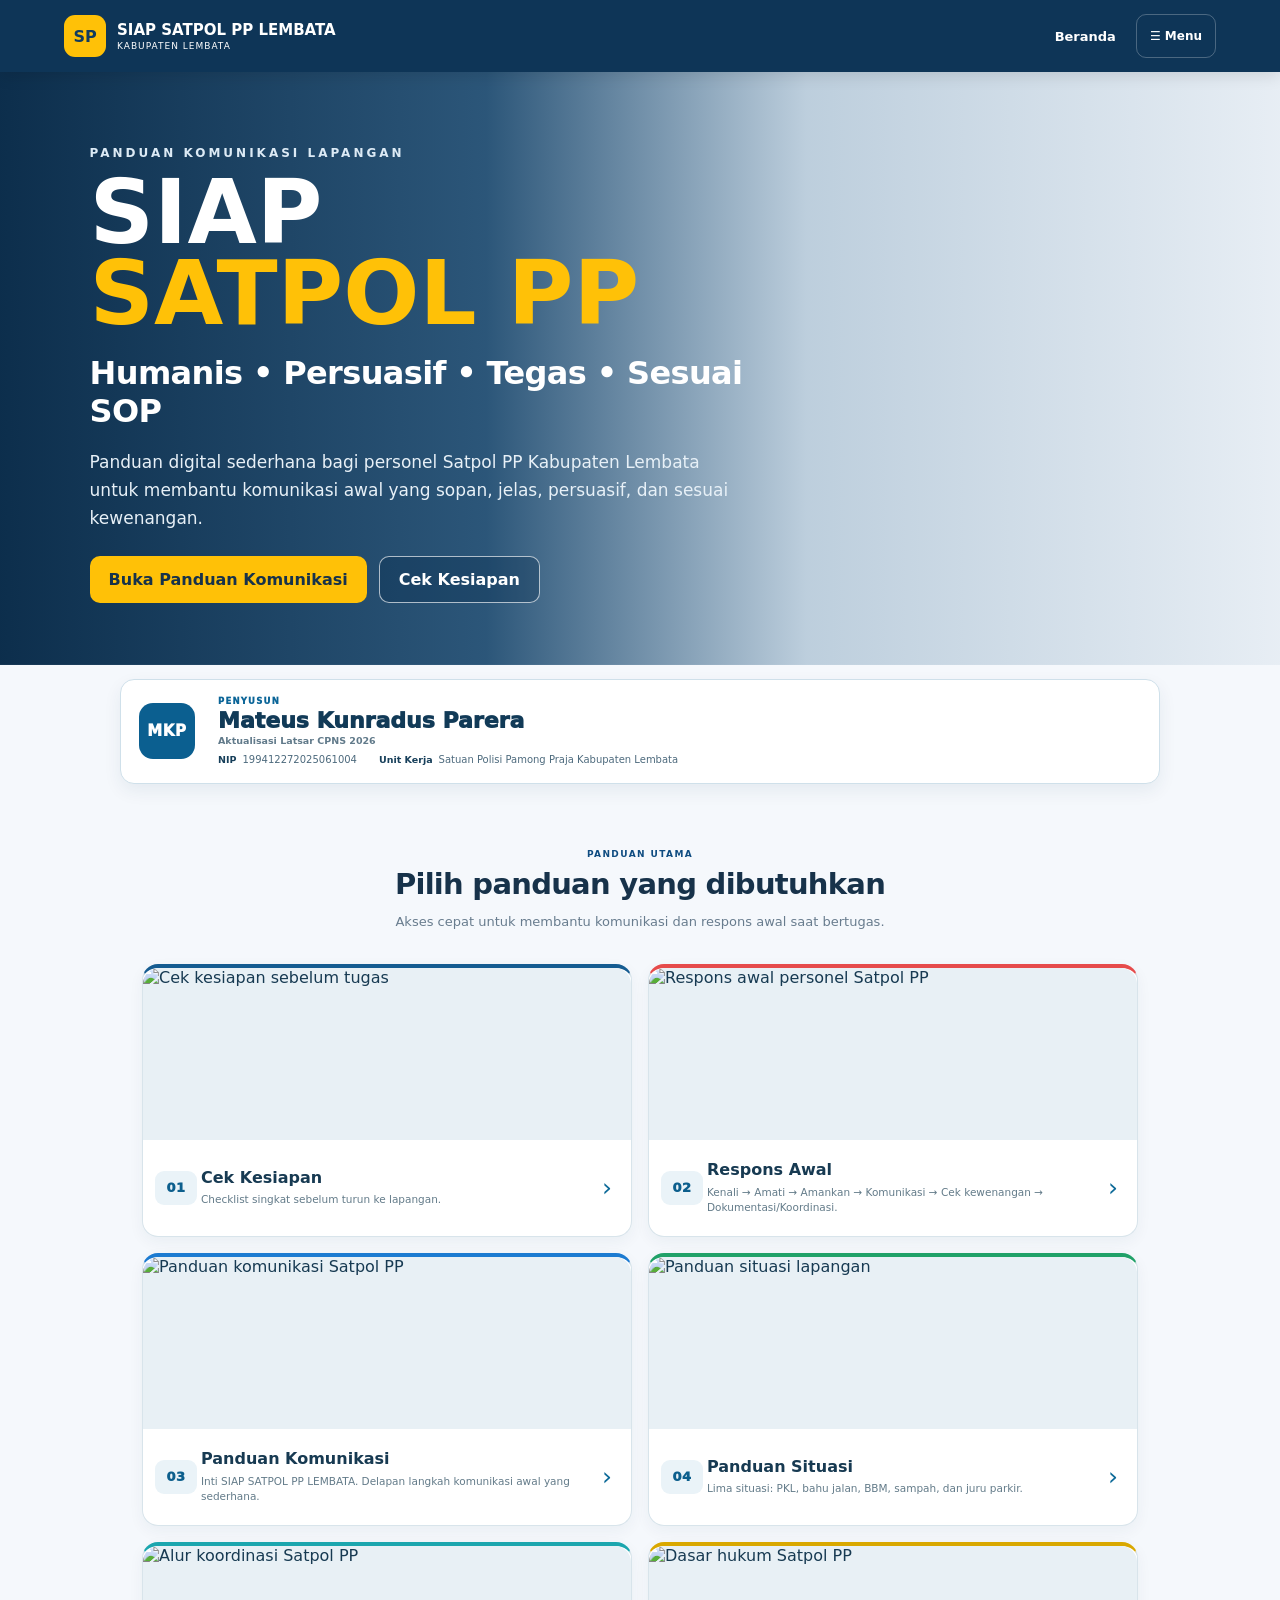
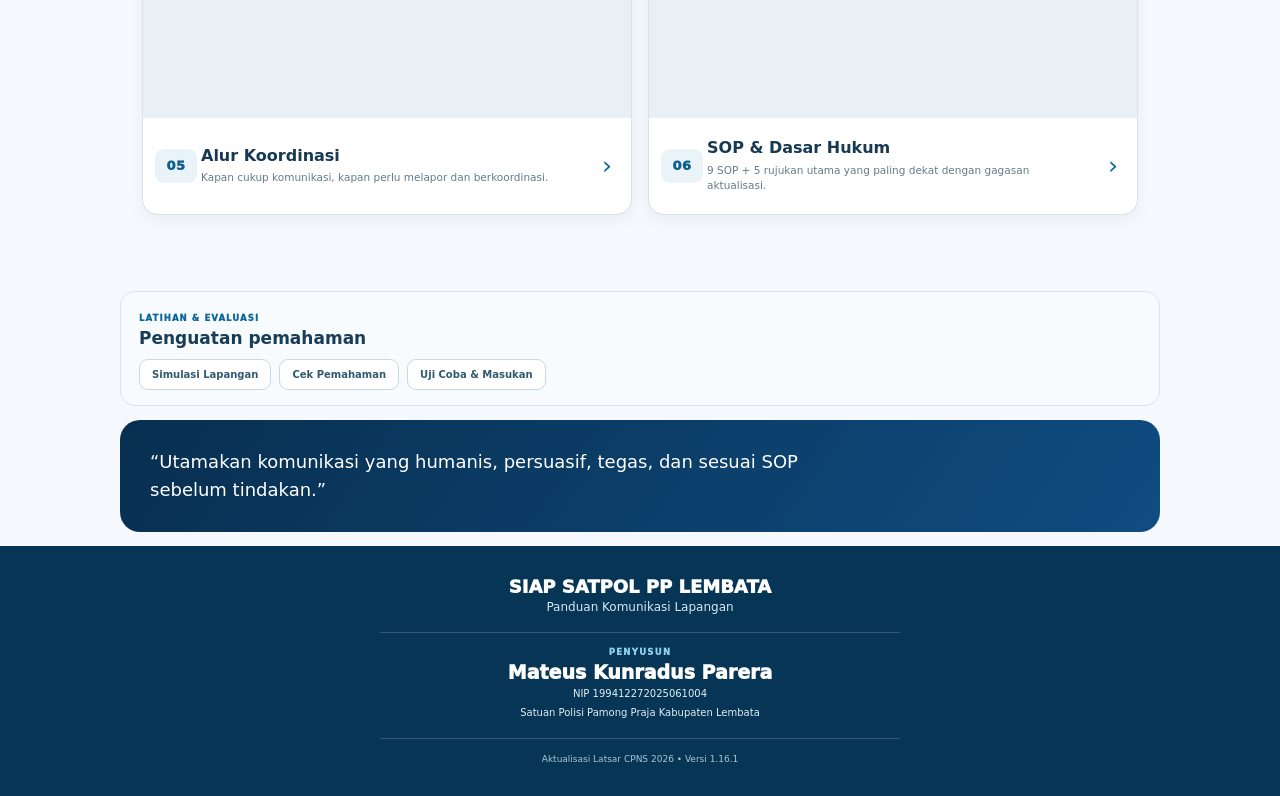
==== index.html @ e066ff48 "Perjelas SOP vs dasar hukum SIAP; tandai Perda daerah menunggu verifikasi" ====
<!DOCTYPE html>

<html lang="id">
<head>
<meta charset="utf-8"/>
<meta name="viewport" content="width=device-width, initial-scale=1, viewport-fit=cover">
<meta content="#0B3F6B" name="theme-color"/>
<meta name="description" content="Media pembelajaran digital untuk komunikasi persuasif, respons awal, simulasi, SOP, dan panduan lapangan Satpol PP Kabupaten Lembata.">
<title>SIAP SATPOL PP LEMBATA | Panduan Komunikasi dan Respons Lapangan</title>
<link href="css/style.css?v=1161" rel="stylesheet"/>
<meta property="og:title" content="SIAP SATPOL PP LEMBATA | Panduan Komunikasi dan Respons Lapangan">
<meta property="og:description" content="Media pembelajaran digital untuk komunikasi persuasif, respons awal, simulasi, SOP, dan panduan lapangan Satpol PP Kabupaten Lembata.">
<meta property="og:url" content="https://arywelan320-hub.github.io/siap-satpolpp-lembata/">
<meta name="twitter:title" content="SIAP SATPOL PP LEMBATA | Panduan Komunikasi dan Respons Lapangan">
<meta name="twitter:description" content="Media pembelajaran digital untuk komunikasi persuasif, respons awal, simulasi, SOP, dan panduan lapangan Satpol PP Kabupaten Lembata.">
<link rel="canonical" href="https://arywelan320-hub.github.io/siap-satpolpp-lembata/">
</head>
<body>
<input type="checkbox" id="nativeMenuToggle" class="native-menu-toggle-v1147" aria-hidden="true">

<!-- ===== MOBILE SHELL v1.15.1 ===== -->
<header class="mobile-shell-v1151" aria-label="Navigasi utama SIAP SATPOL PP LEMBATA">
  <div class="mobile-shell-brand-v1151">
    <span class="mobile-shell-badge-v1151">SP</span>
    <span class="mobile-shell-copy-v1151">
      <b>SIAP SATPOL PP LEMBATA</b>
      <small>KABUPATEN LEMBATA</small>
    </span>
  </div>
  <label for="nativeMenuToggle" class="mobile-shell-menu-v1151 native-menu-trigger-v1147" aria-label="Buka atau tutup menu">☰ <span>Menu</span></label>
</header>
<!-- ===== END MOBILE SHELL v1.15.1 ===== -->

<header class="topbar">
<button type="button" aria-label="Beranda" class="brand navbtn" data-page="beranda">
<span class="brand-badge">SP</span>
<span class="brand-copy">
<b>SIAP SATPOL PP LEMBATA</b>
<small>KABUPATEN LEMBATA</small>
</span>
</button>
<nav class="desktop-nav compact-nav">
<button type="button" class="navbtn" data-page="beranda">Beranda</button>
<label for="nativeMenuToggle" aria-label="Buka atau tutup menu" class="menu-trigger native-menu-trigger-v1147">☰ Menu</label>
</nav>
<label for="nativeMenuToggle" aria-label="Buka atau tutup menu" class="hamburger native-menu-trigger-v1147">☰ Menu</label>
</header>
<label class="menu-backdrop" id="menuBackdrop" for="nativeMenuToggle" aria-label="Tutup menu"></label>

<aside class="mobile-menu app-drawer drawer-v1134" id="mobileMenu" aria-label="Menu SIAP SATPOL PP LEMBATA" aria-hidden="true">
  <div class="drawer-head drawer-head-v1134">
    <div class="drawer-brand drawer-brand-v1134">
      <span class="drawer-brand-badge">SP</span>
      <span class="drawer-brand-text-v1134">
        <b>MENU SIAP SATPOL PP LEMBATA</b>
        <small>Panduan Komunikasi Lapangan</small>
      </span>
    </div>
    <label class="drawer-close drawer-close-v1134 native-menu-close-v1147" for="nativeMenuToggle" aria-label="Tutup menu">×</label>
  </div>

  <div class="drawer-scroll drawer-scroll-v1134">
    <section class="drawer-group drawer-group-v1134">
      <p class="drawer-label">MENU UTAMA</p>

      <label class="drawer-item drawer-item-v1134 navbtn" data-page="kesiapan" for="nativeMenuToggle" role="button" tabindex="0">
        <span class="drawer-num-v1134">01</span>
        <span class="drawer-copy drawer-copy-v1134">
          <b>Cek Kesiapan</b>
          <small>Checklist sebelum turun</small>
        </span>
        <span class="drawer-arrow">›</span>
      </label>

      <label class="drawer-item drawer-item-v1134 navbtn" data-page="respons" for="nativeMenuToggle" role="button" tabindex="0">
        <span class="drawer-num-v1134">02</span>
        <span class="drawer-copy drawer-copy-v1134">
          <b>Respons Awal</b>
          <small>Langkah respons awal</small>
        </span>
        <span class="drawer-arrow">›</span>
      </label>

      <label class="drawer-item drawer-item-v1134 navbtn" data-page="komunikasi" for="nativeMenuToggle" role="button" tabindex="0">
        <span class="drawer-num-v1134">03</span>
        <span class="drawer-copy drawer-copy-v1134">
          <b>Panduan Komunikasi</b>
          <small>Delapan langkah komunikasi</small>
        </span>
        <span class="drawer-arrow">›</span>
      </label>

      <label class="drawer-item drawer-item-v1134 navbtn" data-page="situasi" for="nativeMenuToggle" role="button" tabindex="0">
        <span class="drawer-num-v1134">04</span>
        <span class="drawer-copy drawer-copy-v1134">
          <b>Panduan Situasi</b>
          <small>Lima situasi prioritas</small>
        </span>
        <span class="drawer-arrow">›</span>
      </label>

      <label class="drawer-item drawer-item-v1134 navbtn" data-page="koordinasi" for="nativeMenuToggle" role="button" tabindex="0">
        <span class="drawer-num-v1134">05</span>
        <span class="drawer-copy drawer-copy-v1134">
          <b>Alur Koordinasi</b>
          <small>Koordinasi &amp; tindak lanjut</small>
        </span>
        <span class="drawer-arrow">›</span>
      </label>

      <label class="drawer-item drawer-item-v1134 navbtn" data-page="hukum" for="nativeMenuToggle" role="button" tabindex="0">
        <span class="drawer-num-v1134">06</span>
        <span class="drawer-copy drawer-copy-v1134">
          <b>SOP &amp; Dasar Hukum</b>
          <small>9 SOP + 5 rujukan utama</small>
        </span>
        <span class="drawer-arrow">›</span>
      </label>
    </section>

    <section class="drawer-group drawer-group-v1134 drawer-support-v1134">
      <p class="drawer-label">LATIHAN &amp; EVALUASI</p>

      <label class="drawer-item drawer-item-v1134 navbtn" data-page="simulasi" for="nativeMenuToggle" role="button" tabindex="0">
        <span class="drawer-num-v1134 drawer-num-soft-v1134">S</span>
        <span class="drawer-copy drawer-copy-v1134">
          <b>Simulasi Lapangan</b>
          <small>Lima latihan singkat</small>
        </span>
        <span class="drawer-arrow">›</span>
      </label>

      <label class="drawer-item drawer-item-v1134 navbtn" data-page="tes" for="nativeMenuToggle" role="button" tabindex="0">
        <span class="drawer-num-v1134 drawer-num-soft-v1134">T</span>
        <span class="drawer-copy drawer-copy-v1134">
          <b>Cek Pemahaman</b>
          <small>Pre-test &amp; post-test</small>
        </span>
        <span class="drawer-arrow">›</span>
      </label>

      <label class="drawer-item drawer-item-v1134 navbtn" data-page="feedback" for="nativeMenuToggle" role="button" tabindex="0">
        <span class="drawer-num-v1134 drawer-num-soft-v1134">M</span>
        <span class="drawer-copy drawer-copy-v1134">
          <b>Uji Coba &amp; Masukan</b>
          <small>Masukan pengguna</small>
        </span>
        <span class="drawer-arrow">›</span>
      </label>
    </section>
  </div>

  <div class="drawer-foot drawer-foot-v1134">
    <strong>Mateus Kunradus Parera</strong>
    <span>NIP 199412272025061004</span>
    <small>Satuan Polisi Pamong Praja Kabupaten Lembata</small>
  </div>
</aside>
<main>
<section class="page active" id="beranda">
  <section class="hero hero-v113">
    <div class="hero-inner">
      <p class="eyebrow">PANDUAN KOMUNIKASI LAPANGAN</p>
      <h1>SIAP <span>SATPOL PP</span></h1>
      <h2>Humanis • Persuasif • Tegas • Sesuai SOP</h2>
      <p class="hero-text">Panduan digital sederhana bagi personel Satpol PP Kabupaten Lembata untuk membantu komunikasi awal yang sopan, jelas, persuasif, dan sesuai kewenangan.</p>
      <div class="hero-actions">
        <button class="primary navbtn" data-page="komunikasi">Buka Panduan Komunikasi</button>
        <button class="ghost navbtn" data-page="kesiapan">Cek Kesiapan</button>
      </div>
    </div>
  </section>
<section class="author-profile-v1132 author-profile-v1133" aria-label="Identitas penyusun">
  <div class="author-mark-v1132 author-mark-v1133">MKP</div>
  <div class="author-info-v1132 author-info-v1133">
    <span class="author-label-v1132">PENYUSUN</span>
    <h2>Mateus Kunradus Parera</h2>
    <p class="author-latsar-v1133">Aktualisasi Latsar CPNS 2026</p>
    <div class="author-meta-v1132 author-meta-v1133">
      <p><b>NIP</b><span>199412272025061004</span></p>
      <p><b>Unit Kerja</b><span>Satuan Polisi Pamong Praja Kabupaten Lembata</span></p>
    </div>
  </div>
</section>


  <section class="intro intro-v113 intro-v1133">
  <span>PANDUAN UTAMA</span>
  <h2>Pilih panduan yang dibutuhkan</h2>
  <p>Akses cepat untuk membantu komunikasi dan respons awal saat bertugas.</p>
</section>

  <section class="dashboard dashboard-v113">
    <button class="card card-navy navbtn" data-page="kesiapan">
      <img alt="Cek kesiapan sebelum tugas" class="card-photo" loading="lazy" decoding="async" src="assets/visual/m1-01-kesiapan.webp">
      <span class="card-icon">01</span>
      <span class="card-copy"><b>Cek Kesiapan</b><small>Checklist singkat sebelum turun ke lapangan.</small></span>
      <span class="card-arrow">›</span>
    </button>
    <button class="card card-red navbtn" data-page="respons">
      <img alt="Respons awal personel Satpol PP" class="card-photo" loading="lazy" decoding="async" src="assets/visual/m1-02-respons-awal.webp">
      <span class="card-icon">02</span>
      <span class="card-copy"><b>Respons Awal</b><small>Kenali → Amati → Amankan → Komunikasi → Cek kewenangan → Dokumentasi/Koordinasi.</small></span>
      <span class="card-arrow">›</span>
    </button>
    <button class="card card-blue navbtn featured-v113" data-page="komunikasi">
      <img alt="Panduan komunikasi Satpol PP" class="card-photo" loading="lazy" decoding="async" src="assets/visual/m1-03-panduan-komunikasi.webp">
      <span class="card-icon">03</span>
      <span class="card-copy"><b>Panduan Komunikasi</b><small>Inti SIAP SATPOL PP LEMBATA. Delapan langkah komunikasi awal yang sederhana.</small></span>
      <span class="card-arrow">›</span>
    </button>
    <button class="card card-green navbtn" data-page="situasi">
      <img alt="Panduan situasi lapangan" class="card-photo" loading="lazy" decoding="async" src="assets/visual/m1-04-panduan-situasi.webp">
      <span class="card-icon">04</span>
      <span class="card-copy"><b>Panduan Situasi</b><small>Lima situasi: PKL, bahu jalan, BBM, sampah, dan juru parkir.</small></span>
      <span class="card-arrow">›</span>
    </button>
    <button class="card card-cyan navbtn" data-page="koordinasi">
      <img alt="Alur koordinasi Satpol PP" class="card-photo" loading="lazy" decoding="async" src="assets/visual/m6-04-koordinasi.webp">
      <span class="card-icon">05</span>
      <span class="card-copy"><b>Alur Koordinasi</b><small>Kapan cukup komunikasi, kapan perlu melapor dan berkoordinasi.</small></span>
      <span class="card-arrow">›</span>
    </button>
    <button class="card card-gold navbtn" data-page="hukum">
      <img alt="Dasar hukum Satpol PP" class="card-photo" loading="lazy" decoding="async" src="assets/visual/m6-02-hukum.webp">
      <span class="card-icon">06</span>
      <span class="card-copy"><b>SOP &amp; Dasar Hukum</b><small>9 SOP + 5 rujukan utama yang paling dekat dengan gagasan aktualisasi.</small></span>
      <span class="card-arrow">›</span>
    </button>
  </section>

  <section class="support-v113 support-v1133">
  <div>
    <span>LATIHAN &amp; EVALUASI</span>
    <h2>Penguatan pemahaman</h2>
  </div>
  <div class="support-buttons-v113">
    <button class="navbtn" data-page="simulasi">Simulasi Lapangan</button>
    <button class="navbtn" data-page="tes">Cek Pemahaman</button>
    <button class="navbtn" data-page="feedback">Uji Coba &amp; Masukan</button>
  </div>
</section>

  <section class="quote-strip quote-v113">
    <div class="quote-copy">“Utamakan komunikasi yang humanis, persuasif, tegas, dan sesuai SOP sebelum tindakan.”</div>
  </section>

  
</section>
<section class="page" id="kesiapan">
  <header class="subhead theme-navy">
    <button type="button" class="back navbtn" data-page="beranda">←</button>
    <div><span>SEBELUM TURUN KE LAPANGAN</span><h1>Cek Kesiapan</h1><p>Checklist singkat sebelum bertugas.</p></div>
  </header>
  <div class="content narrow readiness-v113">
    <div class="readiness-intro-v113">
      <img src="assets/visual/m1-01-kesiapan.webp" alt="Persiapan personel sebelum tugas" loading="lazy" decoding="async">
      <div><span>CHECKLIST 7 HAL</span><h2>Siap bukan hanya soal perlengkapan.</h2><p>Pastikan surat tugas, seragam/atribut, tujuan, kewenangan, pola komunikasi, keamanan, dan jalur koordinasi sudah siap.</p></div>
    </div>
    <div class="readiness-list-v113">
  <article>
    <i>1</i>
    <div>
      <b>Cek surat tugas</b>
      <p>Pastikan surat tugas atau dasar penugasan tersedia dan sesuai dengan kegiatan yang akan dilaksanakan.</p>
    </div>
  </article>
  <article>
    <i>2</i>
    <div>
      <b>Cek seragam &amp; atribut</b>
      <p>Pastikan seragam dinas, tanda pengenal, dan atribut yang diperlukan sudah lengkap dan digunakan dengan rapi.</p>
    </div>
  </article>
  <article>
    <i>3</i>
    <div>
      <b>Tujuan penugasan jelas</b>
      <p>Pahami lokasi, masalah yang akan ditangani, dan tujuan kegiatan.</p>
    </div>
  </article>
  <article>
    <i>4</i>
    <div>
      <b>Dasar tugas &amp; kewenangan dipahami</b>
      <p>Ketahui batas kewenangan Satpol PP dan bagian yang membutuhkan koordinasi.</p>
    </div>
  </article>
  <article>
    <i>5</i>
    <div>
      <b>Pola komunikasi disepakati</b>
      <p>Tentukan komunikator utama dan gunakan pendekatan humanis, persuasif, sopan, serta jelas.</p>
    </div>
  </article>
  <article>
    <i>6</i>
    <div>
      <b>Keamanan situasi diperhatikan</b>
      <p>Perhatikan potensi risiko bagi personel, masyarakat, dan lingkungan sekitar.</p>
    </div>
  </article>
  <article>
    <i>7</i>
    <div>
      <b>Dokumentasi &amp; koordinasi siap</b>
      <p>Pastikan cara pelaporan, dokumentasi, dan jalur koordinasi sudah diketahui.</p>
    </div>
  </article>
</div>
<div class="info-box"><b>Prinsip singkat</b><p>Jika tujuan, kewenangan, atau kondisi keamanan belum jelas, klarifikasi dan koordinasikan terlebih dahulu.</p></div>
  </div>
</section>
<section class="page" id="komunikasi">
  <header class="subhead theme-blue">
    <button type="button" class="back navbtn" data-page="beranda">←</button>
    <div>
      <span>INTI SIAP SATPOL PP LEMBATA</span>
      <h1>Panduan Komunikasi</h1>
      <p>Delapan langkah komunikasi awal yang sederhana, humanis, persuasif, dan mudah digunakan di lapangan.</p>
    </div>
  </header>

  <div class="content narrow komunikasi-v1137">

    <div class="comm-hero-v1137">
      <span>POLA KOMUNIKASI AWAL</span>
      <h2>Mulai dari komunikasi, bukan perdebatan.</h2>
      <p>Gunakan urutan ini sebagai panduan praktis. Sesuaikan bahasa dengan orang, situasi, surat tugas, SOP, dan kewenangan yang berlaku.</p>
      <div class="comm-flow-v1137">
        <b>01 Sapa</b><i>›</i>
        <b>02 Perkenalkan diri</b><i>›</i>
        <b>03 Jelaskan maksud</b><i>›</i>
        <b>04 Dengarkan</b><i>›</i>
        <b>05 Beri arahan</b><i>›</i>
        <b>06 Hadapi keberatan</b><i>›</i>
        <b>07 Redakan</b><i>›</i>
        <b>08 Tutup</b>
      </div>
    </div>

    <div class="comm-principles-v1137">
      <article>
        <b>Dengarkan sebelum menyimpulkan</b>
        <p>Bedakan fakta yang terlihat dari informasi yang masih perlu dikonfirmasi.</p>
      </article>
      <article>
        <b>Tegas pada masalah, tetap hormat kepada orangnya</b>
        <p>Sampaikan kondisi dan arahan dengan jelas tanpa merendahkan atau mempermalukan.</p>
      </article>
      <article>
        <b>Jika belum pasti, koordinasikan</b>
        <p>Jangan menyebut sanksi, pasal, atau tindakan yang dasar dan kewenangannya belum jelas.</p>
      </article>
    </div>

    <div class="comm-steps-v1137">

      <article>
        <span>01</span>
        <div>
          <h2>Sapa</h2>
          <p>Mulai dengan salam dan sapaan yang menghargai. Gunakan nada yang tenang dan wajar.</p>
          <div class="comm-example-v1137">
            <small>CONTOH</small>
            <p>“Selamat pagi/siang, Bapak/Ibu. Mohon izin sebentar.”</p>
          </div>
          <em>Hindari membentak, merendahkan, atau membuka percakapan dengan tuduhan.</em>
        </div>
      </article>

      <article>
        <span>02</span>
        <div>
          <h2>Perkenalkan Diri</h2>
          <p>Sebutkan identitas petugas dan asal satuan secara singkat agar masyarakat mengetahui siapa yang berbicara.</p>
          <div class="comm-example-v1137">
            <small>CONTOH</small>
            <p>“Kami dari Satuan Polisi Pamong Praja Kabupaten Lembata.”</p>
          </div>
          <em>Perkenalan tidak perlu panjang. Yang penting jelas dan sopan.</em>
        </div>
      </article>

      <article>
        <span>03</span>
        <div>
          <h2>Jelaskan Maksud</h2>
          <p>Sampaikan tujuan sesuai penugasan dan jelaskan kondisi yang benar-benar diamati, bukan dugaan.</p>
          <div class="comm-example-v1137">
            <small>CONTOH</small>
            <p>“Kami datang untuk membicarakan kondisi di lokasi ini. Sebelum kami menjelaskan lebih lanjut, boleh Bapak/Ibu menceritakan keadaannya?”</p>
          </div>
          <em>Jangan langsung menyimpulkan seseorang melakukan pelanggaran sebelum informasi cukup.</em>
        </div>
      </article>

      <article class="comm-step-core-v1137">
        <span>04</span>
        <div>
          <h2>Dengarkan</h2>
          <p>Beri kesempatan masyarakat menjelaskan. Dengarkan sampai selesai dan pastikan inti penjelasannya dipahami.</p>
          <div class="comm-example-v1137">
            <small>CONTOH</small>
            <p>“Baik, kami dengar dulu penjelasan Bapak/Ibu supaya tidak ada yang salah kami pahami.”</p>
          </div>
          <em>Jangan memotong hanya karena penjelasannya berbeda dengan dugaan awal petugas.</em>
        </div>
      </article>

      <article class="comm-step-core-v1137">
        <span>05</span>
        <div>
          <h2>Beri Arahan</h2>
          <p>Sampaikan hal yang perlu dilakukan secara spesifik dan singkat. Kaitkan arahan dengan kondisi yang terlihat dan tujuan penugasan.</p>
          <div class="comm-example-v1137">
            <small>CONTOH</small>
            <p>“Kami mohon bantuannya agar jalur ini tetap bisa dilewati. Bisa barangnya dirapikan supaya orang dapat melintas dengan aman?”</p>
          </div>
          <em>Jangan menyebut ancaman, sanksi, atau batas waktu yang belum memiliki dasar yang jelas.</em>
        </div>
      </article>

      <article>
        <span>06</span>
        <div>
          <h2>Hadapi Keberatan</h2>
          <p>Dengarkan keberatan tanpa menjadikannya perdebatan pribadi. Ulangi inti masalah dan jelaskan bagian yang dapat dipastikan.</p>
          <div class="comm-example-v1137">
            <small>CONTOH</small>
            <p>“Baik, kami memahami keberatan Bapak/Ibu. Kami catat dulu alasannya. Untuk hal yang belum bisa kami pastikan, kami koordinasikan dengan atasan.”</p>
          </div>
          <em>Menghargai keberatan tidak berarti menjanjikan hasil tertentu.</em>
        </div>
      </article>

      <article>
        <span>07</span>
        <div>
          <h2>Redakan Situasi</h2>
          <p>Jika percakapan mulai tegang tetapi masih aman, turunkan tempo bicara, gunakan kalimat singkat, dan dengarkan satu orang terlebih dahulu.</p>
          <div class="comm-example-v1137">
            <small>CONTOH</small>
            <p>“Kami ingin mendengar penjelasannya dengan baik. Mari bicara satu per satu supaya tidak ada yang salah dipahami.”</p>
          </div>
          <em>Jika situasi membahayakan, jangan memaksakan percakapan. Utamakan keselamatan dan koordinasi.</em>
        </div>
      </article>

      <article>
        <span>08</span>
        <div>
          <h2>Tutup Percakapan</h2>
          <p>Ringkas hal yang sudah dipahami dan jelaskan langkah berikutnya yang memang dapat dilakukan.</p>
          <div class="comm-example-v1137">
            <small>CONTOH</small>
            <p>“Terima kasih, Bapak/Ibu. Jadi, yang sudah kita pahami adalah [ringkasan]. Selanjutnya kami akan [langkah yang memang dapat dilakukan].”</p>
          </div>
          <em>Jangan menjanjikan keputusan atau waktu penyelesaian di luar kewenangan.</em>
        </div>
      </article>
    </div>

    <div class="comm-reminder-v1137">
      <b>Pengingat singkat</b>
      <p>Sapa dengan sopan • jelaskan dengan singkat • dengarkan sampai selesai • hindari mempermalukan • koordinasikan hal yang belum pasti.</p>
    </div>

    <div class="comm-situations-v1137">
      <div class="comm-situations-head-v1137">
        <span>CONTOH BERDASARKAN SITUASI</span>
        <h2>Lima situasi prioritas</h2>
        <p>Pilih situasi untuk melihat contoh komunikasi yang lebih spesifik.</p>
      </div>

      <div class="comm-grid comm-grid-v1137">
        <button class="comm-case" data-case="pkl">
          <img alt="PKL" class="comm-photo" loading="lazy" decoding="async" src="assets/visual/m2-01-pkl.webp">
          <span>01</span><b>PKL</b><small>Pedagang kaki lima</small>
        </button>
        <button class="comm-case" data-case="bahujalan">
          <img alt="Pedagang di bahu jalan" class="comm-photo" loading="lazy" decoding="async" src="assets/visual/m2-02-bahu-jalan.webp">
          <span>02</span><b>Bahu Jalan</b><small>Akses dan keselamatan</small>
        </button>
        <button class="comm-case" data-case="bbm">
          <img alt="Penjual BBM eceran" class="comm-photo" loading="lazy" decoding="async" src="assets/visual/m2-03-bbm-eceran.webp">
          <span>03</span><b>BBM Eceran</b><small>Keselamatan &amp; kewenangan</small>
        </button>
        <button class="comm-case" data-case="sampah">
          <img alt="Sampah sembarangan" class="comm-photo" loading="lazy" decoding="async" src="assets/visual/m2-04-sampah.webp">
          <span>04</span><b>Sampah</b><small>Imbauan &amp; perbaikan</small>
        </button>
        <button class="comm-case" data-case="parkir">
          <img alt="Juru parkir" class="comm-photo" loading="lazy" decoding="async" src="assets/visual/m2-05-juru-parkir.webp">
          <span>05</span><b>Juru Parkir</b><small>Ketertiban ruang jalan</small>
        </button>
      </div>

      <div class="comm-detail hidden" id="commDetail">
        <button type="button" aria-label="Tutup" id="closeCommDetail">×</button>
        <h2 id="commTitle"></h2>
        <p id="commText"></p>
      </div>
    </div>

    <div class="comm-next-v1137">
      <button type="button" class="navbtn" data-page="situasi">Buka Panduan Situasi →</button>
    </div>
  </div>
</section>
<section class="page" id="respons">
  <header class="subhead theme-red">
    <button type="button" class="back navbtn" data-page="beranda">←</button>
    <div>
      <span>SETELAH KESIAPAN DIPASTIKAN</span>
      <h1>Respons Awal</h1>
      <p>Enam langkah sederhana saat personel pertama kali menghadapi situasi di lapangan.</p>
    </div>
  </header>

  <div class="content narrow respons-v1136">
    <div class="respons-intro-v1136">
      <span>ALUR SINGKAT</span>
      <h2>Kenali → Amati → Pastikan Aman → Komunikasi → Cek Kewenangan → Dokumentasi/Koordinasi</h2>
      <p>Urutan ini membantu personel tidak terburu-buru mengambil kesimpulan atau tindakan sebelum situasi, keamanan, dan kewenangan dipahami.</p>
    </div>

    <div class="respons-check-v1136">
      <article>
        <b>AMAN?</b>
        <p>Jika ada ancaman langsung terhadap keselamatan, utamakan langkah pengamanan dan bantuan sesuai prosedur.</p>
      </article>
      <article>
        <b>JELAS KEWENANGANNYA?</b>
        <p>Jika belum jelas, jangan mengarang dasar tindakan. Catat fakta dan koordinasikan dengan atasan atau pihak terkait.</p>
      </article>
    </div>

    <div class="steps steps-v1136">
      <article>
        <span>01</span>
        <div>
          <h2>Kenali Kejadian</h2>
          <p>Pahami apa yang sedang terjadi dan apa yang menjadi perhatian petugas. Bedakan fakta yang terlihat langsung dari informasi yang masih perlu dikonfirmasi.</p>
          <small>Fokus: fakta terlebih dahulu.</small>
        </div>
      </article>

      <article>
        <span>02</span>
        <div>
          <h2>Amati Situasi</h2>
          <p>Perhatikan lokasi, orang yang terlibat, kondisi sekitar, serta tanda adanya potensi ketegangan atau bahaya. Hindari menarik kesimpulan dari satu informasi saja.</p>
          <small>Fokus: pahami situasi sebelum berbicara.</small>
        </div>
      </article>

      <article>
        <span>03</span>
        <div>
          <h2>Pastikan Keamanan</h2>
          <p>Utamakan keselamatan masyarakat dan petugas. Jika situasi tidak aman, jangan memaksakan komunikasi rutin. Ambil jarak aman dan minta dukungan sesuai prosedur bila diperlukan.</p>
          <small>Fokus: keselamatan lebih dulu.</small>
        </div>
      </article>

      <article class="step-highlight-v1136">
        <span>04</span>
        <div>
          <h2>Mulai Komunikasi</h2>
          <p>Sampaikan salam, perkenalkan diri dan satuan, lalu jelaskan maksud secara singkat dan tenang. Dengarkan tanggapan sebelum memberikan arahan berikutnya.</p>
          <small>Fokus: humanis, persuasif, jelas, dan tidak memancing konflik.</small>
        </div>
      </article>

      <article>
        <span>05</span>
        <div>
          <h2>Cek Kewenangan &amp; Koordinasi</h2>
          <p>Pastikan langkah berikutnya sesuai surat tugas, SOP, dan kewenangan Satpol PP. Jika ragu atau persoalan menyangkut kewenangan instansi lain, koordinasikan terlebih dahulu.</p>
          <small>Fokus: jangan melampaui kewenangan.</small>
        </div>
      </article>

      <article>
        <span>06</span>
        <div>
          <h2>Dokumentasikan &amp; Laporkan</h2>
          <p>Catat waktu, lokasi, fakta yang diamati, komunikasi yang dilakukan, dan tindak lanjut. Gunakan jalur laporan internal dan hindari menuliskan asumsi sebagai fakta.</p>
          <small>Fokus: singkat, faktual, dan dapat dipertanggungjawabkan.</small>
        </div>
      </article>
    </div>

    <div class="respons-close-v1136">
      <b>Ingat</b>
      <p>Respons awal bukan untuk memenangkan perdebatan. Tujuannya memahami situasi, menjaga keamanan, membuka komunikasi, dan memastikan langkah selanjutnya sesuai kewenangan.</p>
      <button type="button" class="navbtn" data-page="komunikasi">Lanjut ke Panduan Komunikasi →</button>
    </div>
  </div>
</section>
<section class="page" id="situasi">
  <header class="subhead theme-green">
    <button type="button" class="back navbtn" data-page="beranda">←</button>
    <div>
      <span>5 SITUASI PRIORITAS</span>
      <h1>Panduan Situasi</h1>
      <p>Contoh komunikasi awal berdasarkan situasi yang paling dekat dengan kebutuhan aktualisasi.</p>
    </div>
  </header>

  <div class="content narrow situasi-v1138">
    <div class="situasi-intro-v1138">
      <span>CARA MENGGUNAKAN</span>
      <h2>Pilih situasi, baca contoh pembuka, lalu lihat respons jika muncul keberatan.</h2>
      <p>Gunakan sebagai panduan belajar, bukan sebagai kalimat wajib. Tetap sesuaikan dengan kondisi lapangan, surat tugas, SOP, dan kewenangan.</p>
    </div>

    <div class="situasi-list-v1138">

      <details class="situasi-card-v1138" open>
        <summary>
          <img src="assets/visual/m2-01-pkl.webp" alt="Pedagang kaki lima" loading="lazy" decoding="async">
          <span class="situasi-num-v1138">01</span>
          <span class="situasi-title-v1138">
            <b>Pedagang Kaki Lima (PKL)</b>
            <small>Membuka pembicaraan, mendengar alasan, lalu menyampaikan arahan penataan.</small>
          </span>
          <span class="situasi-open-v1138">›</span>
        </summary>
        <div class="situasi-body-v1138">
          <div class="situasi-focus-v1138">
            <b>Fokus komunikasi</b>
            <p>Jelaskan maksud kedatangan, dengarkan kondisi pedagang, lalu sampaikan bagian yang perlu ditata secara spesifik.</p>
          </div>

          <div class="situasi-grid-v1138">
            <article>
              <small>PEMBUKA</small>
              <p>“Selamat pagi, Bapak/Ibu. Kami dari Satpol PP Kabupaten Lembata. Mohon izin, kami ingin membicarakan penataan di lokasi ini.”</p>
            </article>
            <article>
              <small>JIKA BERKEBERATAN</small>
              <p>“Baik, kami dengar dulu alasannya. Setelah itu kami jelaskan bagian yang menjadi perhatian kami.”</p>
            </article>
            <article>
              <small>ARAHAN</small>
              <p>“Bisa bagian ini dirapikan agar akses tetap terbuka dan aktivitas di sekitar tetap tertib?”</p>
            </article>
            <article>
              <small>HINDARI</small>
              <p>Jangan membuka percakapan dengan ancaman, mempermalukan pedagang, atau langsung menyimpulkan pelanggaran sebelum dasar tindakan jelas.</p>
            </article>
          </div>

          <div class="situasi-coordinate-v1138">
            <b>Koordinasikan bila:</b>
            <span>penolakan berlanjut, kewenangan belum jelas, atau langkah berikutnya memerlukan arahan atasan.</span>
          </div>
        </div>
      </details>

      <details class="situasi-card-v1138">
        <summary>
          <img src="assets/visual/m2-02-bahu-jalan.webp" alt="Pedagang di bahu jalan" loading="lazy" decoding="async">
          <span class="situasi-num-v1138">02</span>
          <span class="situasi-title-v1138">
            <b>Pedagang di Bahu/Sisi Jalan</b>
            <small>Fokus pada akses, keselamatan, dan kondisi yang benar-benar terlihat.</small>
          </span>
          <span class="situasi-open-v1138">›</span>
        </summary>
        <div class="situasi-body-v1138">
          <div class="situasi-focus-v1138">
            <b>Fokus komunikasi</b>
            <p>Tunjukkan bagian ruang jalan yang menjadi perhatian dan hindari membandingkan orang satu dengan yang lain.</p>
          </div>

          <div class="situasi-grid-v1138">
            <article>
              <small>PEMBUKA</small>
              <p>“Mohon izin, Bapak/Ibu. Kami ingin menyampaikan kondisi di bagian bahu jalan ini karena akses mulai menyempit.”</p>
            </article>
            <article>
              <small>JIKA BERKATA ‘YANG LAIN JUGA’</small>
              <p>“Lokasi lain kami catat. Untuk titik ini, kami fokus dulu pada bagian yang sedang kami lihat bersama.”</p>
            </article>
            <article>
              <small>ARAHAN</small>
              <p>“Bisa barang atau tempat jualannya dirapikan sedikit agar jalur ini tetap aman dan bisa dilewati?”</p>
            </article>
            <article>
              <small>HINDARI</small>
              <p>Jangan menjadikan perbandingan dengan pedagang lain sebagai perdebatan pribadi. Kembali ke kondisi yang sedang ditangani.</p>
            </article>
          </div>

          <div class="situasi-coordinate-v1138">
            <b>Koordinasikan bila:</b>
            <span>penataan menyangkut kewenangan teknis instansi lain atau diperlukan keputusan lanjutan dari atasan.</span>
          </div>
        </div>
      </details>

      <details class="situasi-card-v1138">
        <summary>
          <img src="assets/visual/m2-03-bbm-eceran.webp" alt="Penjual BBM eceran" loading="lazy" decoding="async">
          <span class="situasi-num-v1138">03</span>
          <span class="situasi-title-v1138">
            <b>Penjualan BBM Eceran</b>
            <small>Catat fakta, jaga keselamatan, dan jangan melampaui kewenangan.</small>
          </span>
          <span class="situasi-open-v1138">›</span>
        </summary>
        <div class="situasi-body-v1138">
          <div class="situasi-focus-v1138">
            <b>Fokus komunikasi</b>
            <p>Jelaskan maksud kedatangan dan catat informasi yang perlu dikonfirmasi. Jangan langsung memberi label seperti penimbunan atau penyelewengan.</p>
          </div>

          <div class="situasi-grid-v1138">
            <article>
              <small>PEMBUKA</small>
              <p>“Selamat siang. Kami ingin melihat dan mencatat kondisi penjualan BBM di lokasi ini. Mohon bantuannya untuk menjelaskan kegiatannya.”</p>
            </article>
            <article>
              <small>JIKA MENOLAK</small>
              <p>“Kami belum menyimpulkan pelanggaran. Kami sedang mencatat kondisi yang terlihat dan mendengar penjelasan Bapak/Ibu.”</p>
            </article>
            <article>
              <small>ARAHAN AWAL</small>
              <p>“Untuk hal yang menyangkut izin atau ketentuan teknis, kami akan koordinasikan lebih lanjut dengan pihak yang berwenang.”</p>
            </article>
            <article>
              <small>HINDARI</small>
              <p>Jangan menjanjikan penyitaan, menyatakan tindak pidana, atau menyebut sanksi sebelum dasar dan kewenangan dipastikan.</p>
            </article>
          </div>

          <div class="situasi-coordinate-v1138">
            <b>Koordinasikan bila:</b>
            <span>ada risiko keselamatan, persoalan izin/distribusi, atau dugaan perkara yang berada pada kewenangan instansi lain.</span>
          </div>
        </div>
      </details>

      <details class="situasi-card-v1138">
        <summary>
          <img src="assets/visual/m2-04-sampah.webp" alt="Sampah sembarangan" loading="lazy" decoding="async">
          <span class="situasi-num-v1138">04</span>
          <span class="situasi-title-v1138">
            <b>Pembuang Sampah Sembarangan</b>
            <small>Imbau perilakunya, jelaskan dampaknya, dan ajak memperbaiki.</small>
          </span>
          <span class="situasi-open-v1138">›</span>
        </summary>
        <div class="situasi-body-v1138">
          <div class="situasi-focus-v1138">
            <b>Fokus komunikasi</b>
            <p>Sampaikan imbauan dengan singkat dan arahkan pada tindakan perbaikan tanpa mempermalukan orangnya.</p>
          </div>

          <div class="situasi-grid-v1138">
            <article>
              <small>PEMBUKA</small>
              <p>“Mohon izin, Bapak/Ibu. Kami melihat ada sampah yang dibuang di bagian ini.”</p>
            </article>
            <article>
              <small>JIKA BERKATA ‘CUMA SEDIKIT’</small>
              <p>“Kami paham jumlahnya sedikit. Kami tetap mohon bantuannya supaya area ini tetap bersih dan tidak menjadi kebiasaan.”</p>
            </article>
            <article>
              <small>ARAHAN</small>
              <p>“Mohon sampahnya dipindahkan ke tempat yang semestinya. Terima kasih atas bantuannya.”</p>
            </article>
            <article>
              <small>HINDARI</small>
              <p>Jangan menggunakan dokumentasi sebagai ancaman atau mempermalukan warga di depan orang lain.</p>
            </article>
          </div>

          <div class="situasi-coordinate-v1138">
            <b>Koordinasikan bila:</b>
            <span>masalah berulang, membutuhkan penanganan lingkungan lebih lanjut, atau terdapat kondisi lain di luar kewenangan langsung petugas.</span>
          </div>
        </div>
      </details>

      <details class="situasi-card-v1138">
        <summary>
          <img src="assets/visual/m2-05-juru-parkir.webp" alt="Juru parkir" loading="lazy" decoding="async">
          <span class="situasi-num-v1138">05</span>
          <span class="situasi-title-v1138">
            <b>Juru Parkir</b>
            <small>Tunjukkan kondisi parkir yang menjadi perhatian dan berikan arahan konkret.</small>
          </span>
          <span class="situasi-open-v1138">›</span>
        </summary>
        <div class="situasi-body-v1138">
          <div class="situasi-focus-v1138">
            <b>Fokus komunikasi</b>
            <p>Fokus pada posisi kendaraan, akses, dan ketertiban ruang jalan. Pisahkan komunikasi ketertiban umum dari kewenangan teknis lalu lintas atau perparkiran.</p>
          </div>

          <div class="situasi-grid-v1138">
            <article>
              <small>PEMBUKA</small>
              <p>“Mohon izin, kami ingin menyampaikan kondisi parkir di bagian ini karena jalurnya mulai menyempit.”</p>
            </article>
            <article>
              <small>JIKA BERKEBERATAN</small>
              <p>“Baik, kami dengar penjelasannya. Yang menjadi perhatian kami sekarang adalah posisi kendaraan di bagian ini.”</p>
            </article>
            <article>
              <small>ARAHAN</small>
              <p>“Bisa kendaraan diarahkan sedikit ke bagian yang lebih aman agar akses tetap terbuka?”</p>
            </article>
            <article>
              <small>HINDARI</small>
              <p>Jangan langsung menyatakan pelanggaran teknis yang berada pada kewenangan instansi lain jika dasar atau kewenangannya belum jelas.</p>
            </article>
          </div>

          <div class="situasi-coordinate-v1138">
            <b>Koordinasikan bila:</b>
            <span>persoalan membutuhkan penanganan Dishub/Polri atau tindakan teknis lain di luar kewenangan Satpol PP.</span>
          </div>
        </div>
      </details>

    </div>

    <div class="situasi-note-v1138">
      <b>Catatan penting</b>
      <p>Panduan ini membantu komunikasi awal. Tindakan selanjutnya tetap mengikuti surat tugas, SOP, kewenangan, arahan atasan, dan kondisi keamanan.</p>
    </div>

    <div class="situasi-next-v1138">
      <button type="button" class="navbtn" data-page="koordinasi">Lanjut ke Alur Koordinasi →</button>
    </div>
  </div>
</section>
<section class="page" id="simulasi">
  <header class="subhead theme-cyan"><button type="button" class="back navbtn" data-page="beranda">←</button><div><span>MENU PENDUKUNG</span><h1>Simulasi Lapangan</h1><p>Lima latihan singkat sesuai lima situasi prioritas.</p></div></header>
  <div class="content narrow sim-simple-v113">
    <div class="sim-simple-intro-v113"><b>Tujuan latihan</b><p>Pilih respons awal yang paling tepat. Tidak ada ranking atau progres individu.</p></div>
    <div class="sim-simple-tabs-v113" id="simList">
      <button type="button" class="sim-select active" data-sim="pkl">01 PKL</button>
      <button type="button" class="sim-select" data-sim="bahujalan">02 Bahu Jalan</button>
      <button type="button" class="sim-select" data-sim="bbm">03 BBM</button>
      <button type="button" class="sim-select" data-sim="sampah">04 Sampah</button>
      <button type="button" class="sim-select" data-sim="parkir">05 Parkir</button>
    </div>
    <div class="sim-simple-card-v113">
      <img id="simHero" class="sim-hero-image" alt="Visual skenario" loading="lazy" decoding="async">
      <span id="simNumber">SKENARIO 01 / 05</span><h2 id="simTitle"></h2><p id="simStory"></p><h3>Apa respons awal yang paling tepat?</h3>
      <div id="simOptions" class="sim-options"></div>
      <div class="sim-feedback hidden" id="simFeedback"><b id="simFeedbackTitle"></b><p id="simFeedbackText"></p><div class="sim-better-v113"><small>CONTOH YANG LEBIH TEPAT</small><p id="simBetter"></p></div><button type="button" id="simNext">Skenario berikutnya →</button></div>
    </div>
  </div>
</section>
<section class="page" id="tes">
  <header class="subhead theme-gold"><button type="button" class="back navbtn" data-page="beranda">←</button><div><span>MENU PENDUKUNG</span><h1>Cek Pemahaman</h1><p>Pre-test dan post-test sederhana untuk melihat perubahan pemahaman.</p></div></header>
  <div class="content narrow test-simple-v113">
    <div class="test-note-v113"><b>Cukup 5 pertanyaan</b><p>Gunakan pertanyaan yang sama pada pre-test dan post-test agar perubahan mudah dibandingkan.</p></div>
    <div class="test-tabs test-tabs-v113"><button type="button" class="test-tab active" data-test="pre">Pre-Test</button><button type="button" class="test-tab" data-test="post">Post-Test</button></div>
    <div class="participant-fields-v113"><label><span>Nama / Inisial</span><input id="participantName" maxlength="60" placeholder="Nama atau inisial" type="text"></label></div>
    <form id="quizForm" class="quiz-form quiz-v113"></form>
    <button type="button" class="quiz-submit" id="submitQuiz">Simpan Hasil Pre-Test</button>
    <div class="quiz-result hidden result-v113" id="quizResult"><b id="quizScore"></b><p id="quizMessage"></p><div id="quizReview"></div></div>
    <div class="info-box"><b>Untuk laporan aktualisasi</b><p>Yang dibutuhkan cukup nilai rata-rata sebelum dan sesudah penggunaan SIAP SATPOL PP LEMBATA. Tidak perlu ranking, akun, atau statistik penggunaan.</p></div>
  </div>
</section>
<section class="page" id="koordinasi">
  <header class="subhead theme-cyan">
    <button type="button" class="back navbtn" data-page="beranda">←</button>
    <div>
      <span>JIKA PERLU ARAHAN ATAU DUKUNGAN</span>
      <h1>Alur Koordinasi</h1>
      <p>Panduan singkat tentang kapan personel dapat melanjutkan komunikasi dan kapan perlu melapor atau berkoordinasi.</p>
    </div>
  </header>

  <div class="content narrow koordinasi-v1140">

    <div class="coord-intro-v1140">
      <span>PRINSIP UTAMA</span>
      <h2>Jangan memaksakan keputusan ketika kewenangan, keamanan, atau langkah berikutnya belum jelas.</h2>
      <p>Koordinasi bukan tanda ragu. Koordinasi adalah cara memastikan tindakan tetap sesuai penugasan, SOP, kewenangan, dan kondisi lapangan.</p>
    </div>

    <div class="coord-decision-v1140">
      <article>
        <span>✓</span>
        <div>
          <b>Dapat dilanjutkan di tempat</b>
          <p>Situasi aman, tujuan penugasan jelas, kewenangan jelas, dan arahan yang disampaikan masih berada dalam lingkup tugas personel.</p>
        </div>
      </article>
      <article>
        <span>!</span>
        <div>
          <b>Perlu koordinasi</b>
          <p>Kewenangan belum jelas, situasi mulai berisiko, terdapat penolakan yang membutuhkan keputusan lanjutan, atau masalah menyangkut instansi lain.</p>
        </div>
      </article>
    </div>

    <div class="coord-flow-v1140">
      <h2>Alur sederhana</h2>

      <article>
        <i>01</i>
        <div>
          <b>Personel di Lapangan</b>
          <p>Kenali kejadian, catat fakta, lakukan komunikasi awal, dan tentukan apa yang membutuhkan arahan.</p>
        </div>
      </article>

      <span class="coord-arrow-v1140">↓</span>

      <article>
        <i>02</i>
        <div>
          <b>Atasan Langsung / Pimpinan Regu</b>
          <p>Sampaikan kondisi secara singkat dan faktual. Minta arahan jika langkah berikutnya belum dapat dipastikan.</p>
        </div>
      </article>

      <span class="coord-arrow-v1140">↓</span>

      <article>
        <i>03</i>
        <div>
          <b>Pejabat / Atasan Sesuai Struktur</b>
          <p>Eskalasi dilakukan sesuai struktur dan ketentuan internal Satpol PP Kabupaten Lembata apabila diperlukan keputusan lebih lanjut.</p>
        </div>
      </article>

      <span class="coord-arrow-v1140">↓</span>

      <article>
        <i>04</i>
        <div>
          <b>Koordinasi dengan Instansi Terkait</b>
          <p>Dilakukan bila persoalan menyangkut kewenangan teknis, keselamatan, lalu lintas, perizinan, dugaan tindak pidana, atau urusan lain di luar kewenangan Satpol PP.</p>
        </div>
      </article>
    </div>

    <div class="coord-report-v1140">
      <div class="coord-report-head-v1140">
        <span>SAAT MELAPOR</span>
        <h2>Sampaikan 5 hal ini</h2>
      </div>

      <div class="coord-report-grid-v1140">
        <article><b>1</b><span>Identitas petugas &amp; penugasan</span></article>
        <article><b>2</b><span>Waktu &amp; lokasi</span></article>
        <article><b>3</b><span>Fakta yang diamati</span></article>
        <article><b>4</b><span>Langkah awal yang sudah dilakukan</span></article>
        <article><b>5</b><span>Arahan atau bantuan yang dibutuhkan</span></article>
      </div>

      <div class="coord-example-v1140">
        <small>CONTOH LAPORAN SINGKAT</small>
        <p>“Izin melaporkan. Kami berada di [lokasi]. Kondisi yang kami lihat adalah [fakta singkat]. Komunikasi awal sudah dilakukan. Kondisi saat ini [kondisi]. Mohon arahan terkait [hal yang perlu diputuskan].”</p>
      </div>
    </div>

    <div class="coord-emergency-v1140">
      <b>Keadaan darurat</b>
      <p>Alur koordinasi tidak boleh menjadi alasan menunda bantuan pada keadaan darurat. Utamakan keselamatan dan ikuti prosedur darurat yang berlaku.</p>
    </div>

    <div class="coord-note-v1140">
      <b>Catatan</b>
      <p>Nama jabatan dan jalur pelaporan resmi tetap mengikuti struktur serta ketentuan internal Satpol PP Kabupaten Lembata. SIAP SATPOL PP LEMBATA tidak menggantikan alur kedinasan resmi.</p>
    </div>

    <div class="coord-next-v1140">
      <button type="button" class="navbtn" data-page="hukum">Lanjut ke SOP &amp; Dasar Hukum →</button>
    </div>
  </div>
</section>
<section class="page" id="hukum">
  <header class="subhead theme-orange">
    <button type="button" class="back navbtn" data-page="beranda">←</button>
    <div>
      <span>9 SOP + 5 RUJUKAN</span>
      <h1>SOP &amp; Dasar Hukum</h1>
      <p>Rujukan yang dibedakan menurut fungsinya: SOP resmi, dasar tugas dan kewenangan, penyelenggaraan Trantibumlinmas, aturan daerah, serta kompetensi ASN.</p>
    </div>
  </header>

  <div class="content narrow hukum-v1140">

    <div class="law-main-v1140">
      <span>RUJUKAN SOP UTAMA</span>
      <h2>Permendagri No. 16 Tahun 2023</h2>
      <b>Standar Operasional Prosedur Satuan Polisi Pamong Praja dan Kode Etik Polisi Pamong Praja</b>
      <p>Menjadi rujukan utama SIAP SATPOL PP LEMBATA untuk menempatkan komunikasi lapangan dalam pelaksanaan tugas yang humanis, persuasif, tegas, serta tetap mengacu pada SOP dan etika Polisi Pamong Praja.</p>
      <div class="law-relation-v1140">
        <small>HUBUNGANNYA DENGAN SIAP</small>
        <p>Delapan langkah komunikasi di SIAP bukan SOP baru. Delapan langkah tersebut adalah panduan praktis untuk membantu personel menerapkan komunikasi awal secara lebih sederhana dan konsisten.</p>
      </div>
    </div>


    <!-- ===== SOP INTERNAL v1.16.0 ===== -->
    <section class="sop-hub-v1160" aria-label="SOP Satpol PP">
      <div class="sop-lead-v1160">
        <span>SOP SATPOL PP DI DALAM APLIKASI</span>
        <h2>9 kelompok SOP utama</h2>
        <p>Permendagri Nomor 16 Tahun 2023 menempatkan pelaksanaan tugas Satpol PP secara <b>humanis, persuasif, tegas</b>, dan tetap mengacu pada SOP. Ringkasan di bawah dibuat agar personel dapat memahami posisi setiap SOP tanpa harus keluar dari aplikasi.</p>
      </div>

      <div class="sop-alert-v1160">
        <b>Rujukan yang berlaku sekarang</b>
        <p>Permendagri Nomor 16 Tahun 2023 mencabut Permendagri Nomor 54 Tahun 2011. Menurut Pasal 4, petunjuk teknis SOP daerah diatur dengan Perkada yang berpedoman pada aturan ini. Perbup Lembata tahun 2022 ditemukan di JDIH, tetapi penyesuaiannya setelah 2023 perlu dikonfirmasi. SIAP adalah ringkasan pembelajaran, bukan pengganti naskah SOP resmi, Perkada, surat tugas, atau arahan pimpinan.</p>
        <p><a href="https://peraturan.go.id/id/permendagri-no-16-tahun-2023" target="_blank" rel="noopener noreferrer">Periksa Permendagri 16/2023 ↗</a> · <a href="https://jdih.lembatakab.go.id/dokumen/view?id=41" target="_blank" rel="noopener noreferrer">Perbup Lembata 2022 ↗</a></p>
      </div>

      <div class="sop-grid-v1160">
        <article class="sop-card-v1160">
          <i>01</i><div><h3>Penegakan Perda</h3><p>Digunakan saat penanganan pelanggaran Peraturan Daerah. Pastikan objek, fakta, dasar aturan, kewenangan, komunikasi, dokumentasi, dan tindak lanjut jelas sebelum tindakan.</p></div>
        </article>
        <article class="sop-card-v1160">
          <i>02</i><div><h3>Penegakan Perkada</h3><p>Digunakan pada pelanggaran Peraturan Kepala Daerah. Bedakan fakta yang terlihat dari kesimpulan hukum dan koordinasikan bila dasar atau kewenangan belum pasti.</p></div>
        </article>
        <article class="sop-card-v1160">
          <i>03</i><div><h3>Deteksi &amp; Cegah Dini</h3><p>Mengenali potensi gangguan sebelum berkembang menjadi gangguan nyata. Catat informasi, tingkat risiko, lokasi, pihak terkait, dan kebutuhan koordinasi.</p></div>
        </article>
        <article class="sop-card-v1160">
          <i>04</i><div><h3>Pembinaan &amp; Penyuluhan</h3><p>Mengedepankan penjelasan, imbauan, edukasi, dan komunikasi persuasif agar masyarakat memahami ketentuan serta dapat memperbaiki kondisi secara sukarela.</p></div>
        </article>
        <article class="sop-card-v1160">
          <i>05</i><div><h3>Patroli</h3><p>Kegiatan preventif dengan mendatangi, mengamati, mengawasi, dan memperhatikan lokasi yang berpotensi menimbulkan gangguan ketertiban umum dan ketenteraman.</p></div>
        </article>
        <article class="sop-card-v1160">
          <i>06</i><div><h3>Pengamanan</h3><p>Menjaga personel, aset, lokasi, kegiatan, acara penting, atau dokumen agar tetap aman dan kondusif sesuai penugasan serta kebutuhan pengamanan.</p></div>
        </article>
        <article class="sop-card-v1160">
          <i>07</i><div><h3>Pengawalan</h3><p>Pengawalan pejabat atau orang penting dilaksanakan sesuai penugasan, rute, metode, keselamatan, koordinasi, dan perlengkapan yang berlaku.</p></div>
        </article>
        <article class="sop-card-v1160">
          <i>08</i><div><h3>Penertiban</h3><p>Penertiban bukan langkah pertama setiap masalah. Gunakan setelah tahapan pembinaan, peringatan, dasar hukum, kewenangan, dan prosedur resmi yang dipersyaratkan telah terpenuhi.</p></div>
        </article>
        <article class="sop-card-v1160">
          <i>09</i><div><h3>Unjuk Rasa &amp; Kerusuhan Massa</h3><p>Utamakan keselamatan, komunikasi, de-eskalasi, pembagian peran, dan koordinasi. Unjuk rasa damai tidak otomatis diperlakukan sebagai pelanggaran.</p></div>
        </article>
      </div>

      <div class="sop-use-v1160">
        <span>CARA MEMAKAI DI SIAP</span>
        <div>
          <button type="button" class="navbtn" data-page="kesiapan"><b>Sebelum tugas</b><small>Cek Kesiapan</small></button>
          <button type="button" class="navbtn" data-page="komunikasi"><b>Saat berbicara</b><small>Panduan Komunikasi</small></button>
          <button type="button" class="navbtn" data-page="situasi"><b>Saat menemukan kasus</b><small>Panduan Situasi</small></button>
          <button type="button" class="navbtn" data-page="koordinasi"><b>Saat perlu arahan</b><small>Alur Koordinasi</small></button>
        </div>
      </div>
    </section>
    <!-- ===== END SOP INTERNAL v1.16.0 ===== -->

    <div class="law-list-v1140">

      <details open>
        <summary>
          <span>01</span>
          <div><b>Permendagri No. 16 Tahun 2023</b><small>SOP Satpol PP &amp; Kode Etik Polisi Pamong Praja</small></div>
          <i>›</i>
        </summary>
        <div class="law-body-v1140">
          <p><b>Fungsi dalam SIAP:</b> rujukan SOP utama dan kode etik pelaksanaan tugas Satpol PP.</p>
          <p><b>Yang diterapkan:</b> komunikasi dilakukan secara humanis, persuasif, tegas, dan tidak dilepaskan dari SOP serta kewenangan.</p>
          <p><b>Status:</b> berlaku.</p>
        </div>
      </details>

      <details>
        <summary>
          <span>02</span>
          <div><b>PP No. 16 Tahun 2018</b><small>Tugas, fungsi, dan kewenangan Satpol PP · bukan SOP</small></div>
          <i>›</i>
        </summary>
        <div class="law-body-v1140">
          <p><b>Fungsi dalam SIAP:</b> dasar tugas, fungsi, dan kewenangan Satpol PP; peraturan ini bukan dokumen SOP.</p>
          <p><b>Yang diterapkan:</b> personel memahami bahwa komunikasi dan tindakan lapangan harus tetap berada dalam tugas dan kewenangan Satpol PP.</p>
          <p><b>Status:</b> berlaku.</p>
        </div>
      </details>

      <details>
        <summary>
          <span>03</span>
          <div><b>Permendagri No. 26 Tahun 2020</b><small>Penyelenggaraan Trantibumlinmas · bukan SOP khusus</small></div>
          <i>›</i>
        </summary>
        <div class="law-body-v1140">
          <p><b>Fungsi dalam SIAP:</b> dasar penyelenggaraan ketertiban umum, ketenteraman masyarakat, dan pelindungan masyarakat; bukan SOP khusus Satpol PP.</p>
          <p><b>Yang diterapkan:</b> membantu menempatkan respons awal personel dalam konteks penyelenggaraan Trantibumlinmas.</p>
          <p><b>Status:</b> berlaku.</p>
        </div>
      </details>

      <details>
        <summary>
          <span>04</span>
          <div><b>Perda Kabupaten Lembata No. 12 Tahun 2012</b><small>Rujukan daerah yang diajukan · nomor, judul, dan status perlu verifikasi</small></div>
          <i>›</i>
        </summary>
        <div class="law-body-v1140">
          <p><b>Fungsi yang diusulkan:</b> aturan daerah terkait objek penegakan ketertiban umum di Kabupaten Lembata; Perda bukan SOP Satpol PP.</p>
          <p><b>Catatan verifikasi:</b> nomor 12 Tahun 2012, judul resmi, isi, dan status berlakunya belum dapat dipastikan dari naskah resmi yang ditemukan. Rujukan ini belum boleh dipakai untuk menetapkan pelanggaran, pasal, atau sanksi sebelum diperiksa di Bagian Hukum/JDIH Kabupaten Lembata.</p>
          <p><a href="https://jdih.lembatakab.go.id/dokumen/peraturan" target="_blank" rel="noopener noreferrer">Periksa dokumen resmi JDIH Lembata ↗</a></p>
        </div>
      </details>

      <details>
        <summary>
          <span>05</span>
          <div><b>PermenPANRB No. 38 Tahun 2017</b><small>Kompetensi ASN · referensi pendukung, bukan SOP</small></div>
          <i>›</i>
        </summary>
        <div class="law-body-v1140">
          <p><b>Fungsi dalam SIAP:</b> referensi pendukung standar kompetensi jabatan ASN, termasuk keterampilan komunikasi profesional; bukan SOP atau dasar penindakan Satpol PP.</p>
          <p><b>Posisi:</b> referensi pendukung, bukan SOP utama Satpol PP.</p>
          <p><b>Status:</b> berlaku.</p>
        </div>
      </details>

    </div>

    <div class="law-boundary-v1140">
      <b>Posisi SIAP SATPOL PP LEMBATA</b>
      <p>SIAP SATPOL PP LEMBATA adalah media pembelajaran dan panduan praktis komunikasi lapangan, bukan peraturan baru, naskah SOP resmi, atau alat menetapkan sanksi. Tindakan lapangan wajib merujuk regulasi yang masih berlaku, SOP/Perkada daerah yang telah dikonfirmasi, surat tugas, dan kewenangan petugas.</p>
    </div>

    <div class="law-summary-v1140">
      <span>URUTAN PENGGUNAAN</span>
      <p><b>SOP &amp; Etik</b> → <b>Tugas/Kewenangan</b> → <b>Trantibumlinmas</b> → <b>Aturan Daerah</b> → <b>Kompetensi ASN</b></p>
    </div>

  </div>
</section>
<section class="page" id="feedback">
  <header class="subhead theme-slate"><button type="button" class="back navbtn" data-page="beranda">←</button><div><span>MENU PENDUKUNG</span><h1>Uji Coba &amp; Masukan</h1><p>Masukan singkat setelah personel menggunakan SIAP SATPOL PP LEMBATA.</p></div></header>
  <div class="content narrow feedback-simple-v113">
    <form id="feedbackForm" class="feedback-form">
      <label><span>Nama / Inisial</span><input id="fbName" maxlength="60" placeholder="Nama atau inisial" type="text"></label>
      <label><span>SIAP SATPOL PP LEMBATA mudah digunakan?</span><select id="fbEase" required><option value="">Pilih</option><option value="5">Sangat mudah</option><option value="4">Mudah</option><option value="3">Cukup</option><option value="2">Kurang mudah</option><option value="1">Sulit</option></select></label>
      <label><span>Panduan komunikasi membantu?</span><select id="fbHelp" required><option value="">Pilih</option><option value="5">Sangat membantu</option><option value="4">Membantu</option><option value="3">Cukup</option><option value="2">Kurang membantu</option><option value="1">Tidak membantu</option></select></label>
      <label><span>Saran singkat</span><textarea id="fbNote" rows="4" placeholder="Apa yang perlu diperbaiki?"></textarea></label>
      <button class="feedback-submit" type="submit">Simpan Masukan</button>
    </form>
    <div id="feedbackSaved" class="feedback-saved hidden"><b>Masukan tersimpan ✓</b><p>Data tersimpan pada perangkat ini.</p></div>
  </div>
</section>
</main>
<nav class="bottom-nav">
<button type="button" class="navbtn" data-page="beranda"><span>⌂</span><small>Beranda</small></button>
<button type="button" class="navbtn" data-page="komunikasi"><span>💬</span><small>Panduan</small></button>
<button type="button" class="navbtn" data-page="simulasi"><span>🎭</span><small>Simulasi</small></button>
<button type="button" class="navbtn" data-page="tes"><span>✅</span><small>Tes</small></button>

</nav>
<footer class="main-footer-v1133">
  <b class="footer-brand-v1133">SIAP SATPOL PP LEMBATA</b>
  <span class="footer-subtitle-v1133">Panduan Komunikasi Lapangan</span>

  <div class="footer-author-v1133">
    <small>PENYUSUN</small>
    <strong>Mateus Kunradus Parera</strong>
    <span>NIP 199412272025061004</span>
    <span>Satuan Polisi Pamong Praja Kabupaten Lembata</span>
  </div>

  <small class="footer-version-v1133">Aktualisasi Latsar CPNS 2026 • Versi 1.16.1</small>
</footer>
<script src="js/config.js"></script>
<script src="js/app.js?v=1161"></script>
<script src="js/runtime-final-v1144.js?v=1147"></script>
</body>
</html>
---- css/style.css ----
:root{
  --navy:#0B3F6B;--blue:#0F4C81;--bright:#1976D2;--yellow:#FFC107;--red:#E53935;
  --green:#169C63;--purple:#6A1B9A;--orange:#FB8C00;--light:#F5F8FC;--text:#17324A;
  --muted:#687C8E;--line:#DCE6EE;--shadow:0 12px 28px rgba(18,54,83,.10)
}
*{box-sizing:border-box}html{scroll-behavior:smooth}body{margin:0;background:var(--light);color:var(--text);font-family:Arial,Helvetica,sans-serif}button,input{font:inherit}button{cursor:pointer}.page{display:none;min-height:calc(100vh - 72px)}.page.active{display:block}
.topbar{position:sticky;top:0;z-index:100;height:72px;padding:0 5%;display:flex;align-items:center;gap:24px;background:rgba(7,47,82,.97);backdrop-filter:blur(10px);box-shadow:0 3px 16px rgba(0,0,0,.12)}
.brand{border:0;background:none;color:#fff;display:flex;align-items:center;gap:11px;padding:0;text-align:left}.brand-badge{width:42px;height:42px;border-radius:11px;display:grid;place-items:center;background:var(--yellow);color:#103B5F;font-weight:900}.brand-copy b{display:block;font-size:15px}.brand-copy small{display:block;font-size:9px;letter-spacing:1px;margin-top:2px}.desktop-nav{margin-left:auto;display:flex}.desktop-nav button{border:0;background:none;color:#fff;font-size:12px;padding:9px 10px;border-radius:7px}.desktop-nav button:hover{background:rgba(255,255,255,.09);color:var(--yellow)}.hamburger{display:none;margin-left:auto;border:0;background:none;color:#fff;font-size:27px}.mobile-menu{display:none}
.hero{min-height:500px;position:relative;display:flex;align-items:center;padding:62px 7%;background-image:linear-gradient(90deg,rgba(3,38,69,.96) 0%,rgba(5,55,96,.84) 38%,rgba(10,74,122,.24) 63%,rgba(10,74,122,.06) 100%),url("../assets/hero-beranda.webp");background-size:cover;background-position:center center;background-repeat:no-repeat;color:#fff;overflow:hidden}.hero-inner{max-width:690px;position:relative;z-index:2}.eyebrow{font-size:12px;font-weight:800;letter-spacing:3px;color:#DCEAF5}.hero h1{margin:10px 0 8px;font-size:clamp(54px,7vw,90px);line-height:.9}.hero h1 span{display:block;color:var(--yellow)}.hero h2{font-size:clamp(22px,3vw,32px);line-height:1.18;margin:22px 0 10px}.hero-text{max-width:620px;color:#E7F0F7;line-height:1.65;font-size:16px}.hero-actions{display:flex;gap:12px;flex-wrap:wrap;margin-top:24px}.primary,.ghost{padding:13px 19px;border-radius:10px;font-weight:800}.primary{border:0;background:var(--yellow);color:#17324A}.ghost{background:rgba(4,42,75,.30);border:1px solid rgba(255,255,255,.65);color:#fff}
.intro{max-width:720px;margin:auto;text-align:center;padding:50px 20px 28px}.intro span{font-size:11px;font-weight:900;letter-spacing:2.3px;color:var(--blue)}.intro h2{margin:8px 0;font-size:35px}.intro p{color:var(--muted);line-height:1.6}
.dashboard{max-width:1120px;margin:auto;padding:4px 22px 58px;display:grid;grid-template-columns:repeat(3,1fr);gap:18px}.card{min-height:175px;border:0;border-radius:19px;padding:21px;text-align:left;display:grid;grid-template-columns:44px 1fr 20px;gap:14px;align-items:start;box-shadow:var(--shadow);transition:.2s;background:#fff;color:var(--text)}.card:hover{transform:translateY(-4px);box-shadow:0 16px 34px rgba(18,54,83,.16)}.card-icon{font-size:29px;line-height:1}.card-copy b{display:block;font-size:20px;margin-bottom:8px}.card-copy small{display:block;line-height:1.55;font-size:13px}.card-arrow{font-size:30px;align-self:center}.card-blue{background:linear-gradient(135deg,#1262B2,#1976D2);color:#fff;border-bottom:6px solid var(--yellow)}.card-red{border-top:5px solid var(--red)}.card-green{border-top:5px solid var(--green)}.card-purple{border-top:5px solid var(--purple)}.card-orange{border-top:5px solid var(--orange)}.card-navy{background:linear-gradient(135deg,#0B3F6B,#0F4C81);color:#fff;border-bottom:6px solid #52AEEB}
.quote-strip{max-width:1120px;margin:0 auto 62px;padding:28px 30px;border-radius:20px;background:linear-gradient(125deg,#082F50,#0F4C81);color:#fff;display:flex;align-items:center;justify-content:space-between;gap:20px}.quote-copy{max-width:650px;font-size:18px;line-height:1.55}.value-list{display:flex;gap:14px;flex-wrap:wrap}.value-list span{padding:8px 11px;background:rgba(255,255,255,.08);border-radius:999px;font-size:12px}
.subhead{min-height:190px;padding:36px max(24px,7%);display:flex;gap:18px;color:#fff}.subhead>div>span{font-size:10px;letter-spacing:2px;font-weight:800}.subhead h1{margin:7px 0 6px;font-size:clamp(32px,5vw,50px)}.subhead p{margin:0;color:rgba(255,255,255,.88)}.theme-blue{background:linear-gradient(135deg,#0F4C81,#1976D2)}.theme-red{background:linear-gradient(135deg,#922A25,#E53935)}.theme-green{background:linear-gradient(135deg,#08734B,#169C63)}.theme-purple{background:linear-gradient(135deg,#411071,#6A1B9A)}.theme-orange{background:linear-gradient(135deg,#B45B00,#FB8C00)}.theme-navy{background:linear-gradient(135deg,#082F50,#0F4C81)}.back{width:42px;height:42px;min-width:42px;border-radius:50%;border:0;background:rgba(255,255,255,.18);color:#fff;font-size:24px}
.content{max-width:1120px;margin:auto;padding:36px 22px 82px}.narrow{max-width:850px}.info-box,.tip,.detail,.comm-detail{border-radius:15px;padding:19px;margin-bottom:20px}.info-box{background:#fff;border:1px solid var(--line);box-shadow:0 7px 20px rgba(18,54,83,.05)}.info-box p{line-height:1.7}.tip{background:#EAF4FC;border-left:5px solid var(--bright);color:#2D526F;line-height:1.55}.section-title{margin:28px 0 8px;font-size:25px}.situational-title{margin-top:38px}.section-desc{color:var(--muted);margin:0 0 18px}
.accordion{display:grid;gap:12px;margin-bottom:18px}.acc{background:#fff;border:1px solid var(--line);border-radius:15px;overflow:hidden;box-shadow:0 6px 16px rgba(18,54,83,.05)}.acc-title{width:100%;border:0;background:#fff;padding:16px;display:grid;grid-template-columns:36px 1fr 24px;gap:11px;align-items:center;text-align:left;color:var(--text)}.acc-title span{width:32px;height:32px;border-radius:50%;display:grid;place-items:center;background:var(--bright);color:#fff;font-weight:900}.acc-title b{font-size:16px}.acc-title i{font-style:normal;color:var(--blue)}.acc-body{display:none;padding:0 18px 18px 64px;line-height:1.65;color:#50697D}.acc.open .acc-body{display:block}.acc aside{background:#EAF4FC;border-radius:12px;padding:14px;color:#173E5B}
.comm-grid{display:grid;grid-template-columns:repeat(4,1fr);gap:12px;margin-bottom:20px}.comm-case{min-height:125px;background:#fff;border:1px solid var(--line);border-radius:15px;text-align:left;padding:16px;box-shadow:0 6px 16px rgba(18,54,83,.05);transition:.2s;color:var(--text)}.comm-case:hover{transform:translateY(-3px);border-color:var(--bright)}.comm-case span{font-size:27px}.comm-case b{display:block;font-size:16px;margin:10px 0 5px}.comm-case small{display:block;color:var(--muted);line-height:1.4}
.comm-detail{position:relative;background:#fff;border:2px solid var(--bright);box-shadow:0 15px 32px rgba(18,54,83,.14);padding:24px}.detail-close{position:absolute;right:12px;top:9px;border:0;background:none;font-size:28px;color:var(--muted)}.comm-kicker{margin:0 0 4px;color:var(--bright);font-size:11px;letter-spacing:1.8px;font-weight:900}.comm-detail h2{margin:0 0 18px;font-size:28px}.comm-section{padding:15px 0;border-top:1px solid #EDF2F6}.comm-section h3{margin:0 0 8px;font-size:16px}.comm-section p{margin:0;line-height:1.65;color:#4E6578}.sample-box{background:#EEF7FF;margin:10px -8px;padding:15px 8px;border-radius:12px;border-top:0}.avoid-box{background:#FFF5F3;margin:10px -8px;padding:15px 8px;border-radius:12px;border-top:0}.coord-box{background:#F0FAF5;margin:10px -8px;padding:15px 8px;border-radius:12px;border-top:0}.comm-disclaimer{font-size:12px;color:var(--muted);line-height:1.5;margin:18px 0 0}
.steps{display:grid;gap:13px}.steps article{background:#fff;border:1px solid var(--line);border-radius:15px;padding:18px;display:grid;grid-template-columns:48px 1fr;gap:14px;box-shadow:0 6px 16px rgba(18,54,83,.05)}.steps article>span{width:42px;height:42px;border-radius:50%;display:grid;place-items:center;background:var(--green);color:#fff;font-weight:900}.steps b{font-size:18px}.steps p{margin:6px 0 0;color:var(--muted);line-height:1.5}
.search{display:block;width:min(680px,100%);margin:0 auto 27px;padding:15px 17px;border:1px solid #CBD9E5;border-radius:14px;outline:none;background:#fff}.search:focus{border-color:var(--bright);box-shadow:0 0 0 3px rgba(25,118,210,.12)}
.situations{display:grid;grid-template-columns:repeat(4,1fr);gap:15px}.situations button{min-height:165px;border:1px solid var(--line);border-radius:16px;background:#fff;text-align:left;padding:19px;color:var(--text);box-shadow:0 6px 16px rgba(18,54,83,.05);transition:.2s}.situations button:hover{transform:translateY(-3px);border-color:var(--green)}.situations span{font-size:30px}.situations b{display:block;font-size:17px;margin:12px 0 6px}.situations small{display:block;color:var(--muted);line-height:1.5}.detail{position:relative;max-width:720px;margin:26px auto 0;background:#fff;border:2px solid var(--green);box-shadow:var(--shadow)}.detail button{position:absolute;right:12px;top:9px;border:0;background:none;font-size:28px}.detail h2{color:#08734B}.detail p{line-height:1.65}.detail small{display:block;background:#EFF8F4;padding:11px;border-radius:10px}
.hidden{display:none}.flow{display:flex;flex-direction:column;align-items:center;gap:9px;margin-bottom:24px}.flow div{width:min(100%,480px);padding:16px;text-align:center;border-radius:12px;font-weight:800;background:#E0EFFF}.flow div:nth-of-type(2){background:#D9F7E9}.flow div:nth-of-type(3){background:#FFF1D4}.flow div:nth-of-type(4){background:#EFE2FB}.flow div:nth-of-type(5){background:#DCEDFF}.flow div:nth-of-type(6){background:#FFE0DF}.flow i{font-style:normal;font-size:24px;color:#8798A8}
.legal-list{display:grid;gap:12px}.legal-list article{background:#fff;border:1px solid var(--line);border-radius:14px;padding:17px;display:grid;grid-template-columns:40px 1fr;gap:10px;align-items:center;box-shadow:0 6px 16px rgba(18,54,83,.05)}.legal-list span{font-size:24px}.legal-list b{font-size:16px}.legal-list small{display:block;color:var(--muted);margin-top:5px;line-height:1.4}
.learning-grid{display:grid;grid-template-columns:repeat(3,1fr);gap:16px}.learning-grid article{min-height:165px;background:#fff;border:1px solid var(--line);border-radius:16px;padding:23px;box-shadow:0 6px 16px rgba(18,54,83,.05)}.learning-grid span{font-size:31px}.learning-grid b{display:block;font-size:18px;margin:13px 0 6px}.learning-grid small{display:block;color:var(--muted);line-height:1.5}
.bottom-nav{display:none}footer{padding:28px 20px 95px;background:#062C4C;color:#fff;text-align:center}footer b,footer span,footer small{display:block}footer span{margin:5px 0}footer small{color:#BCD0E0}
@media(max-width:1000px){.desktop-nav{display:none}.hamburger{display:block}.mobile-menu.open{display:grid;position:fixed;z-index:99;top:72px;left:0;right:0;background:#fff;padding:10px 18px 18px;box-shadow:0 10px 20px rgba(0,0,0,.15)}.mobile-menu button{border:0;background:#fff;text-align:left;padding:13px;color:var(--text);border-bottom:1px solid #EDF1F4}.dashboard{grid-template-columns:repeat(2,1fr)}.situations,.comm-grid{grid-template-columns:repeat(2,1fr)}}
@media(max-width:650px){body{padding-bottom:68px}.topbar{height:62px;padding:0 15px}.brand-badge{width:38px;height:38px}.hero{min-height:430px;padding:46px 23px;background-position:64% center}.hero h1{font-size:52px}.hero h2{font-size:21px}.hero-actions{flex-direction:column}.hero-actions button{width:100%}.intro{padding:36px 20px 22px}.intro h2{font-size:28px}.dashboard{grid-template-columns:1fr;padding:0 15px 40px}.card{min-height:128px;grid-template-columns:42px 1fr 18px;padding:18px}.card-icon{font-size:27px}.card-copy b{font-size:18px}.quote-strip{margin:0 15px 35px;flex-direction:column;align-items:flex-start}.subhead{min-height:165px;padding:28px 18px}.content{padding:25px 15px 82px}.acc-body{padding:0 15px 16px}.situations,.learning-grid,.comm-grid{grid-template-columns:1fr 1fr}.bottom-nav{position:fixed;z-index:110;display:grid;grid-template-columns:repeat(4,1fr);left:0;right:0;bottom:0;height:67px;background:#fff;border-top:1px solid #D8E1E9;box-shadow:0 -5px 15px rgba(0,0,0,.07)}.bottom-nav button{border:0;background:#fff;display:flex;flex-direction:column;align-items:center;justify-content:center;color:#526A7C}.bottom-nav span{font-size:20px}.bottom-nav small{font-size:10px}.learning-grid article{min-height:140px}footer{padding-bottom:25px}}
@media(max-width:400px){.situations,.learning-grid,.comm-grid{grid-template-columns:1fr}}

/* ===== COPY & TYPOGRAPHY POLISH v0.8 ===== */
body{font-family:Inter,ui-sans-serif,system-ui,-apple-system,BlinkMacSystemFont,"Segoe UI",Arial,sans-serif}
.hero h2{max-width:680px;letter-spacing:-.02em}
.hero-text{font-size:17px;max-width:650px}
.intro h2,.section-title,.subhead h1{letter-spacing:-.025em}
.principles-strip{max-width:1120px;margin:0 auto 26px;padding:0 22px;display:grid;grid-template-columns:repeat(4,1fr);gap:10px}
.principles-strip>div{background:#fff;border:1px solid var(--line);border-radius:14px;padding:15px 16px;box-shadow:0 6px 15px rgba(18,54,83,.05)}
.principles-strip b{display:block;color:var(--blue);font-size:15px;margin-bottom:4px}
.principles-strip small{display:block;color:var(--muted);line-height:1.45}
.mini-principles{display:flex;flex-wrap:wrap;gap:8px;margin-top:14px}
.mini-principles span{background:#EAF4FC;color:#0F4C81;border-radius:999px;padding:7px 11px;font-size:12px;font-weight:800}
.section-title{position:relative;padding-left:14px}
.section-title:before{content:"";position:absolute;left:0;top:3px;bottom:3px;width:5px;border-radius:5px;background:var(--yellow)}
.comm-detail h2{letter-spacing:-.02em}
.comm-section h3{color:#17324A}
@media(max-width:800px){.principles-strip{grid-template-columns:repeat(2,1fr)}}
@media(max-width:450px){.principles-strip{grid-template-columns:1fr}.hero-text{font-size:15px}.section-title{font-size:22px}}


/* ===== SIMULASI & TEST v0.9 ===== */
.card-cyan{border-top:5px solid #00A7B5}
.card-gold{border-top:5px solid #D9A400}
.theme-cyan{background:linear-gradient(135deg,#006F7A,#00A7B5)}
.theme-gold{background:linear-gradient(135deg,#8C6500,#D9A400)}

.sim-info{max-width:900px;margin:0 auto 22px}
.sim-layout{display:grid;grid-template-columns:280px 1fr;gap:20px;align-items:start}
.sim-list{display:grid;gap:9px;position:sticky;top:92px}
.sim-select{border:1px solid var(--line);border-radius:13px;background:#fff;text-align:left;padding:14px;color:var(--text);font-weight:700;box-shadow:0 5px 14px rgba(18,54,83,.04)}
.sim-select.active{background:#E9F9FB;border-color:#00A7B5;color:#006F7A}
.sim-panel{background:#fff;border:1px solid var(--line);border-radius:18px;padding:24px;box-shadow:var(--shadow)}
.sim-kicker{font-size:11px;letter-spacing:2px;font-weight:900;color:#008D99;margin:0 0 5px}
.sim-panel h2{font-size:29px;margin:0 0 10px;letter-spacing:-.02em}
.sim-story{font-size:16px;line-height:1.7;color:#526A7C;background:#F6F9FC;border-radius:13px;padding:16px}
.sim-panel h3{margin:23px 0 12px}
.sim-options{display:grid;gap:10px}
.sim-option{display:grid;grid-template-columns:34px 1fr;gap:11px;align-items:start;border:1px solid var(--line);background:#fff;border-radius:13px;padding:14px;text-align:left;color:var(--text)}
.sim-option:hover{border-color:#00A7B5;background:#F5FCFD}
.sim-option>span{width:30px;height:30px;border-radius:50%;display:grid;place-items:center;background:#EDF3F7;font-weight:900}
.sim-option p{margin:4px 0 0;line-height:1.5}
.sim-option.selected-good{border-color:#169C63;background:#EFFAF5}
.sim-option.selected-mid{border-color:#D9A400;background:#FFF9E8}
.sim-option.selected-bad{border-color:#E53935;background:#FFF2F1}
.sim-feedback{margin-top:18px;border-radius:13px;padding:16px;background:#EEF7FF;border-left:5px solid var(--bright)}
.sim-feedback b{display:block;font-size:17px;margin-bottom:5px}
.sim-feedback p{line-height:1.6;margin:0 0 8px}
.sim-feedback small{color:var(--muted);line-height:1.4}

.test-summary{display:grid;grid-template-columns:repeat(3,1fr);gap:12px;margin-bottom:20px}
.test-summary>div{background:#fff;border:1px solid var(--line);border-radius:14px;padding:16px;text-align:center;box-shadow:0 5px 14px rgba(18,54,83,.05)}
.test-summary span{display:block;color:var(--muted);font-size:12px;margin-bottom:6px}
.test-summary b{font-size:22px;color:var(--blue)}
.delta-positive{color:var(--green)!important}.delta-negative{color:var(--red)!important}
.test-tabs{display:flex;gap:8px;margin-bottom:15px}
.test-tab{flex:1;border:1px solid var(--line);background:#fff;color:var(--text);padding:12px;border-radius:11px;font-weight:800}
.test-tab.active{background:#FFF4C6;border-color:#D9A400;color:#6E5200}
.quiz-form{display:grid;gap:14px}
.quiz-question{background:#fff;border:1px solid var(--line);border-radius:15px;padding:18px;box-shadow:0 5px 14px rgba(18,54,83,.05)}
.quiz-question h3{display:grid;grid-template-columns:34px 1fr;gap:10px;align-items:start;font-size:16px;margin:0 0 13px;line-height:1.5}
.quiz-question h3>span{width:30px;height:30px;border-radius:50%;display:grid;place-items:center;background:#0F4C81;color:#fff;font-size:13px}
.quiz-options{display:grid;gap:8px;padding-left:44px}
.quiz-options label{display:flex;gap:9px;align-items:flex-start;border:1px solid #E5ECF2;border-radius:10px;padding:10px 12px;cursor:pointer}
.quiz-options label:hover{background:#F7FAFC}
.quiz-options input{margin-top:3px}
.quiz-options span{line-height:1.45}
.quiz-submit{width:100%;border:0;background:#D9A400;color:#2E2500;font-weight:900;padding:14px;border-radius:11px;margin:18px 0}
.quiz-result{background:#fff;border:2px solid #D9A400;border-radius:17px;padding:22px;text-align:center;margin-bottom:18px;box-shadow:var(--shadow)}
.result-kicker{font-size:11px;letter-spacing:2px;color:#8C6500;font-weight:900;margin:0}
.quiz-result h2{font-size:42px;margin:7px 0;color:#0F4C81}
.quiz-result p{line-height:1.6;color:var(--muted)}
.result-learn{border:0;background:#0F4C81;color:#fff;padding:11px 16px;border-radius:10px;font-weight:800}
.test-note{margin-top:18px}

.bottom-nav{grid-template-columns:repeat(5,1fr)!important}

@media(max-width:850px){
  .sim-layout{grid-template-columns:1fr}
  .sim-list{position:static;grid-template-columns:repeat(2,1fr)}
}
@media(max-width:650px){
  .test-summary{grid-template-columns:1fr 1fr}
  .test-summary>div:last-child{grid-column:1/-1}
  .quiz-options{padding-left:0}
  .sim-list{grid-template-columns:1fr}
  .sim-panel{padding:18px}
}


/* ===== FINAL FEATURE POLISH v1.0 ===== */
.card-teal{border-top:5px solid #00897B}
.card-slate{border-top:5px solid #607D8B}
.theme-teal{background:linear-gradient(135deg,#00695C,#00897B)}
.theme-slate{background:linear-gradient(135deg,#455A64,#607D8B)}

.learn-card{min-height:165px;background:#fff;border:1px solid var(--line);border-radius:16px;padding:23px;box-shadow:0 6px 16px rgba(18,54,83,.05);text-align:left;color:var(--text)}
.learn-card:hover{transform:translateY(-3px);border-color:var(--bright)}
.learn-card span{font-size:31px}.learn-card b{display:block;font-size:18px;margin:13px 0 6px}.learn-card small{display:block;color:var(--muted);line-height:1.5}
.learn-detail{position:relative;margin:25px auto 0;background:#fff;border:2px solid var(--bright);border-radius:16px;padding:24px;box-shadow:var(--shadow);max-width:850px}
.learn-kicker{margin:0;color:var(--bright);font-size:11px;letter-spacing:2px;font-weight:900}
.learn-detail h2{margin:5px 0 18px;font-size:28px}
.material-points h3{margin:0 0 10px}.material-points li{margin:8px 0;line-height:1.55}.material-points p{line-height:1.65;color:#536B7D}.material-points aside{background:#EEF7FF;border-radius:12px;padding:14px;margin-top:14px;color:#244B69;line-height:1.55}

.progress-grid{display:grid;grid-template-columns:repeat(4,1fr);gap:12px;margin-bottom:20px}
.progress-grid article{background:#fff;border:1px solid var(--line);border-radius:15px;padding:17px;text-align:center;box-shadow:0 6px 16px rgba(18,54,83,.05)}
.progress-grid span{display:block;color:var(--muted);font-size:12px;margin-bottom:5px}.progress-grid b{font-size:22px;color:var(--blue)}.progress-grid small{display:block;color:var(--muted);margin-top:5px;font-size:11px}
.progress-panel{background:#fff;border:1px solid var(--line);border-radius:16px;padding:20px;box-shadow:0 6px 16px rgba(18,54,83,.05)}
.progress-panel h2{margin-top:0}.progress-bar-wrap{display:grid;grid-template-columns:1fr 55px;gap:12px;align-items:center}.progress-bar{height:16px;background:#E9EFF4;border-radius:999px;overflow:hidden}.progress-bar span{display:block;height:100%;width:0;background:linear-gradient(90deg,#0F4C81,#169C63);transition:.4s}.progress-panel p{color:var(--muted);line-height:1.5}
.progress-actions{display:flex;gap:10px;margin-top:15px}.progress-actions button{flex:1;border:0;background:#0F4C81;color:#fff;padding:12px;border-radius:10px;font-weight:800}

.feedback-form{display:grid;gap:14px}.feedback-form label{display:grid;gap:7px}.feedback-form label>span{font-weight:800}.feedback-form select,.feedback-form textarea{width:100%;border:1px solid #CBD9E5;border-radius:11px;padding:12px;background:#fff}.feedback-submit{border:0;background:#607D8B;color:#fff;font-weight:900;padding:13px;border-radius:10px}.feedback-saved{background:#EFF8F4;border-left:5px solid var(--green);padding:16px;border-radius:12px;margin-top:16px}.feedback-saved p{margin-bottom:0}

.about-grid{display:grid;grid-template-columns:repeat(2,1fr);gap:12px}.about-grid article{background:#fff;border:1px solid var(--line);border-radius:14px;padding:17px}.about-grid span{display:block;color:var(--blue);font-weight:900;font-size:12px;letter-spacing:1px;text-transform:uppercase}.about-grid p{line-height:1.55;color:var(--muted)}

@media(max-width:900px){.progress-grid{grid-template-columns:repeat(2,1fr)}}
@media(max-width:650px){
  .progress-grid,.about-grid{grid-template-columns:1fr}
  .progress-actions{flex-direction:column}
}


/* ===== LEGAL, COORDINATION & DATA v1.1 ===== */
.legal-intro{background:linear-gradient(135deg,#FFF7E5,#FFF);border:1px solid #F1D59A;border-radius:15px;padding:18px;margin-bottom:18px}.legal-intro b{font-size:18px}.legal-intro p{color:#6C6252;line-height:1.6;margin-bottom:0}.legal-rich article{grid-template-columns:42px 1fr}.legal-rich article>span{width:36px;height:36px;display:grid;place-items:center;border-radius:10px;background:#FFF2D5;color:#8B5B00;font-size:12px;font-weight:900}.legal-rich a{display:inline-block;margin-top:8px;color:#0F4C81;font-weight:800;text-decoration:none}.legal-pending{background:#FAFAFA!important;border-style:dashed!important}.legal-pending em{display:block;margin-top:8px;color:#8A6D3B;font-size:12px}
.coord-check{background:#fff;border:1px solid var(--line);border-radius:16px;padding:20px;margin-bottom:25px}.coord-check h2{margin-top:0}.coord-grid{display:grid;grid-template-columns:repeat(2,1fr);gap:10px}.coord-grid article{background:#F6F9FC;border-radius:12px;padding:14px}.coord-grid b{display:block;margin-bottom:5px}.coord-grid small{color:var(--muted);line-height:1.45}.flow-safe div small{display:block;font-weight:400;color:#61788A;margin-top:5px}.theme-data{background:linear-gradient(135deg,#173B57,#397A9D)}.card-data{border-top:5px solid #397A9D}.data-status{display:flex;align-items:center;gap:12px;background:#fff;border:1px solid var(--line);border-radius:15px;padding:17px;margin-bottom:15px}.status-dot{width:13px;height:13px;border-radius:50%;background:#E53935;box-shadow:0 0 0 5px rgba(229,57,53,.10)}.status-dot.connected{background:#169C63;box-shadow:0 0 0 5px rgba(22,156,99,.12)}.data-status b,.data-status small{display:block}.data-status small{color:var(--muted);margin-top:3px}.data-actions{display:grid;grid-template-columns:repeat(2,1fr);gap:10px;margin-bottom:18px}.data-actions button{border:0;border-radius:11px;padding:13px;font-weight:900;background:#0F4C81;color:#fff}.data-actions button:last-child{background:#397A9D}.data-actions button:disabled{opacity:.65}.data-guide{margin-top:24px}.data-guide-grid{display:grid;grid-template-columns:repeat(3,1fr);gap:10px}.data-guide-grid article{background:#fff;border:1px solid var(--line);border-radius:13px;padding:15px}.data-guide-grid b,.data-guide-grid small{display:block}.data-guide-grid small{color:var(--muted);line-height:1.45;margin-top:5px}
@media(max-width:650px){.coord-grid,.data-actions,.data-guide-grid{grid-template-columns:1fr}}


/* ===== HEADER RINGKAS v1.2 ===== */
.compact-nav{display:flex!important;align-items:center;gap:8px;margin-left:auto}
.compact-nav .navbtn,.menu-trigger{border:0;background:transparent;color:#fff;padding:10px 12px;border-radius:9px;font-weight:700;font-size:13px}
.compact-nav .navbtn:hover,.menu-trigger:hover{background:rgba(255,255,255,.10);color:var(--yellow)}
.menu-trigger{border:1px solid rgba(255,255,255,.22)}
.mobile-menu{grid-template-columns:repeat(3,minmax(0,1fr));gap:8px}
.mobile-menu.open{max-height:calc(100vh - 72px);overflow:auto;padding:14px 5% 18px}
.mobile-menu button{border:1px solid var(--line)!important;border-radius:10px!important;padding:12px!important;background:#fff!important}
@media(max-width:1000px){.compact-nav{display:none!important}.hamburger{display:block;font-size:14px;font-weight:800;border:1px solid rgba(255,255,255,.25);padding:9px 11px;border-radius:9px}.mobile-menu.open{grid-template-columns:repeat(2,minmax(0,1fr))}}
@media(max-width:520px){.mobile-menu.open{grid-template-columns:1fr 1fr}}


/* ===== SELARAS DOKUMEN AKTUALISASI v1.3 ===== */
.actual-focus{background:linear-gradient(135deg,#0B3F6B,#0F4C81);color:#fff;border-radius:18px;padding:24px;margin-bottom:22px;box-shadow:var(--shadow)}
.actual-focus>span{font-size:11px;letter-spacing:2px;color:#FFD451;font-weight:900}.actual-focus h2{font-size:24px;line-height:1.4;margin:8px 0 10px}.actual-focus p{color:#DDEAF4;line-height:1.65;margin-bottom:0}
.actual-about-grid article b{color:var(--text)}
.actualization-steps{display:grid;gap:12px}.actualization-steps article{position:relative;background:#fff;border:1px solid var(--line);border-radius:15px;padding:18px 18px 18px 22px;box-shadow:0 6px 16px rgba(18,54,83,.05)}.actualization-steps article:before{content:"";position:absolute;left:0;top:0;bottom:0;width:5px;background:var(--bright);border-radius:15px 0 0 15px}.actualization-steps b{display:block;font-size:17px;margin-bottom:6px}.actualization-steps p{color:#526A7C;line-height:1.55;margin:0 0 7px}.actualization-steps small{color:#0F4C81;font-weight:800}
.stakeholder-grid{display:grid;grid-template-columns:repeat(2,1fr);gap:10px}.stakeholder-grid article{background:#fff;border:1px solid var(--line);border-radius:13px;padding:15px}.stakeholder-grid b{display:block;margin-bottom:5px}.stakeholder-grid small{color:var(--muted);line-height:1.5}
.impact-list{display:grid;gap:9px}.impact-list p{position:relative;margin:0;background:#FFF8EB;border:1px solid #F4DFC0;border-radius:12px;padding:13px 14px 13px 38px;line-height:1.5;color:#635849}.impact-list p:before{content:"!";position:absolute;left:13px;top:12px;width:18px;height:18px;display:grid;place-items:center;background:#FFC107;color:#17324A;border-radius:50%;font-size:12px;font-weight:900}
@media(max-width:650px){.stakeholder-grid{grid-template-columns:1fr}.actual-focus h2{font-size:20px}}


/* ===== VISUAL CARDS v1.4 ===== */
.card{
  position:relative;
  overflow:hidden;
  padding-top:155px!important;
}
.card-photo{
  position:absolute;
  inset:0 0 auto 0;
  width:100%;
  height:138px;
  object-fit:cover;
  object-position:center 32%;
  display:block;
  border-radius:18px 18px 0 0;
  filter:saturate(.96) contrast(1.02);
}
.card:after{
  content:"";
  position:absolute;
  left:0;right:0;top:94px;height:45px;
  background:linear-gradient(to bottom,rgba(255,255,255,0),rgba(255,255,255,.94));
  pointer-events:none;
}
.card-blue:after,.card-navy:after{
  background:linear-gradient(to bottom,rgba(9,65,116,0),rgba(13,86,154,.94));
}
.card-icon,.card-copy,.card-arrow{position:relative;z-index:2}

.comm-case{
  overflow:hidden;
  padding:0 0 14px!important;
}
.comm-photo{
  width:100%;
  aspect-ratio:4/3;
  object-fit:cover;
  display:block;
  margin:0 0 12px;
}
.comm-case>span,.comm-case>b,.comm-case>small{
  margin-left:15px;
  margin-right:15px;
}
.comm-case>span{display:inline-block}

.situations button{
  overflow:hidden;
  padding:0 0 16px!important;
}
.situation-photo{
  width:100%;
  aspect-ratio:4/3;
  object-fit:cover;
  display:block;
  margin:0 0 13px;
}
.situations button>span,.situations button>b,.situations button>small{
  margin-left:16px;
  margin-right:16px;
}
.situations button>span{display:inline-block}

.sim-select{
  display:grid!important;
  grid-template-columns:54px 1fr;
  align-items:center;
  gap:10px;
  padding:7px!important;
}
.sim-thumb{
  width:54px;
  height:48px;
  object-fit:cover;
  border-radius:9px;
  display:block;
}
.sim-select.active .sim-thumb{outline:2px solid #00A7B5;outline-offset:1px}

/* subtle interaction */
.card-photo,.situation-photo,.comm-photo,.sim-thumb{
  transition:transform .22s ease,filter .22s ease;
}
.card:hover .card-photo,
.situations button:hover .situation-photo,
.comm-case:hover .comm-photo{
  transform:scale(1.025);
  filter:saturate(1.03) contrast(1.03);
}

@media(max-width:650px){
  .card{padding-top:132px!important;min-height:235px}
  .card-photo{height:118px}
  .card:after{top:80px;height:39px}
  .situations button,.comm-case{min-height:0}
}


/* ===== VISUAL LENGKAP & RINGAN v1.5 ===== */
img{max-width:100%}
.acc-photo{
  display:block;width:100%;height:178px;object-fit:cover;object-position:center;
  border-radius:12px;margin:0 0 14px;box-shadow:0 6px 16px rgba(18,54,83,.08)
}
.steps article{
  grid-template-columns:112px 48px 1fr!important;
  align-items:center!important
}
.step-photo{
  width:112px;height:84px;object-fit:cover;border-radius:11px;display:block
}
.sim-hero-image{
  width:100%;height:230px;object-fit:cover;border-radius:14px;margin:8px 0 14px;
  box-shadow:0 8px 20px rgba(18,54,83,.08)
}
.learn-card{
  padding:0 0 18px!important;
  overflow:hidden
}
.learn-photo{
  width:100%;height:132px;object-fit:cover;display:block;margin-bottom:13px
}
.learn-card>span,.learn-card>b,.learn-card>small{
  margin-left:20px;margin-right:20px
}
.learn-card>span{display:inline-block}
.section-banner{
  width:100%;height:190px;object-fit:cover;display:block;border-radius:16px;
  margin-bottom:20px;box-shadow:0 8px 22px rgba(18,54,83,.09)
}
.actual-visual-journey{margin:28px 0}
.actual-visual-grid{
  display:grid;grid-template-columns:repeat(3,1fr);gap:12px
}
.actual-visual-grid article{
  background:#fff;border:1px solid var(--line);border-radius:14px;overflow:hidden;
  box-shadow:0 6px 16px rgba(18,54,83,.05)
}
.actual-photo{width:100%;height:130px;object-fit:cover;display:block}
.actual-visual-grid b,.actual-visual-grid small{
  display:block;margin-left:13px;margin-right:13px
}
.actual-visual-grid b{margin-top:11px;margin-bottom:4px}
.actual-visual-grid small{color:var(--muted);line-height:1.4;margin-bottom:14px}
.card-photo,.comm-photo,.situation-photo,.sim-thumb,.acc-photo,.step-photo,.learn-photo,.section-banner,.actual-photo{
  background:#E9F0F5
}
@media(max-width:800px){
  .actual-visual-grid{grid-template-columns:repeat(2,1fr)}
}
@media(max-width:650px){
  .acc-body{padding-left:15px!important}
  .acc-photo{height:155px}
  .steps article{
    grid-template-columns:86px 38px 1fr!important;
    gap:10px!important;padding:13px!important
  }
  .step-photo{width:86px;height:72px}
  .steps article>span{width:36px!important;height:36px!important}
  .sim-hero-image{height:180px}
  .learn-photo{height:118px}
  .section-banner{height:155px}
  .actual-visual-grid{grid-template-columns:1fr 1fr}
  .actual-photo{height:115px}
}
@media(max-width:420px){
  .actual-visual-grid{grid-template-columns:1fr}
  .steps article{grid-template-columns:72px 34px 1fr!important}
  .step-photo{width:72px;height:64px}
}


/* ===== VISUAL PRESISI v1.6 ===== */

.comm-grid,
.situations{
  align-items:stretch;
  gap:16px;
}

.comm-case,
.situations button{
  position:relative;
  overflow:hidden;
  border:1px solid #D6E1EA!important;
  border-radius:18px!important;
  background:linear-gradient(180deg,#FFFFFF 0%,#FFFFFF 72%,#F8FBFD 100%)!important;
  box-shadow:0 8px 22px rgba(18,54,83,.07)!important;
  transition:transform .18s ease,box-shadow .18s ease,border-color .18s ease!important;
}

.comm-case:hover,
.situations button:hover{
  transform:translateY(-4px)!important;
  box-shadow:0 14px 28px rgba(18,54,83,.12)!important;
}

.comm-photo,
.situation-photo{
  display:block!important;
  width:calc(100% - 16px)!important;
  height:auto!important;
  aspect-ratio:auto!important;
  object-fit:contain!important;
  object-position:center center!important;
  margin:8px 8px 13px!important;
  border-radius:13px!important;
  background:#EDF3F7!important;
  border:1px solid #E0E8EF!important;
  box-shadow:0 3px 10px rgba(18,54,83,.06)!important;
}

.comm-case>span,
.situations button>span{
  width:38px!important;
  height:38px!important;
  display:grid!important;
  place-items:center!important;
  border-radius:11px!important;
  background:#EEF6FD!important;
  margin:0 15px 8px!important;
  font-size:22px!important;
}

.comm-case>b,
.situations button>b{
  margin:0 15px 5px!important;
  font-size:17px!important;
  line-height:1.25!important;
}

.comm-case>small,
.situations button>small{
  margin:0 15px 16px!important;
  line-height:1.5!important;
  min-height:42px;
}

@media(min-width:1001px){
  .comm-grid,
  .situations{
    grid-template-columns:repeat(4,minmax(0,1fr))!important;
  }
}

@media(min-width:651px) and (max-width:1000px){
  .comm-grid,
  .situations{
    grid-template-columns:repeat(2,minmax(0,1fr))!important;
  }
}

@media(max-width:650px){
  .comm-grid,
  .situations{
    grid-template-columns:1fr!important;
  }
  .comm-case,
  .situations button{
    max-width:520px;
    width:100%;
    margin-inline:auto;
  }
}

.acc.open .acc-body{
  display:grid!important;
  grid-template-columns:minmax(210px,260px) minmax(0,1fr)!important;
  grid-template-areas:
    "photo copy"
    "photo quote"!important;
  gap:12px 20px!important;
  align-items:start!important;
  padding:4px 18px 20px 18px!important;
}

.acc-photo{
  grid-area:photo!important;
  display:block!important;
  width:100%!important;
  height:auto!important;
  aspect-ratio:auto!important;
  object-fit:contain!important;
  object-position:center center!important;
  margin:0!important;
  border-radius:14px!important;
  background:#EDF3F7!important;
  border:1px solid #DFE8EF!important;
  box-shadow:0 7px 18px rgba(18,54,83,.08)!important;
}

.acc-body>p{
  grid-area:copy!important;
  margin:0!important;
  align-self:start!important;
  font-size:16px;
}

.acc-body>aside{
  grid-area:quote!important;
  margin:0!important;
  align-self:start!important;
  border-left:4px solid #1976D2;
}

@media(max-width:700px){
  .acc.open .acc-body{
    grid-template-columns:1fr!important;
    grid-template-areas:
      "photo"
      "copy"
      "quote"!important;
    gap:13px!important;
    padding:4px 14px 17px!important;
  }
  .acc-photo{
    width:100%!important;
    max-height:none!important;
  }
}

.steps article{
  align-items:center!important;
}
.step-photo{
  object-fit:contain!important;
  object-position:center!important;
  background:#EDF3F7!important;
  border:1px solid #DFE8EF;
  padding:3px;
  box-sizing:border-box;
}
@media(min-width:801px){
  .steps article{
    grid-template-columns:138px 48px minmax(0,1fr)!important;
  }
  .step-photo{
    width:138px!important;
    height:108px!important;
  }
}

.sim-hero-image{
  object-fit:contain!important;
  object-position:center!important;
  background:linear-gradient(135deg,#EAF2F8,#F8FBFD)!important;
  border:1px solid #DCE7EF;
  padding:7px;
  box-sizing:border-box;
  height:310px!important;
}
.sim-thumb{
  object-fit:contain!important;
  background:#EDF3F7!important;
  padding:2px;
  box-sizing:border-box;
}

.learn-photo{
  object-fit:contain!important;
  object-position:center!important;
  height:auto!important;
  aspect-ratio:auto!important;
  width:calc(100% - 16px)!important;
  margin:8px 8px 12px!important;
  border-radius:12px!important;
  background:#EDF3F7!important;
  border:1px solid #DFE8EF;
}

.section-banner{
  object-position:center center!important;
}

.actual-photo{
  object-fit:contain!important;
  object-position:center!important;
  height:auto!important;
  aspect-ratio:auto!important;
  background:#EDF3F7!important;
}

.comm-photo,
.situation-photo,
.acc-photo,
.learn-photo,
.actual-photo{
  content-visibility:auto;
}

/* ===== END VISUAL PRESISI v1.6 ===== */


/* ===== DRAWER MENU v1.7 ===== */
body.menu-open{overflow:hidden}

.menu-backdrop{
  position:fixed!important;inset:0!important;z-index:1190!important;
  background:rgba(4,27,48,.48)!important;backdrop-filter:blur(2px);
  opacity:0!important;visibility:hidden!important;pointer-events:none!important;
  transition:opacity .24s ease,visibility .24s ease!important;
}
.menu-backdrop.open{opacity:1!important;visibility:visible!important;pointer-events:auto!important}

.mobile-menu.app-drawer{
  position:fixed!important;top:0!important;right:0!important;bottom:0!important;left:auto!important;
  z-index:1200!important;width:min(400px,92vw)!important;max-width:none!important;
  height:100dvh!important;max-height:none!important;margin:0!important;padding:0!important;
  display:flex!important;flex-direction:column!important;gap:0!important;
  background:#F7FAFC!important;border:0!important;border-left:1px solid rgba(11,63,107,.12)!important;
  box-shadow:-24px 0 52px rgba(9,39,64,.20)!important;
  transform:translateX(105%)!important;opacity:1!important;visibility:hidden!important;
  pointer-events:none!important;overflow:hidden!important;
  transition:transform .28s cubic-bezier(.2,.75,.2,1),visibility .28s!important;
}
.mobile-menu.app-drawer.open{
  transform:translateX(0)!important;visibility:visible!important;pointer-events:auto!important;padding:0!important;
}

.drawer-head{
  flex:0 0 auto;display:flex;align-items:center;justify-content:space-between;gap:14px;
  min-height:82px;padding:15px 17px;background:linear-gradient(135deg,#07375E,#0B4F82);
  color:#fff;border-bottom:1px solid rgba(255,255,255,.12);
}
.drawer-brand{min-width:0;display:flex;align-items:center;gap:11px}
.drawer-brand-badge{
  flex:0 0 42px;width:42px;height:42px;border-radius:12px;display:grid;place-items:center;
  background:#FFC107;color:#08375C;font-weight:950;letter-spacing:.4px;
}
.drawer-brand>span:last-child{min-width:0}
.drawer-brand b{display:block;font-size:14px;letter-spacing:.35px;white-space:nowrap}
.drawer-brand small{display:block;margin-top:3px;color:#D8E8F4;font-size:11px}
.drawer-close{
  flex:0 0 38px;width:38px;height:38px;display:grid;place-items:center;
  border:1px solid rgba(255,255,255,.20)!important;border-radius:11px!important;
  background:rgba(255,255,255,.08)!important;color:#fff!important;font-size:25px!important;
  line-height:1!important;cursor:pointer;
}
.drawer-close:hover{background:rgba(255,255,255,.16)!important}

.drawer-scroll{
  flex:1 1 auto;min-height:0;overflow-y:auto;overscroll-behavior:contain;
  padding:12px 12px 18px;scrollbar-width:thin;
}
.drawer-group{
  --accent:#1976D2;margin:0 0 10px;padding:9px;border:1px solid #E0E8EF;
  border-radius:16px;background:#fff;box-shadow:0 5px 16px rgba(18,54,83,.045);
}
.drawer-group.guide{--accent:#1976D2}
.drawer-group.learn{--accent:#6A1B9A}
.drawer-group.evaluate{--accent:#169C63}
.drawer-group.info{--accent:#E58A00}
.drawer-label{
  margin:3px 7px 8px!important;color:#61788A!important;font-size:10px!important;
  font-weight:900!important;letter-spacing:1.45px!important;
}

.mobile-menu.app-drawer .drawer-item{
  width:100%!important;min-height:62px!important;display:grid!important;
  grid-template-columns:42px minmax(0,1fr) 20px!important;align-items:center!important;
  gap:10px!important;margin:0!important;padding:8px 7px!important;border:0!important;
  border-radius:12px!important;background:transparent!important;color:#102F49!important;
  text-align:left!important;cursor:pointer;transition:background .16s ease,transform .16s ease!important;
}
.mobile-menu.app-drawer .drawer-item + .drawer-item{border-top:1px solid #EEF3F6!important}
.mobile-menu.app-drawer .drawer-item:hover{background:#F2F7FB!important;transform:translateX(2px)}
.drawer-icon{
  width:40px;height:40px;display:grid;place-items:center;border-radius:11px;
  background:#EEF5FB;color:var(--accent);
}
.drawer-icon svg{width:22px;height:22px}
.drawer-copy{min-width:0}
.drawer-copy b{display:block;color:#12334D;font-size:14px;line-height:1.25}
.drawer-copy small{display:block;margin-top:3px;color:#708394;font-size:11px;line-height:1.35}
.drawer-arrow{color:var(--accent);font-size:25px;line-height:1;transform:translateY(-1px)}

.drawer-foot{flex:0 0 auto;padding:13px 17px 15px;border-top:1px solid #DFE8EF;background:#EEF4F8}
.drawer-foot b{display:block;color:#0B3F6B;font-size:12px}
.drawer-foot small{display:block;margin-top:3px;color:#667D8E;font-size:10px;line-height:1.35}

.menu-trigger,.hamburger{
  display:inline-flex!important;align-items:center!important;justify-content:center!important;gap:6px!important;
}
.menu-trigger[aria-expanded="true"],.hamburger[aria-expanded="true"]{
  background:rgba(255,193,7,.14)!important;border-color:rgba(255,193,7,.55)!important;color:#FFD24D!important;
}

@media(max-width:650px){
  .mobile-menu.app-drawer{width:min(360px,94vw)!important}
  .drawer-head{min-height:76px;padding:13px 14px}
  .drawer-scroll{padding:10px}
  .drawer-group{padding:7px}
  .drawer-copy b{font-size:13px}
  .drawer-copy small{font-size:10px}
}
@media(prefers-reduced-motion:reduce){
  .mobile-menu.app-drawer,.menu-backdrop,.drawer-item{transition:none!important}
}
/* ===== END DRAWER MENU v1.7 ===== */


/* ===== FIX MENU GANDA v1.7.1 ===== */

@media(min-width:1001px){
  .hamburger{
    display:none!important;
  }
  .compact-nav{
    display:flex!important;
  }
}

@media(max-width:1000px){
  .compact-nav{
    display:none!important;
  }
  .hamburger{
    display:inline-flex!important;
    align-items:center!important;
    justify-content:center!important;
    gap:6px!important;
  }
}

/* ===== END FIX MENU GANDA v1.7.1 ===== */


/* ===== MENU TUNGGAL AKTIF v1.7.2 ===== */

/* Desktop: tombol besar tetap hilang, tombol Menu kecil tetap aktif. */
@media(min-width:1001px){
  #hamburger.hamburger{
    display:none!important;
  }
  #desktopMenuButton.menu-trigger{
    display:inline-flex!important;
    cursor:pointer!important;
    pointer-events:auto!important;
  }
}

/* Drawer tidak boleh ikut tersembunyi oleh aturan mobile-menu lama. */
#mobileMenu.app-drawer{
  display:flex!important;
}
#mobileMenu.app-drawer.open{
  transform:translateX(0)!important;
  visibility:visible!important;
  opacity:1!important;
  pointer-events:auto!important;
}
#menuBackdrop.open{
  visibility:visible!important;
  opacity:1!important;
  pointer-events:auto!important;
}

/* ===== END MENU TUNGGAL AKTIF v1.7.2 ===== */


/* ===== HUKUM KASUS LEMBATA v1.8 ===== */
.law-center{max-width:1040px!important}
.law-warning{display:grid;grid-template-columns:46px 1fr;gap:13px;align-items:start;background:#FFF8E8;border:1px solid #F1D89E;border-radius:16px;padding:17px;margin-bottom:18px}
.law-warning-icon{width:42px;height:42px;border-radius:12px;display:grid;place-items:center;background:#FFC107;color:#17324A;font-weight:950;font-size:22px}
.law-warning b{display:block;color:#493B20;font-size:17px;margin-bottom:4px}.law-warning p{margin:0;color:#715F3C;line-height:1.55}
.law-foundation{display:grid;grid-template-columns:1fr 1fr;gap:12px;margin-bottom:16px}
.law-foundation article{display:grid;grid-template-columns:46px 1fr;gap:12px;background:#fff;border:1px solid var(--line);border-radius:15px;padding:16px;box-shadow:0 6px 16px rgba(18,54,83,.05)}
.law-foundation-no{width:42px;height:42px;border-radius:12px;display:grid;place-items:center;background:#EAF4FC;color:#0F4C81;font-weight:900}
.law-foundation b{line-height:1.35}.law-foundation p{color:var(--muted);line-height:1.5;margin:6px 0 8px}
.law-foundation a,.law-sources a{color:#0F5F9E;text-decoration:none;font-weight:800;font-size:12px}.law-foundation a:hover,.law-sources a:hover{text-decoration:underline}
.law-legend{display:grid;grid-template-columns:repeat(3,1fr);gap:9px;margin:17px 0}
.law-legend>span{display:grid;grid-template-columns:14px 1fr;column-gap:8px;row-gap:2px;padding:12px;background:#fff;border:1px solid var(--line);border-radius:12px}
.law-legend small{grid-column:2;color:var(--muted);line-height:1.35}.law-dot{width:10px;height:10px;border-radius:50%;margin-top:4px}.law-dot.green{background:#159C63}.law-dot.amber{background:#F0A000}.law-dot.slate{background:#667987}
.law-toolbar{position:sticky;top:69px;z-index:8;background:rgba(244,248,251,.95);backdrop-filter:blur(7px);padding:10px 0 11px;margin:4px 0 0}
.law-search-wrap{display:grid;grid-template-columns:34px 1fr;align-items:center;background:#fff;border:1px solid #C9D8E4;border-radius:13px;padding:0 11px}
.law-search-wrap>span{font-size:24px;color:#4E6F88}.law-search-wrap input{width:100%;border:0;outline:0;background:transparent;padding:13px 4px;font:inherit;color:var(--text)}
.law-filter-row{display:flex;gap:7px;flex-wrap:wrap;margin-top:9px}.law-filter{border:1px solid #C9D8E4;background:#fff;color:#38566D;border-radius:999px;padding:8px 11px;font-weight:800;font-size:11px;cursor:pointer}.law-filter.active{background:#0F4C81;color:#fff;border-color:#0F4C81}
.law-count{font-size:12px;color:#6B8090;margin:3px 2px 10px}.law-cases{display:grid;gap:10px}
.law-case{background:#fff;border:1px solid #D7E2EA;border-radius:16px;overflow:hidden;box-shadow:0 5px 14px rgba(18,54,83,.045)}.law-case[hidden]{display:none!important}
.law-case summary{list-style:none;display:grid;grid-template-columns:46px minmax(0,1fr) auto 24px;gap:11px;align-items:center;padding:14px 15px;cursor:pointer}.law-case summary::-webkit-details-marker{display:none}.law-case[open] summary{background:#F8FBFD;border-bottom:1px solid #E4ECF2}
.law-case-icon{width:44px;height:44px;border-radius:12px;display:grid;place-items:center;font-size:23px;background:#EEF5FA}
.law-case-title b{display:block;font-size:16px;line-height:1.25;color:#12334D}.law-case-title small{display:block;color:#718493;margin-top:4px;line-height:1.35}
.law-badge{white-space:nowrap;border-radius:999px;padding:6px 9px;font-size:10px;font-weight:900}.law-badge.direct{background:#E8F7F0;color:#087445}.law-badge.coord{background:#FFF3D9;color:#8C5E00}.law-badge.other{background:#EEF1F4;color:#50616E}
.law-chevron{font-size:22px;color:#648096;transition:transform .18s ease}.law-case[open] .law-chevron{transform:rotate(180deg)}
.law-case-body{padding:16px}.law-columns{display:grid;grid-template-columns:1fr 1fr;gap:12px}.law-columns section{background:#F8FAFC;border:1px solid #E2E9EF;border-radius:12px;padding:14px}.law-columns h3{margin:0 0 8px;font-size:14px;color:#0F4C81}.law-columns ul{margin:0;padding-left:19px}.law-columns li{margin:6px 0;color:#4C6578;line-height:1.45}
.law-local{margin-top:12px;padding:13px 14px;border-left:4px solid #1976D2;border-radius:10px;background:#EDF6FD;color:#39566C;line-height:1.55}.law-local strong{color:#183F5C}.law-sources{display:flex;gap:12px;flex-wrap:wrap;margin-top:11px}
.law-bottom-note{margin-top:18px;background:#0B3F6B;color:#E8F3FB;border-radius:16px;padding:17px;line-height:1.55}.law-bottom-note b{display:block;color:#FFD24D;margin-bottom:3px}
@media(max-width:760px){.law-foundation,.law-legend,.law-columns{grid-template-columns:1fr}.law-toolbar{top:63px}.law-case summary{grid-template-columns:42px minmax(0,1fr) 22px}.law-badge{grid-column:2;justify-self:start}.law-chevron{grid-column:3;grid-row:1/3}}
@media(max-width:480px){.law-center{padding-left:13px!important;padding-right:13px!important}.law-warning{grid-template-columns:38px 1fr;padding:13px}.law-warning-icon{width:36px;height:36px}.law-filter{font-size:10px;padding:7px 9px}.law-case summary{padding:12px 11px}.law-case-body{padding:11px}}
/* ===== END HUKUM KASUS LEMBATA v1.8 ===== */


/* ===== VISUAL HUKUM v1.9 ===== */
.law-visual-quick{margin:20px 0 24px}
.law-visual-heading{margin-bottom:12px}
.law-visual-heading span{font-size:10px;font-weight:900;letter-spacing:1.5px;color:#0F5F9E}
.law-visual-heading h2{margin:5px 0 4px;color:#12334D;font-size:24px}
.law-visual-heading p{margin:0;color:#6B8090;line-height:1.5}

.law-visual-grid{
  display:grid;
  grid-template-columns:repeat(2,minmax(0,1fr));
  gap:14px
}
.law-visual-card{
  display:flex;
  flex-direction:column;
  overflow:hidden;
  padding:0!important;
  border:1px solid #D8E3EA!important;
  border-radius:17px!important;
  background:#fff!important;
  text-align:left!important;
  cursor:pointer;
  box-shadow:0 7px 18px rgba(18,54,83,.06);
  transition:transform .18s ease,box-shadow .18s ease,border-color .18s ease
}
.law-visual-card:hover{
  transform:translateY(-3px);
  box-shadow:0 13px 28px rgba(18,54,83,.11);
  border-color:#B9D2E5!important
}

/* Kotak mengikuti kebutuhan foto. Tidak memakai COVER. */
.law-visual-media{
  width:100%;
  aspect-ratio:4/3;
  display:grid;
  place-items:center;
  background:linear-gradient(135deg,#E8F0F6,#F7FAFC);
  overflow:hidden
}
.law-visual-media img{
  display:block;
  width:100%;
  height:100%;
  object-fit:contain!important;
  object-position:center!important
}
.law-visual-copy{display:block;padding:13px 14px 15px}
.law-visual-copy b{display:block;color:#12334D;font-size:17px;line-height:1.25}
.law-visual-copy small{display:block;margin-top:4px;color:#708494;line-height:1.4}

/* Foto pada isi kasus selalu tampil utuh. */
.law-case-media{
  margin:0 0 14px;
  overflow:hidden;
  border-radius:14px;
  background:#EDF3F7;
  border:1px solid #DCE6ED
}
.law-case-media>img{
  display:block;
  width:100%;
  height:auto!important;
  max-height:none!important;
  object-fit:contain!important;
  object-position:center!important
}
.law-case-media.two{
  display:grid;
  grid-template-columns:1fr 1fr;
  gap:1px;
  background:#DCE6ED
}
.law-case-media figure{margin:0;background:#fff}
.law-case-media figure img{
  display:block;
  width:100%;
  height:auto!important;
  max-height:none!important;
  object-fit:contain!important
}
.law-case-media figcaption{
  padding:7px 10px;
  font-size:11px;
  font-weight:800;
  color:#557084;
  background:#F8FBFD
}

@media(max-width:700px){
  .law-visual-grid{grid-template-columns:1fr}
  .law-visual-heading h2{font-size:21px}
  .law-case-media.two{grid-template-columns:1fr}
}
/* ===== END VISUAL HUKUM v1.9 ===== */


/* ===== AUDIT TOTAL v1.9.1 ===== */
html,body{
  max-width:100%;
  overflow-x:hidden;
}
.page,.content,.subhead,.dashboard,.law-center{
  min-width:0;
}
img{
  display:block;
  max-width:100%;
}
button,a,input,textarea,select{
  font:inherit;
}
button{
  touch-action:manipulation;
}
button:focus-visible,
a:focus-visible,
input:focus-visible,
textarea:focus-visible,
select:focus-visible,
summary:focus-visible{
  outline:3px solid rgba(25,118,210,.38);
  outline-offset:3px;
}
.drawer-copy,
.card-copy,
.law-case-title,
.law-visual-copy,
.acc-body,
.learn-card{
  min-width:0;
}
.drawer-copy b,.drawer-copy small,
.card-copy b,.card-copy small,
.law-case-title b,.law-case-title small,
.law-columns li,.law-local,.law-bottom-note,
.content p,.content li{
  overflow-wrap:break-word;
}
.image-load-error{
  min-height:70px!important;
  background:#EEF3F6!important;
  opacity:.45;
}
@media(max-width:650px){
  .navbtn,.menu-trigger,.hamburger,.drawer-close,
  .law-filter,.sim-select,.mode-button{
    min-height:44px;
  }
  .content{
    width:100%;
    box-sizing:border-box;
  }
  .law-search-wrap{
    width:100%;
    box-sizing:border-box;
  }
}
/* ===== END AUDIT TOTAL v1.9.1 ===== */


/* ===== HUKUM SEDERHANA v1.9.3 ===== */
.law-foundation{margin-top:18px}
.law-legend{margin-top:15px}
.law-case summary{min-height:66px}
.law-case-title small{max-width:760px}
@media(max-width:700px){
  .law-case summary{min-height:62px}
}
/* ===== END HUKUM SEDERHANA v1.9.3 ===== */


/* ===== HUKUM TAMPILAN KUAT v1.9.4 ===== */

/* Intro ringkas, bukan menu tambahan */
.law-guide-intro{
  position:relative;
  overflow:hidden;
  margin:20px 0 14px;
  padding:20px 22px;
  border-radius:18px;
  color:#fff;
  background:
    radial-gradient(circle at 88% 18%,rgba(255,205,59,.18),transparent 24%),
    linear-gradient(135deg,#0B3D66 0%,#115B8C 58%,#0C4873 100%);
  box-shadow:0 12px 30px rgba(11,61,102,.18);
}
.law-guide-intro:after{
  content:"";
  position:absolute;
  right:-35px;
  bottom:-52px;
  width:180px;
  height:180px;
  border:1px solid rgba(255,255,255,.11);
  border-radius:50%;
  box-shadow:
    0 0 0 24px rgba(255,255,255,.035),
    0 0 0 50px rgba(255,255,255,.025);
  pointer-events:none;
}
.law-guide-kicker{
  margin-bottom:6px;
  font-size:10px;
  font-weight:900;
  letter-spacing:1.7px;
  color:#FFD45C;
}
.law-guide-intro-row{
  display:grid;
  grid-template-columns:minmax(0,1fr) 72px;
  gap:18px;
  align-items:center;
}
.law-guide-intro h2{
  margin:0 0 6px;
  color:#fff;
  font-size:25px;
  line-height:1.12;
  letter-spacing:-.3px;
}
.law-guide-intro p{
  max-width:700px;
  margin:0;
  color:#DCECF7;
  font-size:13px;
  line-height:1.55;
}
.law-guide-mark{
  width:68px;
  height:68px;
  display:grid;
  grid-template-columns:1fr 1fr;
  grid-template-rows:auto 1fr;
  align-items:center;
  justify-items:center;
  border:1px solid rgba(255,255,255,.24);
  border-radius:16px;
  background:rgba(255,255,255,.11);
  backdrop-filter:blur(5px);
}
.law-guide-mark span{
  grid-column:1/3;
  margin-top:7px;
  font-size:9px;
  font-weight:900;
  letter-spacing:1px;
  color:#BFDCEC;
}
.law-guide-mark strong{
  justify-self:end;
  font-size:23px;
  color:#FFD45C;
  line-height:1;
}
.law-guide-mark small{
  justify-self:start;
  align-self:end;
  margin:0 0 12px 3px;
  font-size:8px;
  color:#fff;
}

/* Dua fondasi hukum dibuat lebih tegas namun tetap sederhana */
.law-foundation{
  gap:12px;
  margin:0 0 14px!important;
}
.law-foundation article{
  position:relative;
  overflow:hidden;
  padding:17px 18px!important;
  border:1px solid #C9DCE9!important;
  background:
    linear-gradient(180deg,#FFFFFF 0%,#F8FBFD 100%)!important;
  box-shadow:0 6px 18px rgba(19,65,98,.065)!important;
}
.law-foundation article:before{
  content:"";
  position:absolute;
  left:0;
  top:0;
  bottom:0;
  width:4px;
  background:#1676B1;
}
.law-foundation article:nth-child(2):before{
  background:#E5A400;
}
.law-foundation-no{
  width:42px!important;
  height:42px!important;
  border-radius:12px!important;
  background:#E6F2F9!important;
  color:#0E5B8C!important;
  font-size:13px;
}
.law-foundation article:nth-child(2) .law-foundation-no{
  background:#FFF3D3!important;
  color:#966400!important;
}
.law-foundation b{
  color:#12334D;
  font-size:15px;
  line-height:1.35;
}
.law-foundation p{
  margin:6px 0 9px!important;
  color:#61788A!important;
  font-size:12px;
  line-height:1.52!important;
}
.law-foundation a{
  display:inline-flex;
  align-items:center;
  gap:4px;
  color:#0A5E96!important;
  font-size:11px!important;
  font-weight:900!important;
}

/* Legenda menjadi panel informasi ringkas */
.law-legend{
  gap:9px!important;
  margin:0 0 15px!important;
}
.law-legend>span{
  position:relative;
  min-height:66px;
  padding:11px 12px 11px 14px!important;
  border:1px solid #D5E1E9!important;
  border-radius:13px!important;
  background:#fff!important;
  box-shadow:0 3px 10px rgba(18,54,83,.035);
}
.law-legend>span:before{
  content:"";
  position:absolute;
  left:0;
  top:11px;
  bottom:11px;
  width:3px;
  border-radius:0 3px 3px 0;
  background:#159C63;
}
.law-legend>span:nth-child(2):before{background:#E8A100}
.law-legend>span:nth-child(3):before{background:#6B7E8C}
.law-legend b{
  color:#17384F;
  font-size:12px;
}
.law-legend small{
  color:#728694!important;
  font-size:10.5px;
  line-height:1.35!important;
}

/* Pencarian dibuat sebagai satu toolbar yang jelas */
.law-toolbar{
  top:67px!important;
  margin:0 0 7px!important;
  padding:11px!important;
  border:1px solid #D4E1E9;
  border-radius:15px;
  background:rgba(247,250,252,.96)!important;
  box-shadow:0 7px 18px rgba(18,54,83,.055);
}
.law-search-wrap{
  min-height:44px;
  border-color:#BFD4E2!important;
  box-shadow:inset 0 1px 2px rgba(17,68,105,.035);
}
.law-filter-row{
  margin-top:8px!important;
}
.law-filter{
  min-height:32px!important;
  padding:6px 11px!important;
  border-radius:999px!important;
  font-size:10.5px!important;
}
.law-filter.active{
  background:#0F5B91!important;
  border-color:#0F5B91!important;
  box-shadow:0 3px 9px rgba(15,91,145,.18);
}
.law-count{
  margin:3px 3px 8px!important;
  font-size:10.5px!important;
  color:#778B99!important;
}

/* Daftar kasus lebih kuat secara hierarki */
.law-cases{
  gap:9px!important;
}
.law-case{
  position:relative;
  border-color:#D5E1E8!important;
  border-radius:14px!important;
  box-shadow:0 4px 13px rgba(18,54,83,.045)!important;
  transition:border-color .16s ease,box-shadow .16s ease,transform .16s ease;
}
.law-case:hover{
  border-color:#BED3E0!important;
  box-shadow:0 7px 18px rgba(18,54,83,.07)!important;
}
.law-case:before{
  content:"";
  position:absolute;
  left:0;
  top:15px;
  bottom:15px;
  width:3px;
  border-radius:0 3px 3px 0;
  background:#159C63;
}
.law-case[data-level="coord"]:before{background:#E8A100}
.law-case[data-level="other"]:before{background:#6C7F8D}
.law-case summary{
  min-height:68px!important;
  padding:12px 14px 12px 16px!important;
}
.law-case-icon{
  width:42px!important;
  height:42px!important;
  border-radius:11px!important;
  background:#EEF5F9!important;
  font-size:21px!important;
}
.law-case-title b{
  color:#12334D!important;
  font-size:14.5px!important;
  font-weight:850;
}
.law-case-title small{
  margin-top:3px!important;
  color:#758895!important;
  font-size:10.5px!important;
}
.law-badge{
  padding:6px 9px!important;
  font-size:9px!important;
  letter-spacing:.05px;
}
.law-chevron{
  font-size:18px!important;
}
.law-case[open]{
  border-color:#BCD4E3!important;
  box-shadow:0 9px 24px rgba(18,54,83,.09)!important;
}
.law-case[open] summary{
  background:linear-gradient(180deg,#F8FBFD,#F3F8FB)!important;
}
.law-case-body{
  padding:14px 16px 16px!important;
}
.law-columns{
  gap:10px!important;
}
.law-columns section{
  border-color:#DDE7ED!important;
  background:#FAFCFD!important;
}
.law-columns h3{
  color:#0F5D91!important;
  font-size:13px!important;
}
.law-columns li{
  color:#536D7F!important;
  font-size:11.5px;
}
.law-local{
  border-left-color:#177BB7!important;
  background:#EDF6FB!important;
  color:#446478!important;
  font-size:11.5px;
}
.law-sources a{
  display:inline-flex;
  align-items:center;
  min-height:29px;
  padding:5px 9px;
  border:1px solid #C9DBE6;
  border-radius:999px;
  background:#fff;
  text-decoration:none!important;
}
.law-sources a:hover{
  background:#F1F7FA;
}

/* Mobile: tetap sederhana, tidak penuh dekorasi */
@media(max-width:700px){
  .law-guide-intro{
    padding:17px 16px;
    border-radius:16px;
  }
  .law-guide-intro-row{
    grid-template-columns:minmax(0,1fr) 58px;
    gap:10px;
  }
  .law-guide-intro h2{font-size:21px}
  .law-guide-intro p{font-size:12px}
  .law-guide-mark{
    width:56px;
    height:56px;
    border-radius:13px;
  }
  .law-guide-mark strong{font-size:19px}
  .law-guide-mark small{margin-bottom:9px}
  .law-foundation{grid-template-columns:1fr!important}
  .law-legend{grid-template-columns:1fr!important}
  .law-toolbar{top:63px!important;padding:9px!important}
  .law-case summary{
    min-height:66px!important;
    padding:11px 10px 11px 14px!important;
  }
  .law-case-icon{
    width:39px!important;
    height:39px!important;
  }
  .law-case-title b{font-size:13.5px!important}
  .law-case-title small{font-size:10px!important}
}
/* ===== END HUKUM TAMPILAN KUAT v1.9.4 ===== */


/* ===== HUKUM INLINE FOTO v1.9.6 ===== */
.law-visual-grid{
  align-items:start;
}
.law-visual-item{
  min-width:0;
  display:flex;
  flex-direction:column;
}
.law-visual-item>.law-visual-card{
  width:100%;
}
.law-visual-card.is-selected{
  border-color:#0E689F!important;
  box-shadow:0 0 0 3px rgba(14,104,159,.12),0 10px 22px rgba(18,54,83,.10)!important;
}
.law-visual-card.is-selected .law-visual-copy{
  background:#F6FBFE;
}
.law-visual-card.is-selected .law-visual-copy b{
  color:#0B5D90!important;
}

.law-inline-detail{
  margin-top:8px;
  overflow:hidden;
  border:1px solid #BFD5E3;
  border-radius:15px;
  background:#fff;
  box-shadow:0 8px 20px rgba(18,54,83,.08);
  animation:lawInlineOpen .18s ease-out;
}
@keyframes lawInlineOpen{
  from{opacity:0;transform:translateY(-5px)}
  to{opacity:1;transform:translateY(0)}
}
.law-inline-detail[hidden]{display:none!important}

.law-inline-head{
  padding:13px 14px 12px;
  background:linear-gradient(135deg,#0B426D,#0E6598);
  color:#fff;
}
.law-inline-kicker{
  color:#FFD45A;
  font-size:8.5px;
  font-weight:950;
  letter-spacing:1.2px;
}
.law-inline-head h3{
  margin:4px 0 3px;
  color:#fff;
  font-size:16px;
  line-height:1.25;
}
.law-inline-head p{
  margin:0!important;
  color:#DCECF6!important;
  font-size:10.5px!important;
  line-height:1.45!important;
}

.law-inline-sections{
  display:grid;
  gap:8px;
  padding:10px;
  background:#F6F9FB;
}
.law-inline-box{
  padding:11px 12px;
  border:1px solid #DCE6EC;
  border-radius:11px;
  background:#fff;
}
.law-inline-box.national{border-left:4px solid #1978B4}
.law-inline-box.local{border-left:4px solid #D99A00}
.law-inline-box.action{border-left:4px solid #15945F}
.law-inline-box.caution{
  border-color:#ECD695;
  border-left-color:#D99A00;
  background:#FFF9E8;
}
.law-inline-label{
  display:block;
  margin-bottom:5px;
  color:#667D8D;
  font-size:8px;
  font-weight:950;
  letter-spacing:1px;
}
.law-inline-box strong{
  display:block;
  color:#173A51;
  font-size:11.5px;
  line-height:1.4;
}
.law-inline-box p{
  margin:4px 0 0!important;
  color:#687F8F!important;
  font-size:10px!important;
  line-height:1.45!important;
}
.law-inline-box ul{
  margin:4px 0 0;
  padding-left:17px;
  color:#5A7181;
  font-size:10px;
  line-height:1.45;
}
.law-inline-box li{margin:3px 0}
.law-inline-links{
  display:flex;
  flex-wrap:wrap;
  gap:6px;
  margin-top:8px;
}
.law-inline-links a{
  display:inline-flex;
  align-items:center;
  min-height:27px;
  padding:5px 8px;
  border:1px solid #BCD2DF;
  border-radius:999px;
  background:#fff;
  color:#0C5F93;
  font-size:9px;
  font-weight:900;
  text-decoration:none;
}
.law-inline-note{
  padding:9px 11px;
  border-top:1px solid #E0E8ED;
  background:#fff;
  color:#728592;
  font-size:9px;
  line-height:1.42;
}
.law-inline-note b{color:#4B6475}

@media(max-width:700px){
  .law-visual-grid{grid-template-columns:1fr!important}
  .law-inline-detail{margin-top:7px}
  .law-inline-head{padding:12px}
  .law-inline-head h3{font-size:15px}
}
/* ===== END HUKUM INLINE FOTO v1.9.6 ===== */


/* ===== AUDIT KOMUNIKASI v1.10 ===== */
.comm-v110,.response-v110{max-width:1040px!important}
.comm-hero-v110{display:grid;grid-template-columns:minmax(0,1fr) 95px;gap:18px;align-items:center;padding:22px;border-radius:18px;color:#fff;background:radial-gradient(circle at 90% 15%,rgba(255,210,64,.18),transparent 25%),linear-gradient(135deg,#0A416D,#126B9D);box-shadow:0 12px 28px rgba(10,65,109,.14)}
.comm-eyebrow{font-size:9px;font-weight:950;letter-spacing:1.6px;color:#FFD65C}
.comm-hero-v110 h2{margin:5px 0 7px;color:#fff;font-size:25px;line-height:1.15}
.comm-hero-v110 p{margin:0;color:#DCECF6;line-height:1.5}
.comm-rule-v110{width:82px;height:82px;border-radius:18px;display:flex;align-items:center;justify-content:center;gap:5px;background:rgba(255,255,255,.12);border:1px solid rgba(255,255,255,.22)}
.comm-rule-v110 b{font-size:35px;color:#FFD65C}.comm-rule-v110 span{font-size:9px;font-weight:900;line-height:1.2;color:#fff}
.comm-flow-v110{display:grid;grid-template-columns:repeat(8,1fr);gap:6px;margin:12px 0}
.comm-flow-v110 span{display:flex;min-width:0;flex-direction:column;gap:4px;padding:9px 7px;border:1px solid #D7E4EC;border-radius:11px;background:#fff;color:#506B7E;font-size:9px;font-weight:800;text-align:center}
.comm-flow-v110 b{width:23px;height:23px;margin:auto;display:grid;place-items:center;border-radius:50%;background:#E9F4FA;color:#0D6397;font-size:10px}
.comm-principle-v110{display:flex;gap:7px;align-items:center;padding:10px 13px;margin-bottom:20px;border-left:4px solid #E8A900;border-radius:10px;background:#FFF8E2;color:#655634;font-size:11px}
.comm-accordion-v110 .acc-body{align-items:start}
.comm-accordion-v110 .acc-body>div{min-width:0}
.comm-accordion-v110 aside p{font-size:13px;line-height:1.55}
.objection-title-v110{margin-top:25px!important}
.objection-grid-v110{display:grid;grid-template-columns:1fr 1fr;gap:9px;margin-bottom:24px}
.objection-grid-v110 details{border:1px solid #D7E3EA;border-radius:12px;background:#fff;overflow:hidden}
.objection-grid-v110 summary{padding:11px 13px;cursor:pointer;color:#163B54;font-size:12px;font-weight:900;list-style:none}
.objection-grid-v110 summary::-webkit-details-marker{display:none}
.objection-grid-v110 summary:after{content:"+";float:right;color:#0F669B;font-size:16px}
.objection-grid-v110 details[open] summary:after{content:"−"}
.objection-grid-v110 details p{margin:0;padding:0 13px 12px;color:#60798A;font-size:11px;line-height:1.55}
.comm-detail{border:1px solid #BCD4E2!important;border-radius:17px!important;box-shadow:0 10px 25px rgba(18,54,83,.08)!important}
.comm-kicker{color:#0C679D!important;font-weight:950!important;letter-spacing:1.1px!important}
.comm-section h3{font-size:12px!important}
.comm-section p{font-size:12px!important;line-height:1.55!important}
.response-hero-v110{display:grid;grid-template-columns:minmax(260px,40%) minmax(0,1fr);gap:16px;align-items:center;margin-bottom:12px;padding:12px;border:1px solid #D7E3EA;border-radius:17px;background:#fff}
.response-hero-v110 img{width:100%;height:auto!important;object-fit:contain!important;border-radius:13px!important}
.response-hero-v110 span{font-size:9px;font-weight:950;letter-spacing:1.5px;color:#B33B35}
.response-hero-v110 h2{margin:5px 0 6px;color:#16384F;font-size:21px;line-height:1.2}
.response-hero-v110 p{margin:0;color:#657C8C;line-height:1.5}
.response-check-v110{display:grid;grid-template-columns:1fr 1fr;gap:10px;margin-bottom:14px}
.response-check-v110 article{padding:12px 14px;border-radius:12px;border:1px solid #E0D7C9;background:#FFF9EC}
.response-check-v110 article:nth-child(2){border-color:#D5E2EA;background:#F4F9FC}
.response-check-v110 b{display:block;margin-bottom:3px;color:#7A5310;font-size:10px}
.response-check-v110 article:nth-child(2) b{color:#0C6599}
.response-check-v110 p{margin:0;color:#667A87;font-size:11px;line-height:1.45}
.steps-v110 article div small{display:block;margin-top:5px;color:#7C8E99;font-size:9.5px;font-weight:700}
.response-summary-v110{display:flex;gap:8px;align-items:center;margin-top:14px;padding:12px 14px;border-radius:12px;background:#0C4C78;color:#E6F2F8}
.response-summary-v110 b{color:#FFD45A}.response-summary-v110 span{font-size:10.5px;font-weight:800;letter-spacing:.2px}
.situation-intro-v110{padding:13px 15px;margin-bottom:12px;border-radius:12px;border-left:4px solid #16945F;background:#EDF8F2;color:#4F6D5D}
.situation-intro-v110 b{display:block;color:#176843;margin-bottom:3px}.situation-intro-v110 p{margin:0;font-size:11px;line-height:1.5}
.situation-kicker-v110{margin:0 0 3px;color:#16825A!important;font-size:9px!important;font-weight:950;letter-spacing:1.2px}
.situation-link-v110{margin:12px 0 7px}
.situation-link-v110 button{border:1px solid #B9D7C8;border-radius:9px;padding:8px 10px;background:#EFF8F3;color:#176B48;font-weight:900;font-size:10px;cursor:pointer}
@media(max-width:900px){.comm-flow-v110{grid-template-columns:repeat(4,1fr)}}
@media(max-width:700px){
  .comm-hero-v110{grid-template-columns:minmax(0,1fr) 70px;padding:17px}
  .comm-hero-v110 h2{font-size:21px}
  .comm-rule-v110{width:64px;height:64px}.comm-rule-v110 b{font-size:28px}
  .comm-flow-v110{grid-template-columns:repeat(2,1fr)}
  .objection-grid-v110{grid-template-columns:1fr}
  .response-hero-v110{grid-template-columns:1fr}
  .response-check-v110{grid-template-columns:1fr}
  .response-summary-v110{align-items:flex-start;flex-direction:column}
}
/* ===== END AUDIT KOMUNIKASI v1.10 ===== */


/* ===== SIMULASI LAPANGAN v1.11 ===== */
.sim-v111{max-width:1180px!important}
.sim-intro-v111{
  display:grid;grid-template-columns:minmax(0,1fr) 150px;gap:18px;align-items:center;
  margin-bottom:10px;padding:20px 22px;border-radius:18px;
  background:radial-gradient(circle at 90% 12%,rgba(255,211,72,.18),transparent 27%),linear-gradient(135deg,#0A426D,#0D6E9F);
  color:#fff;box-shadow:0 11px 27px rgba(12,69,108,.14)
}
.sim-eyebrow-v111{font-size:9px;font-weight:950;letter-spacing:1.5px;color:#FFD45C}
.sim-intro-v111 h2{margin:5px 0 6px;color:#fff;font-size:24px;line-height:1.15}
.sim-intro-v111 p{margin:0;color:#DCECF5;line-height:1.5}
.sim-progress-card-v111{padding:13px 14px;border:1px solid rgba(255,255,255,.22);border-radius:15px;background:rgba(255,255,255,.11)}
.sim-progress-card-v111 b{display:block;color:#FFD45C;font-size:26px}
.sim-progress-card-v111 span{font-size:9px;font-weight:800;color:#E8F2F7}
.sim-progress-card-v111 div{height:6px;margin-top:9px;overflow:hidden;border-radius:99px;background:rgba(255,255,255,.18)}
.sim-progress-card-v111 i{display:block;width:0;height:100%;border-radius:99px;background:#FFD45C;transition:width .2s ease}

.sim-principle-v111{
  display:flex;align-items:center;justify-content:center;gap:7px;flex-wrap:wrap;
  margin:0 0 14px;padding:9px 12px;border:1px solid #D7E3EA;border-radius:12px;background:#fff;color:#587082;font-size:10px
}
.sim-principle-v111 span{width:23px;height:23px;display:grid;place-items:center;border-radius:50%;background:#E9F4FA;color:#0D6397;font-weight:900}
.sim-principle-v111 b{color:#264A62}.sim-principle-v111 i{color:#9CAEB9;font-style:normal}

.sim-layout-v111{grid-template-columns:minmax(250px,315px) minmax(0,1fr)!important;gap:15px!important;align-items:start!important}
.sim-list-v111{display:grid!important;gap:7px!important;position:sticky;top:80px}
.sim-list-v111 .sim-select{
  position:relative;display:grid!important;grid-template-columns:58px minmax(0,1fr) 22px!important;
  gap:9px!important;align-items:center!important;min-height:69px!important;padding:7px!important;
  border:1px solid #D7E3EA!important;border-radius:12px!important;background:#fff!important;text-align:left!important;
  box-shadow:0 3px 10px rgba(18,54,83,.035)!important
}
.sim-list-v111 .sim-select.active{border-color:#0E6A9E!important;background:#F2F9FD!important;box-shadow:0 0 0 2px rgba(14,106,158,.09)!important}
.sim-list-v111 .sim-select.done .sim-done-mark{opacity:1;transform:scale(1)}
.sim-list-v111 .sim-thumb{width:58px!important;height:54px!important;margin:0!important;border-radius:9px!important;object-fit:contain!important;background:#EAF1F5!important}
.sim-list-v111 .sim-select>span{display:block!important;min-width:0!important;margin:0!important}
.sim-list-v111 .sim-select>span>b{display:inline-block!important;margin:0 5px 2px 0!important;color:#0E669A!important;font-size:9px!important}
.sim-list-v111 .sim-select strong{display:block;color:#173A52;font-size:11px;line-height:1.25}
.sim-list-v111 .sim-select small{display:block;margin-top:3px;color:#718592;font-size:9px;line-height:1.25}
.sim-done-mark{opacity:0;transform:scale(.6);width:20px;height:20px;display:grid;place-items:center;border-radius:50%;background:#E3F5EC;color:#087148;font-size:11px;font-style:normal;font-weight:950;transition:.18s}

.sim-panel-v111{padding:14px!important;border:1px solid #D6E2EA!important;border-radius:17px!important;background:#fff!important;box-shadow:0 9px 24px rgba(18,54,83,.07)!important}
.sim-scenario-top-v111{display:flex;justify-content:space-between;gap:10px;align-items:center;margin-bottom:9px}
.sim-scenario-top-v111 span:first-child{font-size:9px;font-weight:950;letter-spacing:1.2px;color:#0C699E}
#simStateBadge{padding:5px 8px;border-radius:999px;background:#F1F4F6;color:#71818B;font-size:8.5px;font-weight:900}
#simStateBadge.done{background:#E3F5EC;color:#087148}
.sim-image-frame-v111{width:100%;display:grid;place-items:center;overflow:hidden;border:1px solid #DCE6EC;border-radius:13px;background:#EDF3F6}
.sim-image-frame-v111 .sim-hero-image{display:block!important;width:100%!important;height:auto!important;max-height:360px!important;object-fit:contain!important;object-position:center!important;background:#EDF3F6!important}
.sim-panel-v111>h2{margin:13px 0 5px;color:#163A52;font-size:22px}
.sim-panel-v111 .sim-story{margin:0;color:#5D7586;line-height:1.55}
.sim-task-v111{margin:12px 0;padding:11px 13px;border-left:4px solid #E4A500;border-radius:10px;background:#FFF8E3}
.sim-task-v111 b{display:block;color:#815B0D;font-size:9px;letter-spacing:.8px}
.sim-task-v111 p{margin:3px 0 0;color:#685B3F;font-size:11px;line-height:1.45}
.sim-question-v111{margin:14px 0 8px!important;color:#173A52!important;font-size:13px!important}

.sim-option-v111{display:grid!important;grid-template-columns:34px minmax(0,1fr)!important;align-items:start!important;gap:10px!important;padding:11px 12px!important;border:1px solid #D9E4EA!important;border-radius:12px!important;background:#fff!important;text-align:left!important;transition:.16s ease}
.sim-option-v111:hover{border-color:#AAC9DB!important;background:#F9FCFD!important;transform:translateY(-1px)}
.sim-option-v111>span{width:32px!important;height:32px!important;display:grid!important;place-items:center!important;margin:0!important;border-radius:9px!important;background:#EAF4FA!important;color:#0C6598!important;font-size:11px!important;font-weight:950!important}
.sim-option-v111>p{margin:1px 0 0!important;color:#4E687A!important;font-size:11.5px!important;line-height:1.5!important}
.sim-option-v111.selected-good{border-color:#50AE80!important;background:#F0FAF5!important}
.sim-option-v111.selected-mid{border-color:#D3A642!important;background:#FFF9E9!important}
.sim-option-v111.selected-bad{border-color:#D77973!important;background:#FEF3F2!important}

.sim-feedback-v111{margin-top:12px!important;padding:0!important;overflow:hidden;border:1px solid #D6E3EA!important;border-radius:14px!important;background:#fff!important}
.sim-feedback-v111[data-level="baik"]{border-top:4px solid #15945F!important}
.sim-feedback-v111[data-level="cukup"]{border-top:4px solid #D99A00!important}
.sim-feedback-v111[data-level="kurang"]{border-top:4px solid #C95D56!important}
.sim-feedback-head-v111{display:flex;gap:9px;align-items:center;padding:12px 13px 4px}
.sim-feedback-head-v111>span{width:31px;height:31px;display:grid;place-items:center;border-radius:50%;background:#E9F4FA;color:#0C6598;font-size:16px;font-weight:950}
.sim-feedback-head-v111 small{display:block;color:#80909A;font-size:8px;font-weight:950;letter-spacing:1px}
.sim-feedback-head-v111 b{display:block;margin-top:1px;color:#183B52;font-size:13px}
.sim-feedback-v111>#simFeedbackText{margin:5px 13px 10px!important;color:#566F80!important;font-size:11px!important;line-height:1.5!important}
.sim-learning-v111{display:grid;grid-template-columns:1fr 1fr;gap:8px;padding:0 12px 9px}
.sim-learning-v111 article{padding:10px;border:1px solid #E0E8ED;border-radius:10px;background:#F9FBFC}
.sim-learning-v111 small{display:block;color:#0D669A;font-size:8px;font-weight:950;letter-spacing:.8px}
.sim-learning-v111 p{margin:4px 0 0!important;color:#607888!important;font-size:10px!important;line-height:1.45!important}
.sim-better-v111{margin:0 12px 10px;padding:10px 11px;border-left:4px solid #15945F;border-radius:9px;background:#ECF8F2}
.sim-better-v111 b{display:block;color:#176B48;font-size:10px}
.sim-better-v111 p{margin:3px 0 0!important;color:#557262!important;font-size:10.5px!important;line-height:1.45!important}
.sim-feedback-actions-v111{display:flex;justify-content:flex-end;gap:7px;padding:0 12px 10px}
.sim-feedback-actions-v111 button{min-height:34px;padding:7px 10px;border:1px solid #BDD1DE;border-radius:9px;background:#fff;color:#45657A;font-size:9.5px;font-weight:900;cursor:pointer}
.sim-feedback-actions-v111 #simNext{border-color:#0D679C;background:#0D679C;color:#fff}
.sim-disclaimer-v111{display:block;padding:9px 12px;border-top:1px solid #E2E9ED;background:#FAFCFD;color:#82919B;font-size:8.5px;line-height:1.4}

@media(max-width:900px){
  .sim-layout-v111{grid-template-columns:1fr!important}
  .sim-list-v111{position:static;grid-template-columns:repeat(2,minmax(0,1fr))!important}
}
@media(max-width:700px){
  .sim-intro-v111{grid-template-columns:minmax(0,1fr) 105px;padding:16px}
  .sim-intro-v111 h2{font-size:20px}
  .sim-progress-card-v111 b{font-size:21px}
  .sim-principle-v111{justify-content:flex-start}
  .sim-list-v111{grid-template-columns:1fr!important}
  .sim-panel-v111>h2{font-size:19px}
  .sim-learning-v111{grid-template-columns:1fr}
  .sim-feedback-actions-v111{flex-direction:column}
  .sim-feedback-actions-v111 button{width:100%}
}
/* ===== END SIMULASI LAPANGAN v1.11 ===== */


/* ===== PERJELAS DASAR HUKUM SEMUA v1.9.7 ===== */
.law-inline-detail{
  border-width:1px;
  border-color:#AFCBDD;
  border-radius:18px;
  box-shadow:0 12px 28px rgba(18,54,83,.10);
}

.law-inline-head{
  padding:18px 20px 16px;
  background:linear-gradient(135deg,#0B426D 0%,#0E6598 65%,#1676A8 100%);
}
.law-inline-kicker{
  display:block;
  font-size:11px;
  font-weight:950;
  letter-spacing:1.45px;
  text-transform:uppercase;
  color:#FFD45A;
}
.law-inline-head h3{
  margin:7px 0 6px;
  color:#fff;
  font-size:30px;
  line-height:1.17;
  font-weight:900;
}
.law-inline-head p{
  margin:0 !important;
  color:#E3F0F8 !important;
  font-size:15px !important;
  line-height:1.6 !important;
}

.law-inline-sections{
  gap:12px;
  padding:14px;
  background:#F6F9FB;
}
.law-inline-box{
  padding:16px 18px;
  border-radius:14px;
  border:1px solid #D4E1E8;
  box-shadow:0 2px 0 rgba(255,255,255,.65) inset;
}
.law-inline-box.national{border-left-width:5px}
.law-inline-box.local{border-left-width:5px}
.law-inline-box.action{border-left-width:5px}
.law-inline-box.caution{
  background:#FFF9E8;
  border-color:#ECD695;
}

.law-inline-label{
  display:block;
  margin-bottom:7px;
  color:#617B8C;
  font-size:11px;
  font-weight:950;
  letter-spacing:1.25px;
  text-transform:uppercase;
}
.law-inline-box strong{
  display:block;
  color:#163A52;
  font-size:21px;
  line-height:1.35;
  font-weight:900;
}
.law-inline-box p{
  margin:7px 0 0 !important;
  color:#5E7889 !important;
  font-size:15px !important;
  line-height:1.68 !important;
}
.law-inline-box ul{
  margin:8px 0 0;
  padding-left:20px;
  color:#557182;
  font-size:15px;
  line-height:1.65;
}
.law-inline-box li{margin:6px 0}

.law-inline-links{
  display:flex;
  flex-wrap:wrap;
  gap:8px;
  margin-top:10px;
}
.law-inline-links a{
  display:inline-flex;
  align-items:center;
  justify-content:center;
  min-height:36px;
  padding:8px 12px;
  border:1px solid #BCD2DF;
  border-radius:999px;
  background:#fff;
  color:#0C5F93;
  font-size:12px;
  font-weight:900;
  text-decoration:none;
  line-height:1.25;
}

.law-inline-note{
  padding:13px 16px;
  border-top:1px solid #D8E5EC;
  background:#fff;
  color:#6A808F;
  font-size:13px;
  line-height:1.6;
}
.law-inline-note b{color:#3E5F73}

@media (max-width:1100px){
  .law-inline-head h3{font-size:26px}
  .law-inline-box strong{font-size:19px}
}

@media (max-width:800px){
  .law-inline-head{padding:16px}
  .law-inline-kicker{font-size:10px}
  .law-inline-head h3{font-size:24px}
  .law-inline-head p,
  .law-inline-box p,
  .law-inline-box ul{font-size:14px !important}
  .law-inline-box strong{font-size:18px}
  .law-inline-label{font-size:10px}
}

@media (max-width:600px){
  .law-inline-detail{
    border-radius:16px;
  }
  .law-inline-head{
    padding:15px 14px;
  }
  .law-inline-kicker{
    font-size:9.5px;
    letter-spacing:1.1px;
  }
  .law-inline-head h3{
    margin:6px 0 5px;
    font-size:22px;
    line-height:1.2;
  }
  .law-inline-head p{
    font-size:14px !important;
    line-height:1.58 !important;
  }
  .law-inline-sections{
    gap:10px;
    padding:10px;
  }
  .law-inline-box{
    padding:13px 13px;
    border-radius:12px;
  }
  .law-inline-label{
    margin-bottom:6px;
    font-size:9.5px;
  }
  .law-inline-box strong{
    font-size:17px;
    line-height:1.32;
  }
  .law-inline-box p,
  .law-inline-box ul{
    font-size:13.5px !important;
    line-height:1.58 !important;
  }
  .law-inline-links a{
    min-height:34px;
    padding:7px 10px;
    font-size:11.5px;
  }
  .law-inline-note{
    padding:11px 12px;
    font-size:12.5px;
    line-height:1.55;
  }
}
/* ===== END PERJELAS DASAR HUKUM SEMUA v1.9.7 ===== */


/* ===== EVALUASI PEMBELAJARAN v1.12 ===== */
.eval-v112,.progress-v112,.feedback-v112,.data-v112{max-width:1040px!important}
.eval-summary-v112{display:grid;grid-template-columns:repeat(3,1fr);gap:10px;margin-bottom:12px}
.eval-summary-v112 article,.progress-grid-v112 article,.evidence-grid-v112 article{padding:14px;border:1px solid #D8E3EA;border-radius:13px;background:#fff;box-shadow:0 4px 12px rgba(18,54,83,.04)}
.eval-summary-v112 span,.progress-grid-v112 span,.evidence-grid-v112 span{display:block;color:#748896;font-size:8px;font-weight:950;letter-spacing:1px}
.eval-summary-v112 b,.progress-grid-v112 b,.evidence-grid-v112 b{display:block;margin:4px 0 2px;color:#173A52;font-size:20px}
.eval-summary-v112 small,.progress-grid-v112 small,.evidence-grid-v112 small{color:#81909A;font-size:9.5px}
.participant-card-v112{display:grid;grid-template-columns:minmax(0,1fr) minmax(340px,46%);gap:15px;align-items:center;margin-bottom:12px;padding:16px 17px;border:1px solid #D6E3EA;border-radius:15px;background:linear-gradient(135deg,#F8FBFD,#EEF6FA)}
.participant-card-v112>div>span,.sheet-connect-v112>div>span{color:#0C699D;font-size:8.5px;font-weight:950;letter-spacing:1.2px}
.participant-card-v112 h2,.sheet-connect-v112 h2{margin:4px 0;color:#183B52;font-size:17px}
.participant-card-v112 p,.sheet-connect-v112 p{margin:0;color:#6B808E;font-size:10.5px;line-height:1.45}
.participant-fields-v112,.fb-identity-v112{display:grid;grid-template-columns:1fr 1fr;gap:8px}
.participant-fields-v112 label,.fb-identity-v112 label,.likert-grid-v112 label{display:block}
.participant-fields-v112 label>span,.fb-identity-v112 label>span,.likert-grid-v112 label>span,.feedback-form-v112>label>span{display:block;margin-bottom:5px;color:#536D7E;font-size:9.5px;font-weight:850}
.participant-fields-v112 input,.fb-identity-v112 input,.sheet-url-row-v112 input{width:100%;box-sizing:border-box;min-height:39px;padding:9px 10px;border:1px solid #C8D8E2;border-radius:9px;background:#fff;color:#17384F;outline:0}
.test-tabs-v112{display:grid!important;grid-template-columns:1fr 1fr!important;gap:8px!important;margin:0 0 10px!important}
.test-tabs-v112 .test-tab{display:grid!important;grid-template-columns:36px 1fr!important;align-items:center!important;gap:8px!important;padding:10px 11px!important;text-align:left!important;border:1px solid #D8E3EA!important;border-radius:12px!important;background:#fff!important}
.test-tabs-v112 .test-tab>b{width:32px;height:32px;display:grid;place-items:center;border-radius:9px;background:#EDF4F8;color:#0D669A;font-size:10px}
.test-tabs-v112 .test-tab>span{display:block;color:#294A60;font-weight:900}.test-tabs-v112 .test-tab small{display:block;margin-top:2px;color:#80909A;font-size:9px}
.test-tabs-v112 .test-tab.active{border-color:#D3A43A!important;background:#FFF9E8!important}
.quiz-v112{display:grid;gap:9px}.quiz-question-v112{margin:0;padding:13px;border:1px solid #D8E3EA;border-radius:13px;background:#fff}
.quiz-question-v112 legend{display:flex;gap:8px;align-items:flex-start;width:calc(100% - 10px);padding:0 5px;color:#183B52;font-size:12px;font-weight:900;line-height:1.4}
.quiz-question-v112 legend>span{flex:0 0 auto;width:27px;height:27px;display:grid;place-items:center;border-radius:8px;background:#EAF4FA;color:#0C669A;font-size:9px}
.quiz-question-v112 label{display:block;margin-top:7px;cursor:pointer}.quiz-question-v112 label input{position:absolute;opacity:0;pointer-events:none}
.quiz-question-v112 label>span{display:grid;grid-template-columns:28px minmax(0,1fr);gap:8px;align-items:center;padding:9px 10px;border:1px solid #E0E8ED;border-radius:10px;background:#FAFCFD;color:#597181;font-size:10.5px;line-height:1.4}
.quiz-question-v112 label>span>b{width:26px;height:26px;display:grid;place-items:center;border-radius:7px;background:#EEF3F6;color:#506B7D;font-size:9px}
.quiz-question-v112 input:checked+span{border-color:#0E6B9F;background:#EFF8FC}.quiz-question-v112 input:checked+span>b{background:#0E6B9F;color:#fff}
.result-score-row-v112{display:flex;gap:10px;align-items:center}.result-score-row-v112 h2{margin:0!important}.result-score-row-v112>span{padding:5px 8px;border-radius:999px;font-size:9px;font-weight:900}.result-score-row-v112>span.good{background:#E4F6EC;color:#087148}.result-score-row-v112>span.mid{background:#FFF1C9;color:#875A00}.result-score-row-v112>span.low{background:#FCE9E7;color:#A13E38}
.quiz-review-v112{display:grid;gap:6px;margin-top:10px}.quiz-review-v112 details{border:1px solid #DEE7EC;border-radius:9px;background:#fff}.quiz-review-v112 summary{padding:8px 10px;cursor:pointer;font-size:9.5px;font-weight:850;color:#536E80}.quiz-review-v112 p{margin:0;padding:0 10px 9px;color:#718592;font-size:9.5px}.result-actions-v112{display:flex;gap:7px;flex-wrap:wrap;margin-top:10px}
.progress-hero-v112{display:grid;grid-template-columns:minmax(0,1fr) 115px;gap:16px;align-items:center;margin-bottom:11px;padding:18px 20px;border-radius:17px;background:linear-gradient(135deg,#0B4E70,#0A807D);color:#fff}
.progress-hero-v112>div>span{color:#AEE9E3;font-size:8.5px;font-weight:950;letter-spacing:1.3px}.progress-hero-v112 h2{margin:4px 0;color:#fff;font-size:21px}.progress-hero-v112 p{margin:0;color:#D9EFEC;font-size:10.5px}
.progress-ring-v112{--p:0;width:94px;height:94px;margin:auto;display:grid;place-items:center;align-content:center;border-radius:50%;background:radial-gradient(circle at center,#0A6B69 58%,transparent 59%),conic-gradient(#FFD45A calc(var(--p)*1%),rgba(255,255,255,.18) 0)}.progress-ring-v112 b{font-size:20px;color:#fff}.progress-ring-v112 small{color:#CFE9E6;font-size:8px}
.progress-grid-v112{grid-template-columns:repeat(3,1fr)!important;gap:9px!important}
.progress-panel-head-v112{display:flex;justify-content:space-between;gap:12px;align-items:end;margin-bottom:9px}.progress-panel-head-v112 span{color:#0A7772;font-size:8px;font-weight:950}.progress-panel-head-v112 h2{margin:3px 0 0!important;font-size:16px!important}.progress-panel-head-v112>b{color:#71838F;font-size:9px}
.milestone-v112{display:grid;grid-template-columns:repeat(5,1fr);gap:6px;margin-top:12px}.milestone-v112>div{display:flex;gap:6px;align-items:center;padding:8px;border:1px solid #DDE6EB;border-radius:10px;background:#FAFCFD}.milestone-v112 i{width:24px;height:24px;display:grid;place-items:center;flex:0 0 auto;border-radius:50%;background:#E9EFF3;color:#7A8C98;font-style:normal;font-size:9px;font-weight:900}.milestone-v112 b{display:block;color:#536C7D;font-size:9.5px}.milestone-v112 small{display:block;color:#8A989F;font-size:8px}.milestone-v112>div.done{border-color:#B7DFC9;background:#F1FAF5}.milestone-v112>div.done i{background:#15945F;color:#fff}.milestone-v112>div.done b{color:#176B49}
.evidence-actions-v112{display:flex;gap:7px;flex-wrap:wrap;margin-top:11px}.evidence-actions-v112 button{min-height:36px;padding:8px 11px;border:1px solid #BFD4DF;border-radius:9px;background:#fff;color:#315B72;font-size:9.5px;font-weight:900}
.feedback-intro-v112{display:grid;grid-template-columns:minmax(240px,38%) minmax(0,1fr);gap:15px;align-items:center;margin-bottom:12px;padding:11px;border:1px solid #D9E3E9;border-radius:15px;background:#fff}.feedback-intro-v112 img{width:100%;height:auto!important;object-fit:contain!important;border-radius:11px!important}.feedback-intro-v112 span{color:#65747E;font-size:8px;font-weight:950}.feedback-intro-v112 h2{margin:4px 0;color:#253F50;font-size:18px}.feedback-intro-v112 p{margin:0;color:#70818B;font-size:10.5px}
.feedback-form-v112{display:grid;gap:9px}.likert-grid-v112{display:grid;grid-template-columns:1fr 1fr;gap:9px}.feedback-form-v112 select,.feedback-form-v112 textarea{width:100%;box-sizing:border-box;border:1px solid #C9D8E1;border-radius:9px;background:#fff;color:#36566A;padding:9px 10px}.feedback-form-v112 select{min-height:39px}
.sheet-connect-v112{padding:15px 16px;margin-bottom:10px;border:1px solid #D6E2E9;border-radius:14px;background:linear-gradient(135deg,#F9FBFD,#EEF6FA)}.sheet-url-row-v112{display:grid;grid-template-columns:minmax(0,1fr) auto;gap:7px;margin-top:10px}.sheet-url-row-v112 button{min-height:39px;padding:8px 12px;border:0;border-radius:9px;background:#0C669A;color:#fff;font-size:9.5px;font-weight:900}.sheet-connect-v112>small{display:block;margin-top:5px;color:#81909A;font-size:8.5px}
.evidence-grid-v112{display:grid;grid-template-columns:repeat(4,1fr);gap:8px;margin-bottom:10px}.data-actions-v112{display:grid!important;grid-template-columns:1fr 1fr 1.2fr!important;gap:8px!important}.data-actions-v112 #syncAllData{background:#0B706D!important;color:#fff!important}.sync-result-v112{margin:9px 0;padding:9px 11px;border-radius:9px;background:#EEF7FB;color:#436679;font-size:9.5px}
@media(max-width:760px){.participant-card-v112{grid-template-columns:1fr}.participant-fields-v112,.fb-identity-v112,.likert-grid-v112{grid-template-columns:1fr}.progress-grid-v112{grid-template-columns:1fr 1fr!important}.milestone-v112{grid-template-columns:1fr}.feedback-intro-v112{grid-template-columns:1fr}.evidence-grid-v112{grid-template-columns:1fr 1fr}.data-actions-v112{grid-template-columns:1fr!important}}
@media(max-width:520px){.eval-summary-v112{grid-template-columns:1fr}.progress-hero-v112{grid-template-columns:minmax(0,1fr) 85px;padding:15px}.progress-ring-v112{width:76px;height:76px}.test-tabs-v112{grid-template-columns:1fr!important}.progress-grid-v112{grid-template-columns:1fr!important}.evidence-grid-v112{grid-template-columns:1fr}}
/* ===== END EVALUASI PEMBELAJARAN v1.12 ===== */


/* ===== AUDIT MOBILE 360-430 v1.13 ===== */
html,body{width:100%;max-width:100%;overflow-x:hidden}
*{box-sizing:border-box}
img,svg,video,canvas{max-width:100%}
.page,.content,.narrow,.dashboard,.law-center,.comm-v110,.response-v110,.sim-v111,.eval-v112,.progress-v112,.feedback-v112,.data-v112{min-width:0}

@media(max-width:430px){
  html{-webkit-text-size-adjust:100%;text-size-adjust:100%}
  body{margin:0;min-width:320px;background:#F4F7F9}

  .topbar,.app-header,.site-header{min-height:58px!important;padding-left:max(10px,env(safe-area-inset-left))!important;padding-right:max(10px,env(safe-area-inset-right))!important}
  .brand,.brand-copy,.app-brand{min-width:0!important}
  .brand b,.brand-copy b,.app-brand b{font-size:11px!important;line-height:1.15!important;white-space:normal!important}
  .brand small,.brand-copy small,.app-brand small{font-size:8px!important}
  .hamburger,.menu-trigger,#desktopMenuButton{min-width:44px!important;min-height:44px!important}

  .app-drawer,.mobile-menu{width:min(89vw,360px)!important;max-width:360px!important;padding-bottom:max(10px,env(safe-area-inset-bottom))!important}
  .drawer-head{min-height:61px!important;padding:10px 11px!important}
  .drawer-close{width:44px!important;height:44px!important}
  .drawer-item{min-height:54px!important;padding:8px 9px!important}
  .drawer-copy b{font-size:11px!important}
  .drawer-copy small{font-size:8.5px!important}

  .subhead{min-height:0!important;padding:13px 12px!important;gap:9px!important;align-items:flex-start!important}
  .subhead .back{width:44px!important;height:44px!important;min-width:44px!important;flex:0 0 44px!important}
  .subhead>div{min-width:0!important}
  .subhead span{font-size:8px!important}
  .subhead h1{margin:2px 0 3px!important;font-size:19px!important;line-height:1.15!important;overflow-wrap:anywhere}
  .subhead p{margin:0!important;font-size:9.5px!important;line-height:1.35!important}
  .content,.content.narrow,.law-center{width:100%!important;max-width:none!important;padding:12px 10px 26px!important}
  .section-title{margin-top:18px!important;font-size:17px!important}
  .section-desc{font-size:10px!important;line-height:1.45!important}

  .cards,.dashboard-grid,.home-grid{grid-template-columns:1fr!important;gap:9px!important}
  .hero h1,.home-hero h1,.dashboard-hero h1{font-size:24px!important}
  .hero p,.home-hero p,.dashboard-hero p{font-size:10.5px!important}

  .navbtn,.comm-case,.situations button,.sim-select,.sim-option,.test-tab,.feedback-submit,.quiz-submit,.data-actions button,.evidence-actions-v112 button{min-height:44px!important;touch-action:manipulation}

  .comm-hero-v110{grid-template-columns:minmax(0,1fr) 58px!important;gap:9px!important;padding:15px!important}
  .comm-hero-v110 h2{font-size:19px!important}
  .comm-hero-v110 p{font-size:10px!important}
  .comm-rule-v110{width:54px!important;height:54px!important}
  .comm-rule-v110 b{font-size:23px!important}
  .comm-flow-v110{grid-template-columns:1fr 1fr!important;gap:6px!important}
  .comm-flow-v110 span{min-height:52px!important;justify-content:center!important}
  .objection-grid-v110{grid-template-columns:1fr!important}
  .comm-grid{grid-template-columns:1fr 1fr!important;gap:8px!important}
  .comm-photo{width:100%!important;height:auto!important;aspect-ratio:4/3!important;object-fit:contain!important;background:#EEF3F6!important}
  .acc-body{grid-template-columns:1fr!important}
  .acc-photo{width:100%!important;height:auto!important;max-height:230px!important;object-fit:contain!important;background:#EEF3F6!important}

  .response-hero-v110,.response-check-v110{grid-template-columns:1fr!important}
  .response-hero-v110 img,.step-photo,.situation-photo{object-fit:contain!important;background:#EEF3F6!important}
  .steps-v110 article{grid-template-columns:72px 32px minmax(0,1fr)!important;gap:7px!important;padding:8px!important}
  .steps-v110 .step-photo{width:72px!important;height:64px!important}
  .situations{grid-template-columns:1fr 1fr!important;gap:8px!important}

  .law-visual-grid{grid-template-columns:1fr!important;gap:10px!important}
  .law-visual-card{width:100%!important;min-width:0!important}
  .law-visual-image,.law-visual-card img{width:100%!important;height:auto!important;max-height:290px!important;object-fit:contain!important;background:#EDF3F6!important}
  .law-inline-detail{margin-top:7px!important}
  .law-guide-intro{padding:14px!important}
  .law-guide-intro-row{grid-template-columns:minmax(0,1fr) 50px!important}
  .law-guide-intro h2{font-size:18px!important}
  .law-guide-intro p{font-size:9.5px!important}
  .law-guide-mark{width:48px!important;height:48px!important}
  .law-foundation,.law-legend{grid-template-columns:1fr!important}
  .law-toolbar{position:static!important;top:auto!important;padding:8px!important}
  .law-search-wrap{min-height:44px!important}
  .law-filter{min-height:40px!important;white-space:normal!important}
  .law-case summary{min-height:62px!important;padding:9px 8px 9px 12px!important}
  .law-case-title b{font-size:11.5px!important}
  .law-case-title small{font-size:8.5px!important}
  .law-columns{grid-template-columns:1fr!important}

  .sim-intro-v111{grid-template-columns:minmax(0,1fr) 88px!important;gap:9px!important;padding:14px!important}
  .sim-intro-v111 h2{font-size:18px!important}
  .sim-intro-v111 p{font-size:9.5px!important}
  .sim-principle-v111{justify-content:flex-start!important;font-size:8.5px!important}
  .sim-layout-v111{grid-template-columns:1fr!important}
  .sim-list-v111{position:static!important;grid-template-columns:1fr!important}
  .sim-list-v111 .sim-select{grid-template-columns:56px minmax(0,1fr) 22px!important;min-height:65px!important}
  .sim-list-v111 .sim-thumb{width:56px!important;height:50px!important;object-fit:contain!important}
  .sim-panel-v111{padding:10px!important}
  .sim-image-frame-v111 .sim-hero-image{max-height:260px!important;object-fit:contain!important}
  .sim-learning-v111{grid-template-columns:1fr!important}
  .sim-feedback-actions-v111{flex-direction:column!important}
  .sim-feedback-actions-v111 button{width:100%!important;min-height:44px!important}

  .eval-summary-v112{grid-template-columns:1fr!important}
  .participant-card-v112{grid-template-columns:1fr!important;padding:12px!important}
  .participant-fields-v112,.fb-identity-v112,.likert-grid-v112{grid-template-columns:1fr!important}
  .participant-fields-v112 input,.fb-identity-v112 input,.feedback-form-v112 select,.feedback-form-v112 textarea,.sheet-url-row-v112 input{min-height:44px!important;font-size:16px!important}
  .test-tabs-v112{grid-template-columns:1fr!important}
  .quiz-question-v112 label>span{min-height:46px!important}
  .quiz-submit,.feedback-submit{width:100%!important;min-height:46px!important}
  .result-actions-v112{flex-direction:column!important}
  .result-actions-v112 button{width:100%!important}

  .progress-hero-v112{grid-template-columns:minmax(0,1fr) 78px!important;gap:8px!important;padding:13px!important}
  .progress-ring-v112{width:72px!important;height:72px!important}
  .progress-grid-v112{grid-template-columns:1fr 1fr!important;gap:7px!important}
  .milestone-v112{grid-template-columns:1fr!important}
  .progress-panel-head-v112{align-items:flex-start!important;flex-direction:column!important}
  .evidence-actions-v112{display:grid!important;grid-template-columns:1fr 1fr!important}
  .evidence-actions-v112 button{width:100%!important}

  .feedback-intro-v112{grid-template-columns:1fr!important}
  .feedback-intro-v112 img{max-height:230px!important;object-fit:contain!important}
  .evidence-grid-v112{grid-template-columns:1fr 1fr!important}
  .sheet-url-row-v112,.data-actions-v112,.data-guide-grid{grid-template-columns:1fr!important}
  .sheet-url-row-v112 button,.data-actions-v112 button{min-height:44px!important}
  footer,.footer{padding-bottom:max(14px,env(safe-area-inset-bottom))!important}
}

@media(max-width:379px){
  .subhead h1{font-size:17px!important}
  .content,.content.narrow,.law-center{padding-left:8px!important;padding-right:8px!important}
  .comm-grid,.situations,.progress-grid-v112,.evidence-grid-v112,.evidence-actions-v112{grid-template-columns:1fr!important}
  .law-guide-mark{display:none!important}
  .law-guide-intro-row,.sim-intro-v111{grid-template-columns:1fr!important}
}

@media(max-height:500px) and (orientation:landscape){
  .app-drawer,.mobile-menu{overflow-y:auto!important}
  .drawer-head{position:sticky!important;top:0!important;z-index:2!important}
}
/* ===== END AUDIT MOBILE 360-430 v1.13 ===== */

/* ===== MOBILE AUDIT v1.13 ===== */
@media(max-width:650px){
  html,body{
    width:100%!important;
    max-width:100%!important;
    overflow-x:hidden!important;
  }

  body{
    padding-bottom:calc(62px + env(safe-area-inset-bottom))!important;
    background:#F4F7F9!important;
  }

  /* Header global mobile: hilangkan ruang kosong dan pertahankan akses Menu */
  .topbar{
    display:flex!important;
    visibility:visible!important;
    opacity:1!important;
    position:sticky!important;
    top:0!important;
    z-index:1150!important;
    height:50px!important;
    min-height:50px!important;
    padding:0 10px!important;
    gap:8px!important;
    background:#073B63!important;
    box-shadow:0 2px 8px rgba(7,47,82,.16)!important;
    backdrop-filter:none!important;
  }

  .brand{
    display:flex!important;
    visibility:visible!important;
    opacity:1!important;
    min-width:0!important;
    gap:7px!important;
    color:#fff!important;
  }

  .brand-badge{
    display:grid!important;
    width:30px!important;
    height:30px!important;
    border-radius:8px!important;
    font-size:10px!important;
    flex:0 0 30px!important;
  }

  .brand-copy{
    display:block!important;
    min-width:0!important;
  }

  .brand-copy b{
    display:block!important;
    font-size:10px!important;
    line-height:1.1!important;
    white-space:nowrap!important;
  }

  .brand-copy small{
    display:block!important;
    font-size:6.5px!important;
    line-height:1.1!important;
    letter-spacing:.7px!important;
    white-space:nowrap!important;
    margin-top:2px!important;
  }

  .compact-nav,
  #desktopMenuButton{
    display:none!important;
  }

  #hamburger.hamburger{
    display:inline-flex!important;
    visibility:visible!important;
    opacity:1!important;
    margin-left:auto!important;
    min-height:34px!important;
    height:34px!important;
    padding:6px 9px!important;
    border:1px solid rgba(255,255,255,.28)!important;
    border-radius:8px!important;
    background:rgba(255,255,255,.07)!important;
    color:#fff!important;
    font-size:10px!important;
    font-weight:850!important;
    line-height:1!important;
  }

  .page{
    min-height:calc(100dvh - 50px)!important;
  }

  /* Header tiap halaman */
  .subhead{
    min-height:0!important;
    padding:12px 10px!important;
    gap:9px!important;
    align-items:flex-start!important;
  }

  .back{
    width:40px!important;
    height:40px!important;
    min-width:40px!important;
    font-size:21px!important;
  }

  .subhead>div{
    min-width:0!important;
    padding-top:1px!important;
  }

  .subhead>div>span{
    font-size:7.5px!important;
    letter-spacing:1.4px!important;
    line-height:1.2!important;
  }

  .subhead h1{
    margin:3px 0 2px!important;
    font-size:20px!important;
    line-height:1.08!important;
  }

  .subhead p{
    margin:0!important;
    font-size:9.5px!important;
    line-height:1.32!important;
  }

  .content{
    width:100%!important;
    max-width:100%!important;
    padding:13px 10px 88px!important;
  }

  .narrow{
    max-width:100%!important;
  }

  .section-title{
    font-size:20px!important;
    margin:20px 0 6px!important;
  }

  .section-desc{
    font-size:12px!important;
    line-height:1.45!important;
    margin-bottom:12px!important;
  }

  /* Beranda */
  .hero{
    min-height:398px!important;
    padding:30px 22px 32px!important;
    background-position:68% center!important;
  }

  .hero-inner{
    max-width:100%!important;
  }

  .eyebrow{
    font-size:9px!important;
    letter-spacing:2.3px!important;
  }

  .hero h1{
    font-size:32px!important;
    line-height:.92!important;
    margin:8px 0 6px!important;
  }

  .hero h2{
    font-size:20px!important;
    line-height:1.15!important;
    margin:18px 0 8px!important;
  }

  .hero-text{
    font-size:12.5px!important;
    line-height:1.48!important;
  }

  .hero-actions{
    gap:9px!important;
    margin-top:18px!important;
  }

  .hero-actions button{
    min-height:47px!important;
    padding:11px 14px!important;
    border-radius:10px!important;
  }

  .intro{
    padding:28px 16px 18px!important;
  }

  .intro span{
    font-size:9px!important;
  }

  .intro h2{
    font-size:27px!important;
    line-height:1.16!important;
    margin:7px 0 12px!important;
  }

  .intro p{
    font-size:13px!important;
    line-height:1.5!important;
  }

  /* Foto tetap utuh, tetapi tidak mengambil hampir satu layar */
  .response-hero-v110{
    padding:9px!important;
    gap:10px!important;
  }

  .response-hero-v110 img{
    height:225px!important;
    max-height:225px!important;
    object-fit:contain!important;
    background:#EDF3F7!important;
    margin-bottom:0!important;
  }

  .response-hero-v110 h2{
    font-size:19px!important;
  }

  .response-hero-v110 p{
    font-size:12px!important;
  }

  .section-banner{
    max-height:220px!important;
    object-fit:contain!important;
    background:#EDF3F7!important;
    margin-bottom:12px!important;
  }

  .feedback-intro-v112{
    padding:9px!important;
    gap:10px!important;
  }

  .feedback-intro-v112 img{
    height:205px!important;
    max-height:205px!important;
    object-fit:contain!important;
    margin:0!important;
  }

  .learn-photo{
    height:205px!important;
    max-height:205px!important;
    object-fit:contain!important;
  }

  /* Situasi/komunikasi: 2 kolom pada HP sedang-besar */
  .situations,
  .comm-grid{
    grid-template-columns:repeat(2,minmax(0,1fr))!important;
    gap:8px!important;
  }

  .situations button,
  .comm-case{
    width:100%!important;
    min-width:0!important;
    margin:0!important;
    border-radius:13px!important;
  }

  .situation-photo,
  .comm-photo{
    margin:6px 6px 9px!important;
    width:calc(100% - 12px)!important;
    border-radius:10px!important;
  }

  .situations button>b,
  .comm-case>b{
    font-size:14px!important;
    margin-left:10px!important;
    margin-right:10px!important;
  }

  .situations button>small,
  .comm-case>small{
    font-size:10.5px!important;
    margin-left:10px!important;
    margin-right:10px!important;
    line-height:1.35!important;
  }

  /* Evaluasi dibuat lebih hemat scroll */
  .eval-summary-v112{
    grid-template-columns:1fr 1fr!important;
    gap:8px!important;
  }

  .eval-summary-v112 article:last-child{
    grid-column:1/-1!important;
  }

  .eval-summary-v112 article,
  .progress-grid-v112 article,
  .evidence-grid-v112 article{
    padding:11px!important;
  }

  .eval-summary-v112 b,
  .progress-grid-v112 b,
  .evidence-grid-v112 b{
    font-size:18px!important;
  }

  .participant-card-v112{
    padding:12px!important;
    gap:10px!important;
    margin-bottom:10px!important;
  }

  .progress-grid-v112{
    grid-template-columns:1fr 1fr!important;
    gap:8px!important;
  }

  .progress-grid-v112 article{
    min-height:104px!important;
    display:flex!important;
    flex-direction:column!important;
    justify-content:center!important;
  }

  .progress-hero-v112{
    padding:13px 14px!important;
    gap:10px!important;
    grid-template-columns:minmax(0,1fr) 78px!important;
  }

  .progress-ring-v112{
    width:72px!important;
    height:72px!important;
  }

  .progress-ring-v112 b{
    font-size:17px!important;
  }

  .likert-grid-v112,
  .fb-identity-v112{
    gap:8px!important;
  }

  .feedback-form-v112 select,
  .feedback-form-v112 input,
  .feedback-form-v112 textarea{
    font-size:14px!important;
  }

  /* Hukum */
  .law-warning{
    grid-template-columns:36px minmax(0,1fr)!important;
    gap:10px!important;
    padding:12px!important;
    margin-bottom:13px!important;
    border-radius:13px!important;
  }

  .law-warning-icon{
    width:34px!important;
    height:34px!important;
    border-radius:10px!important;
    font-size:18px!important;
  }

  .law-warning b{
    font-size:15px!important;
    line-height:1.25!important;
  }

  .law-warning p{
    font-size:12px!important;
    line-height:1.45!important;
  }

  .law-guide-intro{
    padding:14px!important;
    margin:13px 0 10px!important;
  }

  .law-visual-card img,
  .law-visual-photo{
    max-height:225px!important;
    object-fit:contain!important;
    background:#EDF3F7!important;
  }

  /* Drawer dan navigasi bawah konsisten */
  .mobile-menu.app-drawer{
    top:0!important;
    height:100dvh!important;
    width:min(355px,94vw)!important;
  }

  .bottom-nav{
    display:grid!important;
    visibility:visible!important;
    opacity:1!important;
    transform:none!important;
    position:fixed!important;
    left:0!important;
    right:0!important;
    bottom:0!important;
    z-index:2000!important;
    grid-template-columns:repeat(5,1fr)!important;
    height:calc(60px + env(safe-area-inset-bottom))!important;
    padding-bottom:env(safe-area-inset-bottom)!important;
    background:rgba(255,255,255,.98)!important;
    border-top:1px solid #D8E1E9!important;
    box-shadow:0 -5px 18px rgba(18,54,83,.09)!important;
  }

  .bottom-nav button{
    min-width:0!important;
    min-height:60px!important;
    height:60px!important;
    padding:5px 2px!important;
    gap:1px!important;
    background:transparent!important;
    color:#536B7C!important;
  }

  .bottom-nav span{
    display:block!important;
    font-size:17px!important;
    line-height:1.05!important;
  }

  .bottom-nav small{
    display:block!important;
    font-size:7.5px!important;
    line-height:1.05!important;
    font-weight:750!important;
    white-space:nowrap!important;
  }

  footer{
    padding-bottom:76px!important;
  }
}

@media(max-width:370px){
  .situations,
  .comm-grid{
    grid-template-columns:1fr!important;
  }

  .hero{
    min-height:385px!important;
    padding-left:18px!important;
    padding-right:18px!important;
  }

  .hero h1{
    font-size:30px!important;
  }

  .hero h2{
    font-size:19px!important;
  }

  .eval-summary-v112{
    grid-template-columns:1fr!important;
  }

  .eval-summary-v112 article:last-child{
    grid-column:auto!important;
  }

  .progress-grid-v112{
    grid-template-columns:1fr!important;
  }

  .brand-copy small{
    display:none!important;
  }
}
/* ===== END MOBILE AUDIT v1.13 ===== */

/* ===== FIX SHELL MOBILE v1.13.1 ===== */
@media(max-width:650px){
  /* Paksa header global benar-benar terlihat. Selector dibuat lebih kuat
     karena audit v1.13 menunjukkan area header tetap kosong. */
  body > header.topbar{
    display:flex!important;
    visibility:visible!important;
    opacity:1!important;
    transform:none!important;
    pointer-events:auto!important;
    position:sticky!important;
    top:0!important;
    left:0!important;
    right:0!important;
    z-index:5000!important;
    width:100%!important;
    max-width:100%!important;
    height:48px!important;
    min-height:48px!important;
    margin:0!important;
    padding:0 10px!important;
    box-sizing:border-box!important;
    align-items:center!important;
    justify-content:space-between!important;
    gap:8px!important;
    overflow:visible!important;
    background:#073B63!important;
    color:#fff!important;
    border:0!important;
    box-shadow:0 2px 8px rgba(7,47,82,.18)!important;
  }

  body > header.topbar .brand{
    display:flex!important;
    visibility:visible!important;
    opacity:1!important;
    transform:none!important;
    pointer-events:auto!important;
    position:static!important;
    width:auto!important;
    max-width:calc(100% - 88px)!important;
    min-width:0!important;
    height:auto!important;
    margin:0!important;
    padding:0!important;
    gap:7px!important;
    align-items:center!important;
    background:transparent!important;
    border:0!important;
    box-shadow:none!important;
    color:#fff!important;
  }

  body > header.topbar .brand-badge{
    display:grid!important;
    place-items:center!important;
    width:30px!important;
    height:30px!important;
    min-width:30px!important;
    flex:0 0 30px!important;
    margin:0!important;
    padding:0!important;
    border-radius:8px!important;
    background:#F7C400!important;
    color:#073B63!important;
    font-size:10px!important;
    font-weight:950!important;
  }

  body > header.topbar .brand-copy{
    display:block!important;
    visibility:visible!important;
    opacity:1!important;
    min-width:0!important;
    overflow:hidden!important;
    color:#fff!important;
  }

  body > header.topbar .brand-copy b{
    display:block!important;
    margin:0!important;
    color:#fff!important;
    font-size:10px!important;
    line-height:1.1!important;
    white-space:nowrap!important;
    overflow:hidden!important;
    text-overflow:ellipsis!important;
  }

  body > header.topbar .brand-copy small{
    display:block!important;
    margin-top:2px!important;
    color:#DCEAF3!important;
    font-size:6.5px!important;
    line-height:1.1!important;
    letter-spacing:.6px!important;
    white-space:nowrap!important;
  }

  body > header.topbar .compact-nav,
  body > header.topbar #desktopMenuButton{
    display:none!important;
  }

  body > header.topbar #hamburger{
    display:inline-flex!important;
    visibility:visible!important;
    opacity:1!important;
    transform:none!important;
    pointer-events:auto!important;
    position:static!important;
    width:auto!important;
    min-width:72px!important;
    height:34px!important;
    min-height:34px!important;
    margin:0!important;
    padding:6px 9px!important;
    align-items:center!important;
    justify-content:center!important;
    gap:5px!important;
    border:1px solid rgba(255,255,255,.28)!important;
    border-radius:8px!important;
    background:rgba(255,255,255,.08)!important;
    color:#fff!important;
    font-size:9.5px!important;
    font-weight:900!important;
    line-height:1!important;
  }

  /* Hilangkan spacer/margin lama yang membuat strip kosong di atas halaman. */
  body,
  body > main,
  body > main > .page{
    margin-top:0!important;
    padding-top:0!important;
  }

  body > main{
    width:100%!important;
    max-width:100%!important;
  }

  /* Bottom nav dipaksa konsisten di semua halaman. */
  body > nav.bottom-nav{
    display:grid!important;
    visibility:visible!important;
    opacity:1!important;
    transform:none!important;
    pointer-events:auto!important;
    position:fixed!important;
    left:0!important;
    right:0!important;
    bottom:0!important;
    top:auto!important;
    z-index:6000!important;
    width:100%!important;
    max-width:100%!important;
    height:calc(60px + env(safe-area-inset-bottom))!important;
    min-height:60px!important;
    margin:0!important;
    padding:0 4px env(safe-area-inset-bottom)!important;
    box-sizing:border-box!important;
    grid-template-columns:repeat(5,minmax(0,1fr))!important;
    align-items:stretch!important;
    background:rgba(255,255,255,.98)!important;
    border-top:1px solid #D8E1E9!important;
    box-shadow:0 -5px 18px rgba(18,54,83,.10)!important;
  }

  body > nav.bottom-nav > button{
    display:flex!important;
    visibility:visible!important;
    opacity:1!important;
    transform:none!important;
    min-width:0!important;
    width:100%!important;
    height:60px!important;
    min-height:60px!important;
    margin:0!important;
    padding:5px 2px!important;
    flex-direction:column!important;
    align-items:center!important;
    justify-content:center!important;
    gap:2px!important;
    border:0!important;
    background:transparent!important;
    color:#536B7C!important;
  }

  body > nav.bottom-nav > button span{
    display:block!important;
    font-size:17px!important;
    line-height:1!important;
  }

  body > nav.bottom-nav > button small{
    display:block!important;
    max-width:100%!important;
    overflow:hidden!important;
    text-overflow:ellipsis!important;
    white-space:nowrap!important;
    font-size:7.5px!important;
    line-height:1!important;
    font-weight:800!important;
  }

  body{
    padding-bottom:calc(66px + env(safe-area-inset-bottom))!important;
  }

  .content{
    padding-bottom:92px!important;
  }
}

@media(max-width:370px){
  body > header.topbar .brand-copy small{
    display:none!important;
  }
  body > header.topbar #hamburger{
    min-width:66px!important;
  }
}
/* ===== END FIX SHELL MOBILE v1.13.1 ===== */


/* ===== REVISI HUKUM MENTOR v1.14.1 ===== */
.law-local-primary-v1141{
  display:grid;
  grid-template-columns:52px minmax(0,1fr);
  gap:13px;
  align-items:start;
  margin:14px 0 16px;
  padding:16px;
  border:1px solid #E9BE4C;
  border-radius:15px;
  background:linear-gradient(135deg,#FFFDF7,#FFF6D8);
  box-shadow:0 6px 16px rgba(89,69,20,.06);
}
.law-local-primary-no-v1141{
  width:48px;height:48px;display:grid;place-items:center;border-radius:13px;
  background:#F6C637;color:#183B52;font-weight:950;font-size:14px;
}
.law-local-primary-kicker-v1141{
  display:block;margin-bottom:4px;color:#83600A;font-size:8.5px;font-weight:950;letter-spacing:1.1px;
}
.law-local-primary-v1141 h2{margin:0 0 5px;color:#453A20;font-size:16px;line-height:1.32}
.law-local-primary-v1141 p{margin:0 0 6px;color:#655A40;font-size:11px;line-height:1.5}
.law-local-primary-v1141 small{display:block;color:#7D704F;font-size:9.5px;line-height:1.45}
@media(max-width:650px){
  .law-local-primary-v1141{grid-template-columns:40px minmax(0,1fr);gap:10px;padding:12px;margin:11px 0 13px}
  .law-local-primary-no-v1141{width:38px;height:38px;border-radius:10px;font-size:11px}
  .law-local-primary-v1141 h2{font-size:14px}
  .law-local-primary-v1141 p{font-size:10.5px}
}
/* ===== END REVISI HUKUM MENTOR v1.14.1 ===== */


/* ===== KOREKSI MENTOR v1.15 ===== */
.mentor-legal-v115{
  margin:14px 0 16px;
  padding:15px;
  border:1px solid #D8E3EA;
  border-radius:15px;
  background:#fff;
  box-shadow:0 6px 16px rgba(18,54,83,.05);
}
.mentor-legal-head-v115>span,
.mentor-indicator-head-v115>span{
  display:block;
  color:#0D669A;
  font-size:8.5px;
  font-weight:950;
  letter-spacing:1.2px;
}
.mentor-legal-head-v115 h2,
.mentor-indicator-head-v115 h2{
  margin:4px 0 5px;
  color:#173A52;
  font-size:18px;
  line-height:1.25;
}
.mentor-legal-head-v115 p,
.mentor-indicator-head-v115 p{
  margin:0;
  color:#667C8A;
  font-size:10.5px;
  line-height:1.5;
}
.mentor-legal-grid-v115{
  display:grid;
  grid-template-columns:1fr 1fr;
  gap:9px;
  margin-top:11px;
}
.mentor-legal-grid-v115 article{
  padding:12px;
  border:1px solid #E0E7EC;
  border-radius:11px;
  background:#F9FBFC;
}
.mentor-legal-grid-v115 article:first-child{
  border-color:#E8C55E;
  background:#FFF9E8;
}
.mentor-legal-grid-v115 b,
.mentor-legal-grid-v115 strong{
  display:block;
  color:#26475D;
  line-height:1.35;
}
.mentor-legal-grid-v115 strong{
  margin-top:2px;
  font-size:10.5px;
}
.mentor-legal-grid-v115 p{
  margin:7px 0 5px;
  color:#657B89;
  font-size:10px;
  line-height:1.5;
}
.mentor-legal-grid-v115 small{
  display:block;
  color:#7A6F50;
  font-size:9px;
  line-height:1.45;
}
.mentor-legal-grid-v115 a{
  display:inline-block;
  margin-top:4px;
  color:#0D669A;
  font-size:9.5px;
  font-weight:850;
  text-decoration:none;
}
.mentor-legal-note-v115{
  margin-top:9px;
  padding:10px 11px;
  border-left:4px solid #0D6B9E;
  border-radius:9px;
  background:#EFF7FB;
}
.mentor-legal-note-v115 b{
  display:block;
  color:#265269;
  font-size:9.5px;
}
.mentor-legal-note-v115 span{
  display:block;
  margin-top:3px;
  color:#607887;
  font-size:9.5px;
  line-height:1.45;
}

.mentor-test-note-v115{
  margin:0 0 11px;
  padding:11px 12px;
  border-left:4px solid #D6A326;
  border-radius:10px;
  background:#FFF8E5;
}
.mentor-test-note-v115 b{
  display:block;
  color:#73550C;
  font-size:11px;
}
.mentor-test-note-v115 p{
  margin:4px 0 0;
  color:#756646;
  font-size:10px;
  line-height:1.5;
}

.mentor-indicator-v115{
  margin:12px 0;
  padding:15px;
  border:1px solid #D6E4EA;
  border-radius:15px;
  background:linear-gradient(135deg,#F9FCFD,#EEF7F7);
}
.mentor-indicator-grid-v115{
  display:grid;
  grid-template-columns:repeat(3,1fr);
  gap:8px;
  margin-top:11px;
}
.mentor-indicator-grid-v115 article{
  padding:11px;
  border:1px solid #DDE6EB;
  border-radius:11px;
  background:#fff;
}
.mentor-indicator-grid-v115 small{
  display:block;
  color:#738792;
  font-size:8px;
  font-weight:950;
  letter-spacing:.8px;
}
.mentor-indicator-grid-v115 b{
  display:block;
  margin:4px 0 3px;
  color:#173A52;
  font-size:18px;
}
.mentor-indicator-grid-v115 b.up{color:#087148}
.mentor-indicator-grid-v115 b.down{color:#A44B43}
.mentor-indicator-grid-v115 span{
  display:block;
  color:#758792;
  font-size:9px;
  line-height:1.4;
}
.mentor-evidence-v115{
  margin-top:9px;
  padding:10px 11px;
  border-radius:10px;
  background:#0B5A72;
  color:#fff;
}
.mentor-evidence-v115 b{
  display:block;
  font-size:10px;
}
.mentor-evidence-v115 span{
  display:block;
  margin-top:3px;
  color:#D9EFF3;
  font-size:9.5px;
  line-height:1.45;
}

@media(max-width:650px){
  .mentor-legal-v115,
  .mentor-indicator-v115{padding:12px}
  .mentor-legal-grid-v115{grid-template-columns:1fr}
  .mentor-indicator-grid-v115{grid-template-columns:1fr 1fr}
  .mentor-indicator-grid-v115 article:last-child{grid-column:1/-1}
}
@media(max-width:370px){
  .mentor-indicator-grid-v115{grid-template-columns:1fr}
  .mentor-indicator-grid-v115 article:last-child{grid-column:auto}
}
/* ===== END KOREKSI MENTOR v1.15 ===== */



/* ===== HEADER STABILIZATION v1.15.2 ===== */
.mobile-shell-v1151{display:none}
@media(max-width:650px){
 html,body{margin:0!important;width:100%!important;max-width:100%!important;overflow-x:clip!important}
 body{padding-top:48px!important;box-sizing:border-box!important}
 body>.topbar,body>header.topbar{display:none!important;position:absolute!important;height:0!important;min-height:0!important;max-height:0!important;padding:0!important;margin:0!important;visibility:hidden!important;pointer-events:none!important}
 body>.mobile-shell-v1151{display:flex!important;position:fixed!important;top:0!important;left:0!important;right:0!important;z-index:1250!important;width:100%!important;height:48px!important;min-height:48px!important;margin:0!important;padding:0 12px!important;box-sizing:border-box!important;align-items:center!important;justify-content:space-between!important;gap:10px!important;background:#073B63!important;color:#fff!important;box-shadow:0 2px 8px rgba(0,0,0,.16)!important;visibility:visible!important;opacity:1!important;transform:none!important}
 .mobile-shell-brand-v1151{display:flex!important;align-items:center!important;gap:8px!important;min-width:0!important}
 .mobile-shell-badge-v1151{display:grid!important;place-items:center!important;flex:0 0 30px!important;width:30px!important;height:30px!important;background:#f7c400!important;color:#073b63!important;border-radius:8px!important;font-size:10px!important;font-weight:900!important}
 .mobile-shell-copy-v1151{display:block!important;min-width:0!important}
 .mobile-shell-copy-v1151 b{display:block!important;color:#fff!important;font-size:11px!important;white-space:nowrap!important}
 .mobile-shell-copy-v1151 small{display:block!important;color:#dbeaf5!important;font-size:7px!important;white-space:nowrap!important}
 .mobile-shell-menu-v1151{display:inline-flex!important;align-items:center!important;justify-content:center!important;gap:5px!important;flex:0 0 auto!important;height:34px!important;min-width:70px!important;padding:0 9px!important;background:#15557b!important;color:white!important;border:1px solid #6b93ab!important;border-radius:8px!important;font-size:11px!important;font-weight:800!important;visibility:visible!important;opacity:1!important;pointer-events:auto!important}
 .menu-backdrop{z-index:1290!important}
 .mobile-menu.app-drawer{z-index:1300!important}
 .bottom-nav{z-index:1100!important}
 body.menu-open .mobile-shell-v1151,body.menu-open .bottom-nav{pointer-events:none!important}
 main,.page{margin-top:0!important}
}
@media(max-width:370px){.mobile-shell-copy-v1151 small{display:none!important}}
/* ===== END HEADER STABILIZATION v1.15.2 ===== */


/* ===== FOKUS KUN v1.13 ===== */
.hero-v113 .hero-inner{max-width:800px}
.dashboard-v113{grid-template-columns:repeat(2,minmax(0,1fr))!important;max-width:1040px!important}
.dashboard-v113 .card{min-height:180px!important}.dashboard-v113 .featured-v113{border:2px solid #0D6EA2!important;box-shadow:0 12px 30px rgba(13,110,162,.14)!important}
.support-v113{max-width:1040px;margin:18px auto 0;padding:15px 18px;border:1px solid #D8E3EA;border-radius:15px;background:#F8FBFD}.support-v113>div:first-child span{color:#718592;font-size:9px;font-weight:950;letter-spacing:1px}.support-v113 h2{margin:3px 0 0;color:#183A51;font-size:17px}.support-buttons-v113{display:flex;gap:8px;flex-wrap:wrap;margin-top:11px}.support-buttons-v113 button{padding:9px 12px;border:1px solid #C7D8E2;border-radius:9px;background:#fff;color:#315A72;font-size:10px;font-weight:900}.quote-v113{max-width:1040px!important;margin:14px auto!important}
.site-credit-v113{max-width:1040px;margin:14px auto 26px;padding:16px;text-align:center;border-top:1px solid #DCE5EA;color:#667D8D}.site-credit-v113 b,.site-credit-v113 strong,.site-credit-v113 span,.site-credit-v113 small{display:block}.site-credit-v113 b{color:#173A52;font-size:15px}.site-credit-v113 span{font-size:10px}.site-credit-v113 strong{margin-top:7px;color:#2F5166;font-size:10.5px}.site-credit-v113 small{font-size:9px}
.readiness-intro-v113{display:grid;grid-template-columns:240px minmax(0,1fr);gap:15px;align-items:center;margin-bottom:12px;padding:12px;border:1px solid #D9E4EA;border-radius:15px;background:#fff}.readiness-intro-v113 img{width:100%;height:auto;object-fit:contain;border-radius:11px}.readiness-intro-v113 span{font-size:8.5px;font-weight:950;color:#0E6595}.readiness-intro-v113 h2{margin:4px 0;color:#183A52;font-size:18px}.readiness-intro-v113 p{margin:0;color:#6A808E;font-size:10.5px}
.readiness-list-v113{display:grid;gap:8px;margin-bottom:11px}.readiness-list-v113 article{display:grid;grid-template-columns:34px 1fr;gap:9px;padding:11px 12px;border:1px solid #DCE5EA;border-radius:11px;background:#fff}.readiness-list-v113 i{width:32px;height:32px;display:grid;place-items:center;border-radius:9px;background:#EAF4FA;color:#0D6698;font-style:normal;font-weight:950}.readiness-list-v113 b{display:block;color:#25465B;font-size:11.5px}.readiness-list-v113 p{margin:3px 0 0;color:#6E818D;font-size:10px}
.comm-sop-note-v113{margin:13px 0;padding:12px 13px;border-left:4px solid #0D6B9E;border-radius:10px;background:#EEF7FB}.comm-sop-note-v113 b{display:block;color:#0D5D8A;font-size:10px}.comm-sop-note-v113 p{margin:3px 0 0;color:#587486;font-size:10.5px}
.comm-grid-v113,.situations-v113{grid-template-columns:repeat(5,minmax(0,1fr))!important}
.sim-simple-intro-v113{margin-bottom:10px;padding:11px 12px;border-radius:10px;background:#EEF7FB}.sim-simple-tabs-v113{display:grid;grid-template-columns:repeat(5,1fr);gap:6px;margin-bottom:10px}.sim-simple-tabs-v113 button{padding:8px;border:1px solid #D7E2E9;border-radius:9px;background:#fff;color:#587181;font-size:9px;font-weight:900}.sim-simple-tabs-v113 button.active{background:#0D679A;color:#fff;border-color:#0D679A}.sim-simple-card-v113{padding:13px;border:1px solid #D8E3EA;border-radius:14px;background:#fff}.sim-simple-card-v113 .sim-hero-image{width:100%;max-height:320px;object-fit:contain;background:#EDF3F6;border-radius:10px}.sim-simple-card-v113>span{display:block;margin-top:9px;color:#0D6698;font-size:8px;font-weight:950}.sim-simple-card-v113 h2{margin:4px 0;color:#183A52;font-size:19px}.sim-better-v113{margin-top:8px;padding:9px;border-left:4px solid #15945F;background:#EEF9F3;border-radius:8px}
.test-note-v113{margin-bottom:10px;padding:11px;border-left:4px solid #D6A12B;border-radius:9px;background:#FFF8E7}.test-tabs-v113{grid-template-columns:1fr 1fr!important}.participant-fields-v113{margin-bottom:10px}.participant-fields-v113 input{width:100%;box-sizing:border-box;padding:9px;border:1px solid #C9D8E1;border-radius:9px}.quiz-v113{display:grid;gap:8px}.quiz-question-v113{padding:11px;border:1px solid #DCE5EA;border-radius:10px;background:#fff}.quiz-question-v113 legend{font-weight:900;color:#29485C;font-size:11px}.quiz-question-v113 label{display:block;margin-top:6px}.quiz-question-v113 label span{display:block;padding:8px;border:1px solid #E3E9ED;border-radius:8px;background:#FAFCFD;font-size:10px;color:#607887}
.feedback-simple-v113 .feedback-form{display:grid;gap:9px}.feedback-simple-v113 label>span{display:block;margin-bottom:4px;color:#526D7E;font-size:9.5px;font-weight:850}.feedback-simple-v113 input,.feedback-simple-v113 select,.feedback-simple-v113 textarea{width:100%;box-sizing:border-box;padding:9px;border:1px solid #CBD9E2;border-radius:9px}
.law-principle-v113{margin-bottom:11px;padding:17px;border-radius:15px;background:linear-gradient(135deg,#0C4F76,#0D7291);color:#fff}.law-principle-v113 span{font-size:8px;font-weight:950;color:#BDECF0}.law-principle-v113 h2{margin:5px 0;color:#fff;font-size:20px}.law-principle-v113 p{margin:0;color:#DDEEF2;font-size:10.5px}.law-list-v113{display:grid;gap:9px}.law-list-v113 article{padding:14px;border:1px solid #D9E4EA;border-radius:12px;background:#fff}.law-list-v113 article>span{color:#7B8D97;font-size:8px;font-weight:950}.law-list-v113 h2{margin:4px 0 2px;color:#193C54;font-size:17px}.law-list-v113 b{color:#466375;font-size:10.5px}.law-list-v113 p{margin:5px 0 0;color:#6E818D;font-size:10px}.law-list-v113 .primary-law-v113{border:2px solid #0D6C9D;background:#F2F9FC}
@media(max-width:900px){.comm-grid-v113,.situations-v113{grid-template-columns:repeat(2,minmax(0,1fr))!important}.sim-simple-tabs-v113{grid-template-columns:repeat(2,1fr)}}
@media(max-width:700px){.dashboard-v113{grid-template-columns:1fr!important}.readiness-intro-v113{grid-template-columns:1fr}.comm-grid-v113,.situations-v113{grid-template-columns:1fr!important}.sim-simple-tabs-v113{grid-template-columns:1fr 1fr}.support-buttons-v113{flex-direction:column}.support-buttons-v113 button{width:100%}}
/* ===== END FOKUS KUN v1.13 ===== */


/* ===== PRESISI KARTU FOTO v1.13.1 ===== */

.dashboard-v113{
  gap:16px !important;
  align-items:stretch !important;
}

.dashboard-v113 .card{
  display:grid !important;
  grid-template-columns:56px minmax(0,1fr) 38px !important;
  grid-template-rows:172px minmax(96px,auto) !important;
  grid-template-areas:
    "photo photo photo"
    "icon copy arrow" !important;
  min-height:268px !important;
  padding:0 !important;
  gap:0 !important;
  overflow:hidden !important;
  align-items:center !important;
  border-radius:16px !important;
  transform:none !important;
}

.dashboard-v113 .card > .card-photo,
.dashboard-v113 .card > .card-icon,
.dashboard-v113 .card > .card-copy,
.dashboard-v113 .card > .card-arrow{
  position:static !important;
  inset:auto !important;
  top:auto !important;
  right:auto !important;
  bottom:auto !important;
  left:auto !important;
  transform:none !important;
  float:none !important;
}

.dashboard-v113 .card > img.card-photo{
  grid-area:photo !important;
  display:block !important;
  width:100% !important;
  max-width:none !important;
  min-width:0 !important;
  height:172px !important;
  max-height:none !important;
  margin:0 !important;
  padding:0 !important;
  object-fit:cover !important;
  object-position:center 38% !important;
  opacity:1 !important;
  filter:none !important;
  border:0 !important;
  border-radius:16px 16px 0 0 !important;
  background:#E8F0F5 !important;
  z-index:1 !important;
}

.dashboard-v113 .card > .card-icon{
  grid-area:icon !important;
  display:flex !important;
  align-items:center !important;
  justify-content:center !important;
  width:38px !important;
  height:38px !important;
  margin-left:13px !important;
  padding:0 !important;
  font-size:22px !important;
  line-height:1 !important;
  z-index:2 !important;
}

.dashboard-v113 .card > .card-copy{
  grid-area:copy !important;
  display:block !important;
  min-width:0 !important;
  width:auto !important;
  margin:0 !important;
  padding:14px 8px 14px 2px !important;
  text-align:left !important;
  z-index:2 !important;
}

.dashboard-v113 .card > .card-copy b{
  display:block !important;
  margin:0 0 5px !important;
  font-size:16px !important;
  line-height:1.22 !important;
  white-space:normal !important;
  overflow-wrap:anywhere !important;
}

.dashboard-v113 .card > .card-copy small{
  display:block !important;
  margin:0 !important;
  font-size:10.5px !important;
  line-height:1.45 !important;
  white-space:normal !important;
  overflow-wrap:anywhere !important;
}

.dashboard-v113 .card > .card-arrow{
  grid-area:arrow !important;
  display:flex !important;
  align-items:center !important;
  justify-content:center !important;
  width:28px !important;
  height:38px !important;
  margin-right:10px !important;
  font-size:25px !important;
  z-index:2 !important;
}

.dashboard-v113 .card-navy > .card-copy b,
.dashboard-v113 .card-navy > .card-copy small,
.dashboard-v113 .card-navy > .card-icon,
.dashboard-v113 .card-navy > .card-arrow,
.dashboard-v113 .card-blue > .card-copy b,
.dashboard-v113 .card-blue > .card-copy small,
.dashboard-v113 .card-blue > .card-icon,
.dashboard-v113 .card-blue > .card-arrow{
  color:#FFFFFF !important;
}

.dashboard-v113 .card-red > .card-copy b,
.dashboard-v113 .card-red > .card-icon,
.dashboard-v113 .card-red > .card-arrow,
.dashboard-v113 .card-green > .card-copy b,
.dashboard-v113 .card-green > .card-icon,
.dashboard-v113 .card-green > .card-arrow,
.dashboard-v113 .card-cyan > .card-copy b,
.dashboard-v113 .card-cyan > .card-icon,
.dashboard-v113 .card-cyan > .card-arrow,
.dashboard-v113 .card-gold > .card-copy b,
.dashboard-v113 .card-gold > .card-icon,
.dashboard-v113 .card-gold > .card-arrow{
  color:#173A52 !important;
}

.dashboard-v113 .card-red > .card-copy small,
.dashboard-v113 .card-green > .card-copy small,
.dashboard-v113 .card-cyan > .card-copy small,
.dashboard-v113 .card-gold > .card-copy small{
  color:#496579 !important;
}

.comm-grid-v113 .comm-case,
.situations-v113 > button{
  overflow:hidden !important;
}

.comm-grid-v113 img.comm-photo,
.situations-v113 img.situation-photo{
  display:block !important;
  width:100% !important;
  max-width:none !important;
  height:118px !important;
  margin:0 0 8px !important;
  padding:0 !important;
  object-fit:cover !important;
  object-position:center 38% !important;
  border-radius:10px !important;
  background:#E8F0F5 !important;
}

.sim-simple-card-v113 img.sim-hero-image{
  display:block !important;
  width:100% !important;
  height:auto !important;
  max-height:390px !important;
  margin:0 auto !important;
  padding:0 !important;
  object-fit:contain !important;
  object-position:center center !important;
  border-radius:12px !important;
  background:#E8F0F5 !important;
}

@media(max-width:900px){
  .dashboard-v113 .card{
    grid-template-rows:164px minmax(96px,auto) !important;
  }
  .dashboard-v113 .card > img.card-photo{
    height:164px !important;
  }
}

@media(max-width:700px){
  .dashboard-v113{
    gap:12px !important;
  }
  .dashboard-v113 .card{
    grid-template-columns:52px minmax(0,1fr) 34px !important;
    grid-template-rows:190px minmax(94px,auto) !important;
    min-height:284px !important;
  }
  .dashboard-v113 .card > img.card-photo{
    height:190px !important;
  }
  .dashboard-v113 .card > .card-copy b{
    font-size:15px !important;
  }
  .comm-grid-v113 img.comm-photo,
  .situations-v113 img.situation-photo{
    height:170px !important;
  }
}

/* ===== END PRESISI KARTU FOTO v1.13.1 ===== */


/* ===== IDENTITAS & CLEANUP KUN v1.13.2 ===== */

.author-profile-v1132{
  max-width:1040px;
  margin:14px auto 6px;
  padding:14px 16px;
  display:grid;
  grid-template-columns:58px minmax(0,1fr);
  gap:13px;
  align-items:center;
  border:1px solid #D8E4EB;
  border-radius:14px;
  background:linear-gradient(135deg,#F9FCFD 0%,#EEF6FA 100%);
  box-shadow:0 5px 16px rgba(18,54,83,.05);
}

.author-mark-v1132{
  width:50px;
  height:50px;
  display:grid;
  place-items:center;
  border-radius:13px;
  background:#0C5F8E;
  color:#FFFFFF;
  font-size:14px;
  font-weight:950;
  letter-spacing:.6px;
}

.author-label-v1132{
  display:block;
  margin-bottom:3px;
  color:#0C6596;
  font-size:8px;
  font-weight:950;
  letter-spacing:1px;
}

.author-info-v1132 h2{
  margin:0 0 6px;
  color:#173A52;
  font-size:17px;
  line-height:1.2;
}

.author-meta-v1132{
  display:flex;
  flex-wrap:wrap;
  gap:7px 18px;
}

.author-meta-v1132 p{
  margin:0;
  display:flex;
  gap:6px;
  align-items:baseline;
  color:#607988;
  font-size:9.5px;
  line-height:1.35;
}

.author-meta-v1132 p b{
  color:#385A70;
  font-size:9px;
}

.material-merged-v1132{
  margin:14px 0;
  padding:14px;
  border:1px solid #D8E4EA;
  border-radius:13px;
  background:#F9FBFC;
}

.material-head-v1132 span{
  display:block;
  color:#0D6698;
  font-size:8px;
  font-weight:950;
  letter-spacing:1px;
}

.material-head-v1132 h2{
  margin:4px 0 10px;
  color:#173A52;
  font-size:15px;
  line-height:1.3;
}

.material-grid-v1132{
  display:grid;
  grid-template-columns:repeat(2,minmax(0,1fr));
  gap:8px;
}

.material-grid-v1132 article{
  padding:10px 11px;
  border:1px solid #E0E8ED;
  border-radius:10px;
  background:#FFFFFF;
}

.material-grid-v1132 article b{
  display:block;
  margin-bottom:3px;
  color:#294B61;
  font-size:10.5px;
}

.material-grid-v1132 article p{
  margin:0;
  color:#6C808C;
  font-size:9.5px;
  line-height:1.45;
}

.site-credit-v113 strong{
  margin-top:7px !important;
}

.site-credit-v113 small{
  margin-top:2px !important;
}

@media(max-width:700px){
  .author-profile-v1132{
    margin:10px 12px 5px;
    grid-template-columns:50px minmax(0,1fr);
    padding:12px;
  }

  .author-mark-v1132{
    width:44px;
    height:44px;
    font-size:12px;
  }

  .author-info-v1132 h2{
    font-size:15px;
  }

  .author-meta-v1132{
    display:grid;
    gap:4px;
  }

  .author-meta-v1132 p{
    display:block;
  }

  .author-meta-v1132 p b{
    display:block;
    margin-bottom:1px;
  }

  .material-grid-v1132{
    grid-template-columns:1fr;
  }
}

/* ===== END IDENTITAS & CLEANUP KUN v1.13.2 ===== */


/* ===== DASHBOARD BERSIH + IDENTITAS v1.13.3 ===== */

/* Identitas penyusun dibuat lebih kuat tetapi tetap ringkas */
.author-profile-v1133{
  max-width:1040px !important;
  margin:14px auto 10px !important;
  padding:16px 18px !important;
  grid-template-columns:64px minmax(0,1fr) !important;
  gap:15px !important;
  border:1px solid #CFE0EA !important;
  background:#FFFFFF !important;
  box-shadow:0 7px 18px rgba(20,54,80,.07) !important;
}

.author-mark-v1133{
  width:56px !important;
  height:56px !important;
  border-radius:14px !important;
  background:#0B5F90 !important;
  color:#FFFFFF !important;
  font-size:15px !important;
  font-weight:950 !important;
}

.author-info-v1133 .author-label-v1132{
  color:#0B6598 !important;
  font-size:8.5px !important;
  letter-spacing:1.2px !important;
}

.author-info-v1133 h2{
  margin:2px 0 2px !important;
  color:#113A57 !important;
  font-size:22px !important;
  line-height:1.1 !important;
  font-weight:950 !important;
}

.author-latsar-v1133{
  margin:0 0 7px !important;
  color:#617A8A !important;
  font-size:9.5px !important;
  font-weight:700 !important;
}

.author-meta-v1133{
  gap:6px 22px !important;
}

.author-meta-v1133 p{
  color:#4D6A7D !important;
  font-size:10px !important;
}

.author-meta-v1133 p b{
  color:#173F5A !important;
  font-size:9.5px !important;
}

/* Dashboard wording lebih natural, bukan catatan revisi */
.intro-v1133{
  padding-top:48px !important;
  padding-bottom:28px !important;
}

.intro-v1133 span{
  font-size:9px !important;
  letter-spacing:1.4px !important;
}

.intro-v1133 h2{
  margin-top:7px !important;
  font-size:29px !important;
  line-height:1.15 !important;
}

.intro-v1133 p{
  max-width:620px !important;
  margin:11px auto 0 !important;
  font-size:13px !important;
  line-height:1.5 !important;
}

/* Latihan & evaluasi dibuat bersih */
.support-v1133{
  padding-top:14px !important;
  padding-bottom:15px !important;
}

.support-v1133 > div:first-child span{
  color:#0B6598 !important;
  font-size:8.5px !important;
  letter-spacing:1.1px !important;
}

.support-v1133 h2{
  margin:3px 0 0 !important;
  color:#183D58 !important;
  font-size:17px !important;
}

/* Footer global: identitas penyusun menjadi jelas */
.main-footer-v1133{
  padding:30px 18px 32px !important;
  text-align:center !important;
  background:#073555 !important;
  color:#FFFFFF !important;
}

.main-footer-v1133 > *{
  display:block !important;
}

.footer-brand-v1133{
  color:#FFFFFF !important;
  font-size:18px !important;
  font-weight:950 !important;
}

.footer-subtitle-v1133{
  margin-top:3px !important;
  color:#D5EAF5 !important;
  font-size:12px !important;
}

.footer-author-v1133{
  max-width:520px !important;
  margin:18px auto 15px !important;
  padding:14px 16px !important;
  border-top:1px solid rgba(255,255,255,.18) !important;
  border-bottom:1px solid rgba(255,255,255,.18) !important;
}

.footer-author-v1133 small{
  display:block !important;
  margin-bottom:4px !important;
  color:#8FD1F1 !important;
  font-size:8.5px !important;
  font-weight:950 !important;
  letter-spacing:1.3px !important;
}

.footer-author-v1133 strong{
  display:block !important;
  color:#FFFFFF !important;
  font-size:19px !important;
  line-height:1.2 !important;
  font-weight:950 !important;
}

.footer-author-v1133 span{
  display:block !important;
  margin-top:4px !important;
  color:#E1EEF5 !important;
  font-size:10px !important;
  line-height:1.35 !important;
}

.footer-version-v1133{
  color:#A9C7D8 !important;
  font-size:9px !important;
}

/* Pastikan tidak ada style lama membuat footer redup */
.main-footer-v1133 b,
.main-footer-v1133 strong,
.main-footer-v1133 span,
.main-footer-v1133 small{
  opacity:1 !important;
  filter:none !important;
}

@media(max-width:700px){
  .author-profile-v1133{
    margin:10px 12px 8px !important;
    padding:13px !important;
    grid-template-columns:52px minmax(0,1fr) !important;
  }

  .author-mark-v1133{
    width:46px !important;
    height:46px !important;
    font-size:12px !important;
  }

  .author-info-v1133 h2{
    font-size:18px !important;
  }

  .intro-v1133{
    padding:34px 16px 22px !important;
  }

  .intro-v1133 h2{
    font-size:24px !important;
  }

  .footer-author-v1133 strong{
    font-size:17px !important;
  }
}

/* ===== END DASHBOARD BERSIH + IDENTITAS v1.13.3 ===== */


/* ===== NOMOR & DRAWER RAPI v1.13.4 ===== */

/* Nomor kartu dashboard 01–06 seragam */
.dashboard-v113 .card > .card-icon{
  width:42px !important;
  height:34px !important;
  margin-left:12px !important;
  border-radius:9px !important;
  display:flex !important;
  align-items:center !important;
  justify-content:center !important;
  font-size:13px !important;
  line-height:1 !important;
  font-weight:950 !important;
  letter-spacing:.4px !important;
}

/* Kartu gelap */
.dashboard-v113 .card-navy > .card-icon,
.dashboard-v113 .card-blue > .card-icon{
  background:rgba(255,255,255,.15) !important;
  color:#FFFFFF !important;
}

/* Kartu terang */
.dashboard-v113 .card-red > .card-icon,
.dashboard-v113 .card-green > .card-icon,
.dashboard-v113 .card-cyan > .card-icon,
.dashboard-v113 .card-gold > .card-icon{
  background:#E9F2F7 !important;
  color:#153E59 !important;
}

/* DRAWER */
.drawer-v1134{
  width:min(420px,92vw) !important;
  max-width:420px !important;
  min-width:330px !important;
  display:flex !important;
  flex-direction:column !important;
  background:#F5F9FC !important;
  overflow:hidden !important;
}

.drawer-head-v1134{
  flex:0 0 auto !important;
  min-height:82px !important;
  padding:14px 16px !important;
  display:flex !important;
  align-items:center !important;
  justify-content:space-between !important;
  gap:12px !important;
  background:#0D4F7D !important;
  border-bottom:0 !important;
}

.drawer-brand-v1134{
  display:flex !important;
  align-items:center !important;
  gap:12px !important;
  min-width:0 !important;
  flex:1 1 auto !important;
}

.drawer-brand-v1134 .drawer-brand-badge{
  flex:0 0 42px !important;
  width:42px !important;
  height:42px !important;
  display:grid !important;
  place-items:center !important;
  border-radius:12px !important;
  background:#FFC928 !important;
  color:#073A5B !important;
  font-size:13px !important;
  font-weight:950 !important;
}

.drawer-brand-text-v1134{
  min-width:0 !important;
  display:block !important;
}

.drawer-brand-text-v1134 b{
  display:block !important;
  margin:0 !important;
  color:#FFFFFF !important;
  font-size:13.5px !important;
  line-height:1.2 !important;
  font-weight:950 !important;
  white-space:nowrap !important;
  word-break:normal !important;
  overflow-wrap:normal !important;
}

.drawer-brand-text-v1134 small{
  display:block !important;
  margin-top:3px !important;
  color:#C7DFEE !important;
  font-size:9px !important;
  line-height:1.25 !important;
  white-space:nowrap !important;
}

.drawer-close-v1134{
  flex:0 0 38px !important;
  width:38px !important;
  height:38px !important;
  display:grid !important;
  place-items:center !important;
  padding:0 !important;
  border:1px solid rgba(255,255,255,.25) !important;
  border-radius:10px !important;
  background:#FFFFFF !important;
  color:#0D4F7D !important;
  font-size:26px !important;
  font-weight:400 !important;
  line-height:1 !important;
  cursor:pointer !important;
}

.drawer-scroll-v1134{
  flex:1 1 auto !important;
  min-height:0 !important;
  overflow-y:auto !important;
  overflow-x:hidden !important;
  padding:12px !important;
}

.drawer-group-v1134{
  width:100% !important;
  margin:0 0 12px !important;
  padding:10px !important;
  box-sizing:border-box !important;
  border:1px solid #D6E3EB !important;
  border-radius:14px !important;
  background:#FFFFFF !important;
}

.drawer-group-v1134 .drawer-label{
  margin:0 0 8px !important;
  padding:0 4px !important;
  color:#617B8D !important;
  font-size:8px !important;
  font-weight:950 !important;
  letter-spacing:1.25px !important;
  line-height:1.2 !important;
}

.drawer-item-v1134{
  width:100% !important;
  min-width:0 !important;
  min-height:64px !important;
  box-sizing:border-box !important;

  display:grid !important;
  grid-template-columns:38px minmax(0,1fr) 24px !important;
  align-items:center !important;
  gap:10px !important;

  margin:0 !important;
  padding:9px 8px !important;

  border:0 !important;
  border-bottom:1px solid #E4EBF0 !important;
  border-radius:0 !important;
  background:#FFFFFF !important;

  text-align:left !important;
  cursor:pointer !important;

  white-space:normal !important;
  word-break:normal !important;
  overflow-wrap:normal !important;
}

.drawer-item-v1134:last-child{
  border-bottom:0 !important;
}

.drawer-item-v1134:hover,
.drawer-item-v1134:focus{
  background:#F1F7FB !important;
}

.drawer-num-v1134{
  width:34px !important;
  height:34px !important;
  display:grid !important;
  place-items:center !important;
  border-radius:9px !important;
  background:#E7F2F8 !important;
  color:#0D5E8E !important;
  font-size:11px !important;
  line-height:1 !important;
  font-weight:950 !important;

  white-space:nowrap !important;
  word-break:normal !important;
  overflow-wrap:normal !important;
}

.drawer-num-soft-v1134{
  background:#F1F4F6 !important;
  color:#516A7A !important;
}

.drawer-copy-v1134{
  display:block !important;
  min-width:0 !important;
  width:auto !important;
  max-width:none !important;
  overflow:visible !important;
  text-align:left !important;

  white-space:normal !important;
  word-break:normal !important;
  overflow-wrap:normal !important;
  hyphens:none !important;
}

.drawer-copy-v1134 b{
  display:block !important;
  width:auto !important;
  max-width:none !important;
  margin:0 !important;

  color:#173B54 !important;
  font-size:13px !important;
  line-height:1.22 !important;
  font-weight:900 !important;

  white-space:normal !important;
  word-break:keep-all !important;
  overflow-wrap:normal !important;
  hyphens:none !important;
}

.drawer-copy-v1134 small{
  display:block !important;
  width:auto !important;
  max-width:none !important;
  margin:3px 0 0 !important;

  color:#778C99 !important;
  font-size:9px !important;
  line-height:1.3 !important;

  white-space:normal !important;
  word-break:normal !important;
  overflow-wrap:normal !important;
  hyphens:none !important;
}

.drawer-item-v1134 .drawer-arrow{
  width:24px !important;
  height:34px !important;
  display:grid !important;
  place-items:center !important;
  margin:0 !important;

  color:#0D78BE !important;
  font-size:23px !important;
  line-height:1 !important;
  font-weight:400 !important;
}

.drawer-foot-v1134{
  flex:0 0 auto !important;
  padding:11px 16px 13px !important;
  border-top:1px solid #CFDDE6 !important;
  background:#EAF3F8 !important;
}

.drawer-foot-v1134 strong,
.drawer-foot-v1134 span,
.drawer-foot-v1134 small{
  display:block !important;
  margin:0 !important;
  word-break:normal !important;
  overflow-wrap:normal !important;
}

.drawer-foot-v1134 strong{
  color:#0D4265 !important;
  font-size:11px !important;
  line-height:1.25 !important;
  font-weight:950 !important;
}

.drawer-foot-v1134 span{
  margin-top:2px !important;
  color:#526F81 !important;
  font-size:8.5px !important;
}

.drawer-foot-v1134 small{
  margin-top:2px !important;
  color:#758A97 !important;
  font-size:8px !important;
  line-height:1.25 !important;
}

/* Layar sangat sempit: drawer hampir penuh layar, deskripsi dipangkas dari tampilan */
@media(max-width:430px){
  .drawer-v1134{
    width:94vw !important;
    max-width:94vw !important;
    min-width:0 !important;
  }

  .drawer-head-v1134{
    padding:12px 13px !important;
  }

  .drawer-brand-text-v1134 b{
    font-size:12.5px !important;
  }

  .drawer-brand-text-v1134 small{
    font-size:8.5px !important;
  }

  .drawer-scroll-v1134{
    padding:9px !important;
  }

  .drawer-group-v1134{
    padding:8px !important;
  }

  .drawer-item-v1134{
    grid-template-columns:36px minmax(0,1fr) 22px !important;
    gap:8px !important;
    min-height:56px !important;
    padding:8px 6px !important;
  }

  .drawer-copy-v1134 b{
    font-size:12.5px !important;
  }

  .drawer-copy-v1134 small{
    display:none !important;
  }

  .drawer-foot-v1134{
    padding:10px 13px !important;
  }
}

/* ===== END NOMOR & DRAWER RAPI v1.13.4 ===== */


/* ===== RESPONS AWAL v1.13.6 ===== */
.respons-v1136{
  max-width:980px !important;
}

.respons-intro-v1136{
  margin-bottom:11px;
  padding:16px 17px;
  border-radius:14px;
  background:linear-gradient(135deg,#0D4E76,#0A6D8D);
  color:#FFFFFF;
}

.respons-intro-v1136 span{
  display:block;
  color:#BEEAF1;
  font-size:8px;
  font-weight:950;
  letter-spacing:1.1px;
}

.respons-intro-v1136 h2{
  margin:5px 0 6px;
  color:#FFFFFF;
  font-size:18px;
  line-height:1.35;
}

.respons-intro-v1136 p{
  margin:0;
  color:#DCEEF3;
  font-size:10.5px;
  line-height:1.5;
}

.respons-check-v1136{
  display:grid;
  grid-template-columns:1fr 1fr;
  gap:8px;
  margin-bottom:11px;
}

.respons-check-v1136 article{
  padding:11px 12px;
  border:1px solid #D8E4EA;
  border-radius:11px;
  background:#F8FBFD;
}

.respons-check-v1136 b{
  display:block;
  margin-bottom:3px;
  color:#0B638F;
  font-size:9px;
  letter-spacing:.7px;
}

.respons-check-v1136 p{
  margin:0;
  color:#647C8B;
  font-size:9.8px;
  line-height:1.45;
}

.steps-v1136{
  display:grid !important;
  gap:8px !important;
}

.steps-v1136 article{
  display:grid !important;
  grid-template-columns:48px minmax(0,1fr) !important;
  gap:11px !important;
  align-items:start !important;

  margin:0 !important;
  padding:12px 13px !important;

  border:1px solid #D9E4EA !important;
  border-radius:12px !important;
  background:#FFFFFF !important;
  box-shadow:0 4px 11px rgba(18,54,83,.035) !important;
}

.steps-v1136 article > span{
  width:42px !important;
  height:42px !important;
  display:grid !important;
  place-items:center !important;
  margin:0 !important;

  border-radius:10px !important;
  background:#E9F3F8 !important;
  color:#0D6392 !important;

  font-size:11px !important;
  line-height:1 !important;
  font-weight:950 !important;
}

.steps-v1136 article h2{
  margin:1px 0 4px !important;
  color:#173B53 !important;
  font-size:14px !important;
  line-height:1.25 !important;
}

.steps-v1136 article p{
  margin:0 !important;
  color:#5E7787 !important;
  font-size:10.5px !important;
  line-height:1.5 !important;
}

.steps-v1136 article small{
  display:block !important;
  margin-top:5px !important;
  color:#7F919B !important;
  font-size:8.8px !important;
  font-weight:750 !important;
}

.steps-v1136 .step-highlight-v1136{
  border:2px solid #0D70A1 !important;
  background:#F2F9FC !important;
}

.steps-v1136 .step-highlight-v1136 > span{
  background:#0D6A9A !important;
  color:#FFFFFF !important;
}

.respons-close-v1136{
  margin-top:11px;
  padding:13px 14px;
  border-left:4px solid #D4A12B;
  border-radius:10px;
  background:#FFF8E8;
}

.respons-close-v1136 > b{
  display:block;
  color:#7B5A12;
  font-size:10px;
}

.respons-close-v1136 > p{
  margin:4px 0 9px;
  color:#6D654D;
  font-size:10.2px;
  line-height:1.48;
}

.respons-close-v1136 button{
  min-height:35px;
  padding:8px 11px;
  border:0;
  border-radius:9px;
  background:#0C6494;
  color:#FFFFFF;
  font-size:9.5px;
  font-weight:900;
  cursor:pointer;
}

@media(max-width:700px){
  .respons-check-v1136{
    grid-template-columns:1fr;
  }

  .respons-intro-v1136{
    padding:14px;
  }

  .respons-intro-v1136 h2{
    font-size:16px;
  }

  .steps-v1136 article{
    grid-template-columns:42px minmax(0,1fr) !important;
    gap:9px !important;
    padding:11px !important;
  }

  .steps-v1136 article > span{
    width:36px !important;
    height:36px !important;
    font-size:10px !important;
  }

  .steps-v1136 article h2{
    font-size:13px !important;
  }
}
/* ===== END RESPONS AWAL v1.13.6 ===== */


/* ===== PANDUAN KOMUNIKASI v1.13.7 ===== */

.komunikasi-v1137{
  max-width:1040px !important;
}

.comm-hero-v1137{
  margin-bottom:11px;
  padding:17px 18px;
  border-radius:15px;
  background:linear-gradient(135deg,#0C4D76,#0B75A1);
  color:#FFFFFF;
}

.comm-hero-v1137 > span,
.comm-situations-head-v1137 > span{
  display:block;
  color:#BEE9F4;
  font-size:8px;
  font-weight:950;
  letter-spacing:1.15px;
}

.comm-hero-v1137 h2{
  margin:5px 0 6px;
  color:#FFFFFF;
  font-size:21px;
  line-height:1.2;
}

.comm-hero-v1137 > p{
  margin:0;
  max-width:760px;
  color:#DCEEF5;
  font-size:10.5px;
  line-height:1.5;
}

.comm-flow-v1137{
  display:flex;
  align-items:center;
  gap:6px;
  flex-wrap:wrap;
  margin-top:12px;
}

.comm-flow-v1137 b{
  padding:6px 8px;
  border-radius:8px;
  background:rgba(255,255,255,.13);
  color:#FFFFFF;
  font-size:8.8px;
  line-height:1;
}

.comm-flow-v1137 i{
  color:#B8DEEC;
  font-style:normal;
  font-size:14px;
}

.comm-principles-v1137{
  display:grid;
  grid-template-columns:repeat(3,minmax(0,1fr));
  gap:8px;
  margin-bottom:12px;
}

.comm-principles-v1137 article{
  padding:11px 12px;
  border:1px solid #D9E4EA;
  border-radius:11px;
  background:#F9FBFC;
}

.comm-principles-v1137 b{
  display:block;
  margin-bottom:3px;
  color:#21465F;
  font-size:10px;
}

.comm-principles-v1137 p{
  margin:0;
  color:#6C818E;
  font-size:9.3px;
  line-height:1.42;
}

.comm-steps-v1137{
  display:grid;
  grid-template-columns:1fr 1fr;
  gap:9px;
}

.comm-steps-v1137 > article{
  display:grid;
  grid-template-columns:44px minmax(0,1fr);
  gap:10px;
  padding:12px;
  border:1px solid #D9E4EA;
  border-radius:12px;
  background:#FFFFFF;
  box-shadow:0 4px 10px rgba(18,54,83,.035);
}

.comm-steps-v1137 > article > span{
  width:40px;
  height:40px;
  display:grid;
  place-items:center;
  border-radius:10px;
  background:#EAF4F9;
  color:#0D6697;
  font-size:10px;
  line-height:1;
  font-weight:950;
}

.comm-steps-v1137 h2{
  margin:1px 0 4px;
  color:#173C54;
  font-size:14px;
  line-height:1.25;
}

.comm-steps-v1137 article > div > p{
  margin:0;
  color:#607887;
  font-size:10px;
  line-height:1.5;
}

.comm-step-core-v1137{
  border:2px solid #0D72A3 !important;
  background:#F3F9FC !important;
}

.comm-step-core-v1137 > span{
  background:#0D6D9E !important;
  color:#FFFFFF !important;
}

.comm-example-v1137{
  margin-top:8px;
  padding:8px 9px;
  border-left:3px solid #1A8A65;
  border-radius:7px;
  background:#F1F9F5;
}

.comm-example-v1137 small{
  display:block;
  color:#24735A;
  font-size:7.5px;
  font-weight:950;
  letter-spacing:.9px;
}

.comm-example-v1137 p{
  margin:3px 0 0 !important;
  color:#3F6558 !important;
  font-size:9.6px !important;
  line-height:1.45 !important;
}

.comm-steps-v1137 em{
  display:block;
  margin-top:6px;
  color:#89959C;
  font-size:8.6px;
  line-height:1.4;
  font-style:normal;
}

.comm-reminder-v1137{
  margin:11px 0 14px;
  padding:11px 13px;
  border-left:4px solid #D7A22C;
  border-radius:9px;
  background:#FFF8E9;
}

.comm-reminder-v1137 b{
  color:#7A5812;
  font-size:10px;
}

.comm-reminder-v1137 p{
  margin:3px 0 0;
  color:#6E654B;
  font-size:9.8px;
  line-height:1.45;
}

.comm-situations-v1137{
  padding-top:4px;
}

.comm-situations-head-v1137 > span{
  color:#0C6798;
}

.comm-situations-head-v1137 h2{
  margin:4px 0 3px;
  color:#173B53;
  font-size:17px;
}

.comm-situations-head-v1137 p{
  margin:0 0 9px;
  color:#718591;
  font-size:9.8px;
}

.comm-grid-v1137{
  grid-template-columns:repeat(5,minmax(0,1fr)) !important;
  gap:8px !important;
}

.comm-grid-v1137 .comm-case{
  min-width:0 !important;
}

.comm-grid-v1137 .comm-case b{
  display:block;
  margin-top:4px;
  color:#24465B;
  font-size:10.5px;
}

.comm-grid-v1137 .comm-case small{
  display:block;
  margin-top:2px;
  color:#7A8C97;
  font-size:8px;
  line-height:1.25;
}

.comm-next-v1137{
  display:flex;
  justify-content:flex-end;
  margin-top:10px;
}

.comm-next-v1137 button{
  min-height:35px;
  padding:8px 11px;
  border:0;
  border-radius:9px;
  background:#0D6494;
  color:#FFFFFF;
  font-size:9.5px;
  font-weight:900;
  cursor:pointer;
}

@media(max-width:900px){
  .comm-steps-v1137{
    grid-template-columns:1fr;
  }

  .comm-grid-v1137{
    grid-template-columns:repeat(2,minmax(0,1fr)) !important;
  }
}

@media(max-width:700px){
  .comm-hero-v1137{
    padding:14px;
  }

  .comm-hero-v1137 h2{
    font-size:18px;
  }

  .comm-flow-v1137{
    gap:5px;
  }

  .comm-flow-v1137 b{
    font-size:8.2px;
  }

  .comm-principles-v1137{
    grid-template-columns:1fr;
  }

  .comm-steps-v1137 > article{
    grid-template-columns:39px minmax(0,1fr);
    gap:8px;
    padding:11px;
  }

  .comm-steps-v1137 > article > span{
    width:35px;
    height:35px;
    font-size:9.5px;
  }

  .comm-steps-v1137 h2{
    font-size:13px;
  }

  .comm-grid-v1137{
    grid-template-columns:1fr !important;
  }
}

/* ===== END PANDUAN KOMUNIKASI v1.13.7 ===== */


/* ===== PANDUAN SITUASI v1.13.8 ===== */

.situasi-v1138{
  max-width:1020px !important;
}

.situasi-intro-v1138{
  margin-bottom:11px;
  padding:16px 17px;
  border-radius:14px;
  background:linear-gradient(135deg,#0D5E63,#0B8479);
  color:#FFFFFF;
}

.situasi-intro-v1138 > span{
  display:block;
  color:#C6F0E7;
  font-size:8px;
  font-weight:950;
  letter-spacing:1.1px;
}

.situasi-intro-v1138 h2{
  margin:5px 0 5px;
  color:#FFFFFF;
  font-size:18px;
  line-height:1.3;
}

.situasi-intro-v1138 p{
  margin:0;
  color:#DDF3EF;
  font-size:10.2px;
  line-height:1.48;
}

.situasi-list-v1138{
  display:grid;
  gap:9px;
}

.situasi-card-v1138{
  overflow:hidden;
  border:1px solid #D9E4EA;
  border-radius:13px;
  background:#FFFFFF;
  box-shadow:0 4px 11px rgba(18,54,83,.035);
}

.situasi-card-v1138 summary{
  list-style:none;
  display:grid;
  grid-template-columns:150px 40px minmax(0,1fr) 26px;
  gap:10px;
  align-items:center;
  padding:0;
  cursor:pointer;
}

.situasi-card-v1138 summary::-webkit-details-marker{
  display:none;
}

.situasi-card-v1138 summary img{
  width:150px;
  height:105px;
  object-fit:cover;
  object-position:center 38%;
  display:block;
  background:#E8F0F5;
}

.situasi-num-v1138{
  width:34px;
  height:34px;
  display:grid;
  place-items:center;
  border-radius:9px;
  background:#EAF4F8;
  color:#0C668F;
  font-size:10px;
  line-height:1;
  font-weight:950;
}

.situasi-title-v1138{
  min-width:0;
  display:block;
}

.situasi-title-v1138 b{
  display:block;
  color:#173C54;
  font-size:13.5px;
  line-height:1.25;
}

.situasi-title-v1138 small{
  display:block;
  margin-top:3px;
  color:#748893;
  font-size:9px;
  line-height:1.35;
}

.situasi-open-v1138{
  display:grid;
  place-items:center;
  width:24px;
  height:30px;
  margin-right:8px;
  color:#0C6D9A;
  font-size:22px;
  transition:transform .2s ease;
}

.situasi-card-v1138[open] .situasi-open-v1138{
  transform:rotate(90deg);
}

.situasi-body-v1138{
  padding:12px 13px 13px;
  border-top:1px solid #E3EBF0;
  background:#FBFDFE;
}

.situasi-focus-v1138{
  margin-bottom:8px;
  padding:9px 10px;
  border-left:4px solid #0D8678;
  border-radius:8px;
  background:#EFF9F6;
}

.situasi-focus-v1138 b{
  display:block;
  color:#176C60;
  font-size:9.5px;
}

.situasi-focus-v1138 p{
  margin:3px 0 0;
  color:#57756F;
  font-size:9.6px;
  line-height:1.45;
}

.situasi-grid-v1138{
  display:grid;
  grid-template-columns:1fr 1fr;
  gap:7px;
}

.situasi-grid-v1138 article{
  padding:9px 10px;
  border:1px solid #E0E8ED;
  border-radius:9px;
  background:#FFFFFF;
}

.situasi-grid-v1138 small{
  display:block;
  color:#0C6997;
  font-size:7.5px;
  font-weight:950;
  letter-spacing:.9px;
}

.situasi-grid-v1138 p{
  margin:4px 0 0;
  color:#5F7786;
  font-size:9.4px;
  line-height:1.45;
}

.situasi-coordinate-v1138{
  margin-top:8px;
  padding:8px 10px;
  border-radius:8px;
  background:#FFF7E7;
}

.situasi-coordinate-v1138 b{
  color:#785815;
  font-size:9px;
}

.situasi-coordinate-v1138 span{
  margin-left:4px;
  color:#766A4E;
  font-size:9px;
  line-height:1.4;
}

.situasi-note-v1138{
  margin-top:11px;
  padding:11px 12px;
  border-left:4px solid #D5A12A;
  border-radius:9px;
  background:#FFF8E9;
}

.situasi-note-v1138 b{
  color:#775814;
  font-size:9.5px;
}

.situasi-note-v1138 p{
  margin:3px 0 0;
  color:#6F674F;
  font-size:9.5px;
  line-height:1.45;
}

.situasi-next-v1138{
  display:flex;
  justify-content:flex-end;
  margin-top:10px;
}

.situasi-next-v1138 button{
  min-height:35px;
  padding:8px 11px;
  border:0;
  border-radius:9px;
  background:#0C6E75;
  color:#FFFFFF;
  font-size:9.5px;
  font-weight:900;
  cursor:pointer;
}

@media(max-width:760px){
  .situasi-card-v1138 summary{
    grid-template-columns:98px 36px minmax(0,1fr) 22px;
    gap:8px;
  }

  .situasi-card-v1138 summary img{
    width:98px;
    height:88px;
  }

  .situasi-num-v1138{
    width:31px;
    height:31px;
    font-size:9px;
  }

  .situasi-title-v1138 b{
    font-size:12px;
  }

  .situasi-title-v1138 small{
    font-size:8.2px;
  }

  .situasi-grid-v1138{
    grid-template-columns:1fr;
  }
}

@media(max-width:430px){
  .situasi-intro-v1138{
    padding:13px;
  }

  .situasi-intro-v1138 h2{
    font-size:16px;
  }

  .situasi-card-v1138 summary{
    grid-template-columns:78px 31px minmax(0,1fr) 18px;
    gap:6px;
  }

  .situasi-card-v1138 summary img{
    width:78px;
    height:78px;
  }

  .situasi-num-v1138{
    width:28px;
    height:28px;
    font-size:8.5px;
  }

  .situasi-title-v1138 b{
    font-size:11.3px;
  }

  .situasi-title-v1138 small{
    display:none;
  }

  .situasi-open-v1138{
    width:18px;
    margin-right:4px;
    font-size:19px;
  }
}

/* ===== END PANDUAN SITUASI v1.13.8 ===== */


/* ===== FINALISASI v1.14.0 ===== */

/* MENU 05 */
.koordinasi-v1140{max-width:980px!important}

.coord-intro-v1140{
  margin-bottom:10px;padding:16px 17px;border-radius:14px;
  background:linear-gradient(135deg,#0B536F,#0B7D87);color:#fff
}
.coord-intro-v1140 span,.law-main-v1140>span,.law-summary-v1140>span{
  display:block;font-size:8px;font-weight:950;letter-spacing:1.1px
}
.coord-intro-v1140 span{color:#C6EEF0}
.coord-intro-v1140 h2{margin:5px 0;color:#fff;font-size:18px;line-height:1.3}
.coord-intro-v1140 p{margin:0;color:#DDF1F2;font-size:10px;line-height:1.5}

.coord-decision-v1140{
  display:grid;grid-template-columns:1fr 1fr;gap:8px;margin-bottom:10px
}
.coord-decision-v1140 article{
  display:grid;grid-template-columns:38px 1fr;gap:9px;padding:11px;
  border:1px solid #D9E4EA;border-radius:11px;background:#fff
}
.coord-decision-v1140 article>span{
  width:34px;height:34px;display:grid;place-items:center;border-radius:9px;
  background:#E9F5F3;color:#0C7468;font-weight:950
}
.coord-decision-v1140 b{display:block;color:#1C4659;font-size:10.5px}
.coord-decision-v1140 p{margin:3px 0 0;color:#677E89;font-size:9.3px;line-height:1.45}

.coord-flow-v1140{
  padding:13px;border:1px solid #D9E4EA;border-radius:13px;background:#F9FBFC
}
.coord-flow-v1140>h2{margin:0 0 9px;color:#173D54;font-size:15px}
.coord-flow-v1140 article{
  display:grid;grid-template-columns:42px 1fr;gap:10px;padding:10px 11px;
  border-radius:10px;background:#fff;border:1px solid #E0E8ED
}
.coord-flow-v1140 article i{
  width:36px;height:36px;display:grid;place-items:center;border-radius:9px;
  background:#EAF4F8;color:#0C6893;font-size:9.5px;font-weight:950;font-style:normal
}
.coord-flow-v1140 article b{display:block;color:#23485E;font-size:10.5px}
.coord-flow-v1140 article p{margin:3px 0 0;color:#6A808D;font-size:9.4px;line-height:1.45}
.coord-arrow-v1140{display:block;text-align:center;color:#78A0B4;font-size:17px;line-height:1.1}

.coord-report-v1140{margin-top:10px;padding:13px;border-radius:13px;background:#F1F7FA}
.coord-report-head-v1140 span{color:#0B6898;font-size:8px;font-weight:950;letter-spacing:1px}
.coord-report-head-v1140 h2{margin:3px 0 8px;color:#183E56;font-size:15px}
.coord-report-grid-v1140{display:grid;grid-template-columns:repeat(5,1fr);gap:6px}
.coord-report-grid-v1140 article{
  min-width:0;padding:9px 7px;border-radius:9px;background:#fff;text-align:center
}
.coord-report-grid-v1140 b{
  width:25px;height:25px;display:grid;place-items:center;margin:0 auto 5px;
  border-radius:7px;background:#E7F2F8;color:#0C6592;font-size:8.5px
}
.coord-report-grid-v1140 span{display:block;color:#617986;font-size:8.2px;line-height:1.3}

.coord-example-v1140{
  margin-top:8px;padding:9px 10px;border-left:3px solid #0C7B72;border-radius:8px;background:#fff
}
.coord-example-v1140 small{color:#176D65;font-size:7.5px;font-weight:950;letter-spacing:.8px}
.coord-example-v1140 p{margin:3px 0 0;color:#536E6A;font-size:9.3px;line-height:1.45}

.coord-emergency-v1140,.coord-note-v1140{
  margin-top:9px;padding:10px 11px;border-radius:9px
}
.coord-emergency-v1140{border-left:4px solid #D19A25;background:#FFF7E7}
.coord-note-v1140{border-left:4px solid #7296AA;background:#F1F6F9}
.coord-emergency-v1140 b,.coord-note-v1140 b{display:block;font-size:9.5px}
.coord-emergency-v1140 b{color:#765611}.coord-note-v1140 b{color:#476879}
.coord-emergency-v1140 p,.coord-note-v1140 p{margin:3px 0 0;font-size:9.2px;line-height:1.45}
.coord-emergency-v1140 p{color:#71684D}.coord-note-v1140 p{color:#687C87}
.coord-next-v1140{display:flex;justify-content:flex-end;margin-top:10px}
.coord-next-v1140 button{
  min-height:35px;padding:8px 11px;border:0;border-radius:9px;background:#0C6A82;
  color:#fff;font-size:9.5px;font-weight:900;cursor:pointer
}

/* MENU 06 */
.hukum-v1140{max-width:980px!important}

.law-main-v1140{
  margin-bottom:10px;padding:17px;border-radius:14px;
  background:linear-gradient(135deg,#0B496E,#0D6E8B);color:#fff
}
.law-main-v1140>span{color:#BEE7EF}
.law-main-v1140 h2{margin:5px 0 2px;color:#fff;font-size:20px}
.law-main-v1140>b{display:block;color:#DCEEF3;font-size:10.5px}
.law-main-v1140>p{margin:7px 0 0;color:#DDECF1;font-size:10px;line-height:1.5}

.law-relation-v1140{
  margin-top:10px;padding:9px 10px;border-radius:9px;background:rgba(255,255,255,.11)
}
.law-relation-v1140 small{color:#BFE8EF;font-size:7.5px;font-weight:950;letter-spacing:.9px}
.law-relation-v1140 p{margin:3px 0 0;color:#fff;font-size:9.2px;line-height:1.45}

.law-list-v1140{display:grid;gap:8px}
.law-list-v1140 details{
  overflow:hidden;border:1px solid #D9E4EA;border-radius:11px;background:#fff
}
.law-list-v1140 summary{
  list-style:none;display:grid;grid-template-columns:38px minmax(0,1fr) 22px;
  gap:9px;align-items:center;padding:11px 12px;cursor:pointer
}
.law-list-v1140 summary::-webkit-details-marker{display:none}
.law-list-v1140 summary>span{
  width:34px;height:34px;display:grid;place-items:center;border-radius:9px;
  background:#EAF3F8;color:#0C6693;font-size:9.5px;font-weight:950
}
.law-list-v1140 summary div{min-width:0}
.law-list-v1140 summary b{display:block;color:#173D55;font-size:11.5px;line-height:1.25}
.law-list-v1140 summary small{display:block;margin-top:2px;color:#718692;font-size:8.5px;line-height:1.3}
.law-list-v1140 summary i{
  color:#0C6E9A;font-size:21px;font-style:normal;transition:transform .2s ease
}
.law-list-v1140 details[open] summary i{transform:rotate(90deg)}
.law-body-v1140{padding:0 13px 11px 59px;border-top:1px solid #E5ECF0;background:#FBFDFE}
.law-body-v1140 p{margin:8px 0 0;color:#627986;font-size:9.3px;line-height:1.45}
.law-body-v1140 p b{color:#34576C}

.law-boundary-v1140{
  margin-top:10px;padding:11px 12px;border-left:4px solid #D4A02B;border-radius:9px;background:#FFF8E8
}
.law-boundary-v1140 b{color:#785812;font-size:9.5px}
.law-boundary-v1140 p{margin:3px 0 0;color:#6F664C;font-size:9.3px;line-height:1.45}

.law-summary-v1140{margin-top:9px;padding:10px 12px;border-radius:9px;background:#EFF6FA}
.law-summary-v1140>span{color:#0C6896}
.law-summary-v1140 p{margin:4px 0 0;color:#476779;font-size:9.3px;line-height:1.45}

/* MOBILE FINAL AUDIT */
@media(max-width:760px){
  .coord-decision-v1140{grid-template-columns:1fr}
  .coord-report-grid-v1140{grid-template-columns:1fr 1fr}
}

@media(max-width:430px){
  .koordinasi-v1140,.hukum-v1140{padding-left:12px!important;padding-right:12px!important}
  .coord-intro-v1140,.law-main-v1140{padding:13px}
  .coord-intro-v1140 h2{font-size:16px}
  .law-main-v1140 h2{font-size:17px}

  .coord-report-grid-v1140{grid-template-columns:1fr}
  .coord-report-grid-v1140 article{
    display:grid;grid-template-columns:28px 1fr;gap:7px;align-items:center;text-align:left
  }
  .coord-report-grid-v1140 b{margin:0}
  .coord-report-grid-v1140 span{text-align:left;font-size:8.8px}

  .law-list-v1140 summary{
    grid-template-columns:33px minmax(0,1fr) 18px;padding:9px 8px;gap:7px
  }
  .law-list-v1140 summary>span{width:29px;height:29px;font-size:8.5px}
  .law-list-v1140 summary b{font-size:10.5px}
  .law-list-v1140 summary small{font-size:7.9px}
  .law-body-v1140{padding:0 10px 10px 50px}
}

/* ===== END FINALISASI v1.14.0 ===== */


/* ===== AUDIT MOBILE FINAL v1.14.2 ===== */

/* Aturan dasar aman untuk HP */
html,body{
  width:100%;
  max-width:100%;
  overflow-x:hidden;
}

*{
  box-sizing:border-box;
}

img,video,svg,canvas{
  max-width:100%;
}

/* Hindari zoom otomatis iPhone/Chrome saat form difokuskan */
@media(max-width:650px){
  input,
  select,
  textarea{
    font-size:16px !important;
  }

  button,
  .navbtn,
  summary,
  .sim-select,
  .sim-option,
  .test-tab,
  .comm-case{
    touch-action:manipulation;
  }

  /* Header mobile final */
  body{
    padding-top:48px !important;
    padding-bottom:calc(72px + env(safe-area-inset-bottom)) !important;
    overflow-x:hidden !important;
  }

  body>.mobile-shell-v1151{
    height:48px !important;
    min-height:48px !important;
    padding-left:max(10px,env(safe-area-inset-left)) !important;
    padding-right:max(10px,env(safe-area-inset-right)) !important;
  }

  .mobile-shell-menu-v1151{
    min-width:72px !important;
    min-height:36px !important;
  }

  /* Drawer */
  .mobile-menu.app-drawer.drawer-v1134{
    width:min(94vw,390px) !important;
    max-width:390px !important;
    min-width:0 !important;
    height:100dvh !important;
    max-height:100dvh !important;
    padding-bottom:env(safe-area-inset-bottom) !important;
  }

  .drawer-scroll-v1134{
    overscroll-behavior:contain;
    -webkit-overflow-scrolling:touch;
  }

  .drawer-item-v1134{
    min-height:56px !important;
  }

  .drawer-copy-v1134 b{
    font-size:13px !important;
    line-height:1.25 !important;
    word-break:normal !important;
    overflow-wrap:normal !important;
    hyphens:none !important;
  }

  .drawer-copy-v1134 small{
    font-size:9px !important;
    line-height:1.3 !important;
  }

  /* Header halaman */
  .subhead{
    width:100% !important;
    min-width:0 !important;
    padding:12px 10px !important;
    gap:9px !important;
  }

  .subhead>div{
    min-width:0 !important;
  }

  .subhead h1{
    font-size:20px !important;
    line-height:1.15 !important;
    overflow-wrap:break-word !important;
  }

  .subhead p{
    font-size:10.5px !important;
    line-height:1.4 !important;
  }

  .subhead .back{
    flex:0 0 42px !important;
    width:42px !important;
    height:42px !important;
    min-width:42px !important;
  }

  /* Konten umum */
  .content,
  .content.narrow,
  .komunikasi-v1137,
  .respons-v1136,
  .situasi-v1138,
  .koordinasi-v1140,
  .hukum-v1140,
  .sim-simple-v113,
  .test-simple-v113,
  .feedback-simple-v113{
    width:100% !important;
    max-width:100% !important;
    min-width:0 !important;
    padding-left:10px !important;
    padding-right:10px !important;
  }

  /* Dashboard */
  .author-profile-v1133{
    margin-left:10px !important;
    margin-right:10px !important;
  }

  .dashboard-v113{
    width:100% !important;
    padding-left:10px !important;
    padding-right:10px !important;
    gap:12px !important;
  }

  .dashboard-v113 .card{
    width:100% !important;
    min-width:0 !important;
    grid-template-columns:50px minmax(0,1fr) 32px !important;
    grid-template-rows:176px minmax(92px,auto) !important;
  }

  .dashboard-v113 .card > img.card-photo{
    width:100% !important;
    height:176px !important;
    object-fit:cover !important;
    object-position:center 38% !important;
  }

  .dashboard-v113 .card > .card-copy{
    min-width:0 !important;
    padding-right:5px !important;
  }

  .dashboard-v113 .card > .card-copy b{
    font-size:15px !important;
    line-height:1.2 !important;
    overflow-wrap:break-word !important;
  }

  .dashboard-v113 .card > .card-copy small{
    font-size:10px !important;
    line-height:1.4 !important;
  }

  .support-v113{
    margin-left:10px !important;
    margin-right:10px !important;
  }

  .support-buttons-v113{
    display:grid !important;
    grid-template-columns:1fr !important;
  }

  .support-buttons-v113 button{
    width:100% !important;
    min-height:44px !important;
  }

  /* Kesiapan */
  .readiness-intro-v113{
    grid-template-columns:1fr !important;
  }

  .readiness-list-v113 article{
    grid-template-columns:36px minmax(0,1fr) !important;
  }

  .readiness-list-v113 p{
    font-size:10.5px !important;
    line-height:1.45 !important;
  }

  /* Respons awal */
  .respons-check-v1136{
    grid-template-columns:1fr !important;
  }

  .steps-v1136 article{
    grid-template-columns:40px minmax(0,1fr) !important;
  }

  .steps-v1136 article p{
    font-size:10.5px !important;
  }

  /* Panduan komunikasi */
  .comm-principles-v1137,
  .comm-steps-v1137{
    grid-template-columns:1fr !important;
  }

  .comm-flow-v1137{
    gap:5px !important;
  }

  .comm-flow-v1137 b{
    font-size:8.5px !important;
    line-height:1.2 !important;
  }

  .comm-steps-v1137>article{
    grid-template-columns:38px minmax(0,1fr) !important;
  }

  .comm-steps-v1137 article>div>p,
  .comm-example-v1137 p{
    font-size:10.5px !important;
  }

  .comm-grid-v1137{
    grid-template-columns:1fr !important;
  }

  /* Panduan situasi */
  .situasi-card-v1138 summary{
    min-height:82px !important;
    grid-template-columns:76px 30px minmax(0,1fr) 18px !important;
    gap:6px !important;
  }

  .situasi-card-v1138 summary img{
    width:76px !important;
    height:76px !important;
  }

  .situasi-title-v1138 b{
    font-size:11.5px !important;
    overflow-wrap:break-word !important;
  }

  .situasi-grid-v1138{
    grid-template-columns:1fr !important;
  }

  .situasi-grid-v1138 p,
  .situasi-focus-v1138 p,
  .situasi-coordinate-v1138 span{
    font-size:10px !important;
  }

  /* Alur koordinasi */
  .coord-decision-v1140,
  .coord-report-grid-v1140{
    grid-template-columns:1fr !important;
  }

  .coord-flow-v1140 article{
    grid-template-columns:40px minmax(0,1fr) !important;
  }

  .coord-report-grid-v1140 article{
    display:grid !important;
    grid-template-columns:30px minmax(0,1fr) !important;
    gap:8px !important;
    align-items:center !important;
    text-align:left !important;
  }

  .coord-report-grid-v1140 b{
    margin:0 !important;
  }

  .coord-report-grid-v1140 span{
    font-size:9.5px !important;
    text-align:left !important;
  }

  /* Dasar hukum */
  .law-list-v1140 summary{
    min-height:58px !important;
    grid-template-columns:32px minmax(0,1fr) 18px !important;
    gap:7px !important;
    padding:9px !important;
  }

  .law-list-v1140 summary b{
    font-size:10.8px !important;
    overflow-wrap:break-word !important;
  }

  .law-list-v1140 summary small{
    font-size:8.5px !important;
  }

  .law-body-v1140{
    padding-left:49px !important;
  }

  .law-body-v1140 p{
    font-size:9.8px !important;
  }

  /* Simulasi */
  .sim-simple-tabs-v113{
    grid-template-columns:1fr 1fr !important;
  }

  .sim-simple-tabs-v113 button{
    min-height:44px !important;
    font-size:9.5px !important;
  }

  .sim-simple-card-v113{
    padding:10px !important;
  }

  .sim-simple-card-v113 img.sim-hero-image{
    max-height:280px !important;
  }

  .sim-option{
    min-height:48px !important;
  }

  #simNext{
    width:100% !important;
    min-height:44px !important;
  }

  /* Tes */
  .test-tabs-v113{
    grid-template-columns:1fr 1fr !important;
  }

  .participant-fields-v113 input,
  .feedback-simple-v113 input,
  .feedback-simple-v113 select,
  .feedback-simple-v113 textarea{
    width:100% !important;
    min-height:44px !important;
  }

  .quiz-question-v113{
    min-width:0 !important;
  }

  .quiz-question-v113 legend{
    font-size:11.5px !important;
    line-height:1.4 !important;
  }

  .quiz-question-v113 label span{
    min-height:46px !important;
    font-size:10.5px !important;
    line-height:1.4 !important;
  }

  .quiz-submit,
  .feedback-submit{
    width:100% !important;
    min-height:46px !important;
  }

  /* Footer */
  .main-footer-v1133{
    padding-left:14px !important;
    padding-right:14px !important;
    padding-bottom:calc(86px + env(safe-area-inset-bottom)) !important;
  }

  .footer-author-v1133 strong{
    font-size:17px !important;
  }

  /* Bottom navigation */
  .bottom-nav{
    position:fixed !important;
    left:0 !important;
    right:0 !important;
    bottom:0 !important;
    z-index:1100 !important;
    width:100% !important;
    height:calc(58px + env(safe-area-inset-bottom)) !important;
    display:grid !important;
    grid-template-columns:repeat(4,1fr) !important;
    padding:4px max(6px,env(safe-area-inset-left)) env(safe-area-inset-bottom) max(6px,env(safe-area-inset-right)) !important;
    border-top:1px solid #D2E0E8 !important;
    background:rgba(255,255,255,.97) !important;
    box-shadow:0 -3px 12px rgba(18,54,83,.08) !important;
  }

  .bottom-nav button{
    min-width:0 !important;
    min-height:50px !important;
    padding:4px 2px !important;
    border-radius:8px !important;
  }

  .bottom-nav button span{
    display:block !important;
    font-size:17px !important;
    line-height:1 !important;
  }

  .bottom-nav button small{
    display:block !important;
    margin-top:3px !important;
    font-size:8.5px !important;
    line-height:1.1 !important;
    white-space:nowrap !important;
  }
}

@media(max-width:370px){
  .mobile-shell-copy-v1151 small{
    display:none !important;
  }

  .dashboard-v113 .card{
    grid-template-rows:160px minmax(90px,auto) !important;
  }

  .dashboard-v113 .card > img.card-photo{
    height:160px !important;
  }

  .situasi-title-v1138 small{
    display:none !important;
  }

  .sim-simple-tabs-v113{
    grid-template-columns:1fr !important;
  }

  .test-tabs-v113{
    grid-template-columns:1fr !important;
  }
}

/* ===== END AUDIT MOBILE FINAL v1.14.2 ===== */


/* ===== RUNTIME FIX v1.14.3 ===== */
.comm-detail-kicker-v1143{
  display:block;
  margin-bottom:4px;
  color:#0C6898;
  font-size:8px;
  font-weight:950;
  letter-spacing:1px;
}

.comm-detail-grid-v1143{
  display:grid;
  grid-template-columns:1fr 1fr;
  gap:7px;
  margin-top:9px;
}

.comm-detail-grid-v1143 article{
  padding:9px 10px;
  border:1px solid #DFE8ED;
  border-radius:9px;
  background:#FFFFFF;
}

.comm-detail-grid-v1143 small{
  display:block;
  color:#0C6997;
  font-size:7.5px;
  font-weight:950;
  letter-spacing:.8px;
}

.comm-detail-grid-v1143 p{
  margin:4px 0 0;
  color:#5E7785;
  font-size:9.5px;
  line-height:1.45;
}

.comm-detail-coord-v1143{
  margin-top:7px;
  padding:8px 9px;
  border-radius:8px;
  background:#FFF7E7;
}

.comm-detail-coord-v1143 b{
  color:#765710;
  font-size:9px;
}

.comm-detail-coord-v1143 span{
  color:#72674B;
  font-size:9px;
  line-height:1.4;
}

@media(max-width:650px){
  .comm-detail-grid-v1143{
    grid-template-columns:1fr;
  }
}
/* ===== END RUNTIME FIX v1.14.3 ===== */


/* ===== FINAL INTERAKTIF MOBILE v1.14.4 ===== */
.sim-option-v1144{
  width:100%;
  display:grid;
  grid-template-columns:34px minmax(0,1fr);
  gap:8px;
  align-items:center;
  margin-top:7px;
  padding:9px 10px;
  border:1px solid #D9E4EA;
  border-radius:10px;
  background:#FFFFFF;
  color:#35556A;
  text-align:left;
  cursor:pointer;
}
.sim-option-v1144>span{
  width:30px;height:30px;display:grid;place-items:center;
  border-radius:8px;background:#EDF4F8;color:#0D6697;
  font-weight:950;font-size:9px;
}
.sim-option-v1144 p{
  margin:0;font-size:10px;line-height:1.42;
}
.sim-option-v1144.selected-good{border-color:#15945F;background:#EFF9F4}
.sim-option-v1144.selected-mid{border-color:#D3A22C;background:#FFF8E6}
.sim-option-v1144.selected-bad{border-color:#C76055;background:#FFF1EF}

@media(max-width:650px){
  #simOptions{display:grid;gap:2px}
  .sim-option-v1144{min-height:48px!important}
  #quizForm{display:grid!important;gap:9px!important}
  .quiz-question-v113{display:block!important}
  .quiz-question-v113 label{display:block!important}
}
/* ===== END FINAL INTERAKTIF MOBILE v1.14.4 ===== */


/* ===== SERAGAM DASHBOARD v1.14.5 ===== */

/* Semua kartu utama memakai bahasa visual yang sama.
   Warna kategori cukup lewat garis aksen atas, bukan seluruh badan kartu. */
.dashboard-v113 .card{
  background:#FFFFFF !important;
  color:#173A52 !important;
  border:1px solid #D8E4EB !important;
  border-top-width:4px !important;
  box-shadow:0 5px 15px rgba(18,54,83,.05) !important;
}

.dashboard-v113 .card-navy{border-top-color:#155C91 !important}
.dashboard-v113 .card-red{border-top-color:#E64B4B !important}
.dashboard-v113 .card-blue{border-top-color:#1C7BD1 !important}
.dashboard-v113 .card-green{border-top-color:#20A168 !important}
.dashboard-v113 .card-cyan{border-top-color:#1BA6AE !important}
.dashboard-v113 .card-gold{border-top-color:#D9A800 !important}

/* Hilangkan perlakuan istimewa lama pada kartu 01 dan 03. */
.dashboard-v113 .card-navy,
.dashboard-v113 .card-blue,
.dashboard-v113 .featured-v113{
  background:#FFFFFF !important;
}

/* Badge nomor dibuat identik di semua kartu. */
.dashboard-v113 .card > .card-icon,
.dashboard-v113 .card-navy > .card-icon,
.dashboard-v113 .card-blue > .card-icon,
.dashboard-v113 .card-red > .card-icon,
.dashboard-v113 .card-green > .card-icon,
.dashboard-v113 .card-cyan > .card-icon,
.dashboard-v113 .card-gold > .card-icon{
  background:#EAF3F8 !important;
  color:#0D5F8D !important;
  border:0 !important;
}

/* Judul, deskripsi, dan panah konsisten. */
.dashboard-v113 .card > .card-copy b,
.dashboard-v113 .card-navy > .card-copy b,
.dashboard-v113 .card-blue > .card-copy b,
.dashboard-v113 .card-red > .card-copy b,
.dashboard-v113 .card-green > .card-copy b,
.dashboard-v113 .card-cyan > .card-copy b,
.dashboard-v113 .card-gold > .card-copy b{
  color:#173A52 !important;
  font-weight:900 !important;
}

.dashboard-v113 .card > .card-copy small,
.dashboard-v113 .card-navy > .card-copy small,
.dashboard-v113 .card-blue > .card-copy small,
.dashboard-v113 .card-red > .card-copy small,
.dashboard-v113 .card-green > .card-copy small,
.dashboard-v113 .card-cyan > .card-copy small,
.dashboard-v113 .card-gold > .card-copy small{
  color:#637B89 !important;
}

.dashboard-v113 .card > .card-arrow,
.dashboard-v113 .card-navy > .card-arrow,
.dashboard-v113 .card-blue > .card-arrow,
.dashboard-v113 .card-red > .card-arrow,
.dashboard-v113 .card-green > .card-arrow,
.dashboard-v113 .card-cyan > .card-arrow,
.dashboard-v113 .card-gold > .card-arrow{
  color:#0D6A98 !important;
}

/* Tinggi badan kartu dibuat sama agar baris 2 kolom benar-benar sejajar. */
.dashboard-v113 .card{
  grid-template-rows:172px minmax(96px,96px) !important;
  min-height:272px !important;
}
.dashboard-v113 .card > .card-copy{
  align-self:center !important;
}
.dashboard-v113 .card > .card-copy b{
  margin-bottom:5px !important;
}

/* Hover sederhana, tanpa mengubah warna badan. */
.dashboard-v113 .card:hover{
  transform:translateY(-2px) !important;
  box-shadow:0 9px 20px rgba(18,54,83,.09) !important;
}

/* Mobile tetap satu bahasa visual. */
@media(max-width:700px){
  .dashboard-v113 .card{
    grid-template-rows:190px minmax(96px,96px) !important;
    min-height:290px !important;
  }
}

@media(max-width:430px){
  .dashboard-v113 .card{
    border-radius:15px !important;
  }
}

/* ===== END SERAGAM DASHBOARD v1.14.5 ===== */


/* ===== MENU NATIVE TANPA JS v1.14.7 ===== */

/* Checkbox ini adalah mesin menu. Browser sendiri yang mengubah statusnya. */
.native-menu-toggle-v1147{
  position:fixed !important;
  width:1px !important;
  height:1px !important;
  opacity:0 !important;
  pointer-events:none !important;
  left:-9999px !important;
  top:-9999px !important;
}

/* Semua pemicu menu benar-benar dapat diklik. */
.native-menu-trigger-v1147,
.native-menu-close-v1147{
  cursor:pointer !important;
  user-select:none !important;
  -webkit-user-select:none !important;
  pointer-events:auto !important;
  touch-action:manipulation !important;
}

/* Desktop */
@media(min-width:1001px){
  .compact-nav{
    display:flex !important;
  }
  .compact-nav .native-menu-trigger-v1147{
    display:inline-flex !important;
    align-items:center !important;
    justify-content:center !important;
    min-height:44px !important;
    padding:9px 13px !important;
    border:1px solid rgba(255,255,255,.25) !important;
    border-radius:10px !important;
    color:#FFFFFF !important;
    background:transparent !important;
    font-size:12px !important;
    font-weight:800 !important;
  }
  .hamburger.native-menu-trigger-v1147{
    display:none !important;
  }
}

/* Tablet memakai hamburger lama, sekarang sebagai label native. */
@media(min-width:651px) and (max-width:1000px){
  .compact-nav{
    display:none !important;
  }
  .hamburger.native-menu-trigger-v1147{
    display:inline-flex !important;
    align-items:center !important;
    justify-content:center !important;
    margin-left:auto !important;
    min-height:44px !important;
    padding:9px 11px !important;
    border:1px solid rgba(255,255,255,.25) !important;
    border-radius:9px !important;
    color:#FFFFFF !important;
    font-size:12px !important;
    font-weight:800 !important;
  }
}

/* HP memakai mobile shell. */
@media(max-width:650px){
  .mobile-shell-menu-v1151.native-menu-trigger-v1147{
    display:inline-flex !important;
    align-items:center !important;
    justify-content:center !important;
    gap:5px !important;
    min-width:72px !important;
    min-height:36px !important;
    pointer-events:auto !important;
  }
}

/* Inilah bagian penting: tidak ada JavaScript.
   Checkbox checked langsung membuka backdrop dan drawer. */
#nativeMenuToggle:checked ~ #menuBackdrop{
  opacity:1 !important;
  visibility:visible !important;
  pointer-events:auto !important;
}

#nativeMenuToggle:checked ~ #mobileMenu{
  transform:translateX(0) !important;
  visibility:visible !important;
  opacity:1 !important;
  pointer-events:auto !important;
}

/* Feedback visual saat menu terbuka. */
#nativeMenuToggle:checked ~ .topbar .native-menu-trigger-v1147,
#nativeMenuToggle:checked ~ .mobile-shell-v1151 .native-menu-trigger-v1147{
  background:rgba(255,193,7,.14) !important;
  border-color:rgba(255,193,7,.55) !important;
  color:#FFD24D !important;
}

/* Tutup scroll halaman saat menu terbuka pada browser modern. */
body:has(#nativeMenuToggle:checked){
  overflow:hidden !important;
}

/* Item drawer tetap tampil sebagai kartu navigasi meski sekarang elemennya label. */
.mobile-menu.app-drawer label.drawer-item-v1134{
  cursor:pointer !important;
  text-decoration:none !important;
}

/* X penutup native */
.native-menu-close-v1147{
  display:grid !important;
  place-items:center !important;
}

/* ===== END MENU NATIVE TANPA JS v1.14.7 ===== */



/* ===== SOP + FINAL MOBILE v1.16.0 ===== */
.sop-hub-v1160{margin:18px 0 22px}
.sop-lead-v1160{padding:18px 20px;border-radius:18px;background:linear-gradient(135deg,#0B3F6B,#0D668B);color:#fff}
.sop-lead-v1160>span,.sop-use-v1160>span{display:block;font-size:9px;font-weight:900;letter-spacing:1.2px}
.sop-lead-v1160>span{color:#BDE9F7}
.sop-lead-v1160 h2{margin:5px 0 7px;font-size:24px;color:#fff}
.sop-lead-v1160 p{margin:0;color:#E5F2F7;line-height:1.55}
.sop-alert-v1160{margin:10px 0 12px;padding:13px 15px;border:1px solid #F0D487;border-radius:13px;background:#FFF9E8;color:#65501D}
.sop-alert-v1160 b{display:block;margin-bottom:4px;color:#6D4D00}
.sop-alert-v1160 p{margin:0;line-height:1.5}
.sop-grid-v1160{display:grid;grid-template-columns:repeat(3,minmax(0,1fr));gap:10px}
.sop-card-v1160{display:grid;grid-template-columns:38px minmax(0,1fr);gap:10px;padding:14px;border:1px solid #D8E4EA;border-radius:14px;background:#fff;box-shadow:0 5px 16px rgba(16,54,78,.05)}
.sop-card-v1160 i{width:34px;height:34px;display:grid;place-items:center;border-radius:9px;background:#EAF4F9;color:#0A5F8A;font-style:normal;font-size:10px;font-weight:900}
.sop-card-v1160 h3{margin:1px 0 5px;color:#173B52;font-size:14px;line-height:1.25}
.sop-card-v1160 p{margin:0;color:#647A88;font-size:10.5px;line-height:1.5}
.sop-use-v1160{margin-top:12px;padding:14px;border:1px solid #D8E4EA;border-radius:14px;background:#F8FBFD}
.sop-use-v1160>span{margin-bottom:8px;color:#0B678F}
.sop-use-v1160>div{display:grid;grid-template-columns:repeat(4,minmax(0,1fr));gap:8px}
.sop-use-v1160 button{min-width:0;padding:10px;border:1px solid #CFE0E8;border-radius:10px;background:#fff;text-align:left;color:#244B62}
.sop-use-v1160 button b,.sop-use-v1160 button small{display:block}.sop-use-v1160 button b{font-size:10px}.sop-use-v1160 button small{margin-top:2px;color:#82919A;font-size:8.5px}

html,body{max-width:100%;overflow-x:hidden}
.page,.content,.dashboard,.law-list-v1140,.sop-hub-v1160{min-width:0}

@media(max-width:760px){
  .sop-grid-v1160{grid-template-columns:repeat(2,minmax(0,1fr))}
  .sop-use-v1160>div{grid-template-columns:repeat(2,minmax(0,1fr))}
}
@media(max-width:430px){
  .sop-lead-v1160{padding:15px;border-radius:14px}
  .sop-lead-v1160 h2{font-size:20px}
  .sop-grid-v1160{grid-template-columns:1fr}
  .sop-card-v1160{grid-template-columns:34px minmax(0,1fr);padding:12px}
  .sop-use-v1160>div{grid-template-columns:1fr}
  .sop-use-v1160 button{min-height:44px}
  .content{max-width:100%!important}
  button,.navbtn,label[role="button"]{touch-action:manipulation}
  .law-list-v1140 details,.law-main-v1140,.law-boundary-v1140,.law-summary-v1140{max-width:100%}
}


/* ===== QA MOBILE + KETERBACAAN v1.16.1 ===== */
@media (max-width:430px){
  .sop-card-v1160 h3{font-size:15px;line-height:1.4}
  .sop-card-v1160 p,
  .sop-lead-v1160 p,
  .sop-alert-v1160 p,
  .readiness-list-v113 p,
  .steps-v1136 article p,
  .comm-steps-v1137 article>div>p,
  .comm-example-v1137 p,
  .situasi-grid-v1138 p,
  .situasi-focus-v1138 p,
  .situasi-coordinate-v1138 span,
  .law-body-v1140 p{font-size:13px!important;line-height:1.55!important}
  .law-list-v1140 summary b{font-size:13px!important}
  .law-list-v1140 summary small{font-size:11px!important}
  .sop-use-v1160 button b{font-size:13px}
  .sop-use-v1160 button small{font-size:11px}
  .sop-lead-v1160,.sop-card-v1160,.sop-alert-v1160{min-width:0;overflow-wrap:anywhere}
  .sop-use-v1160 button{min-height:48px}
}
/* ===== END QA MOBILE v1.16.1 ===== */
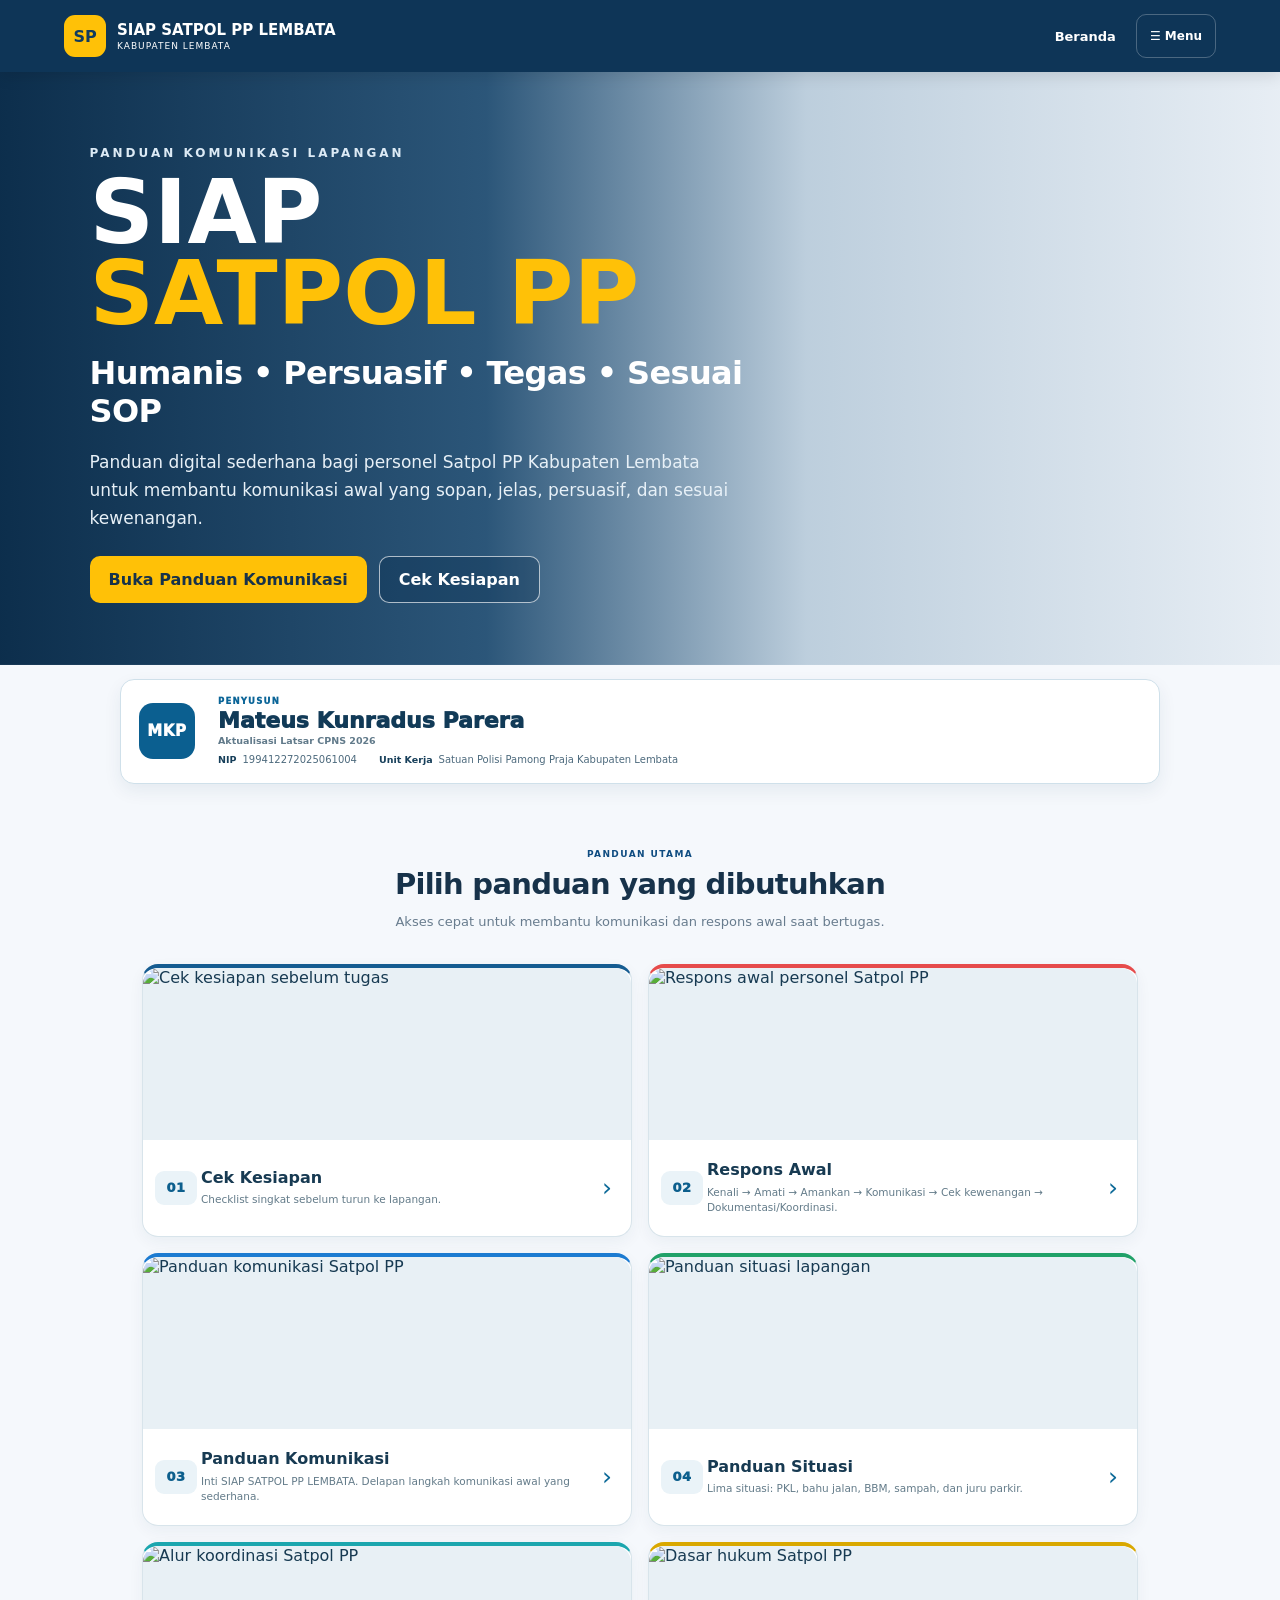
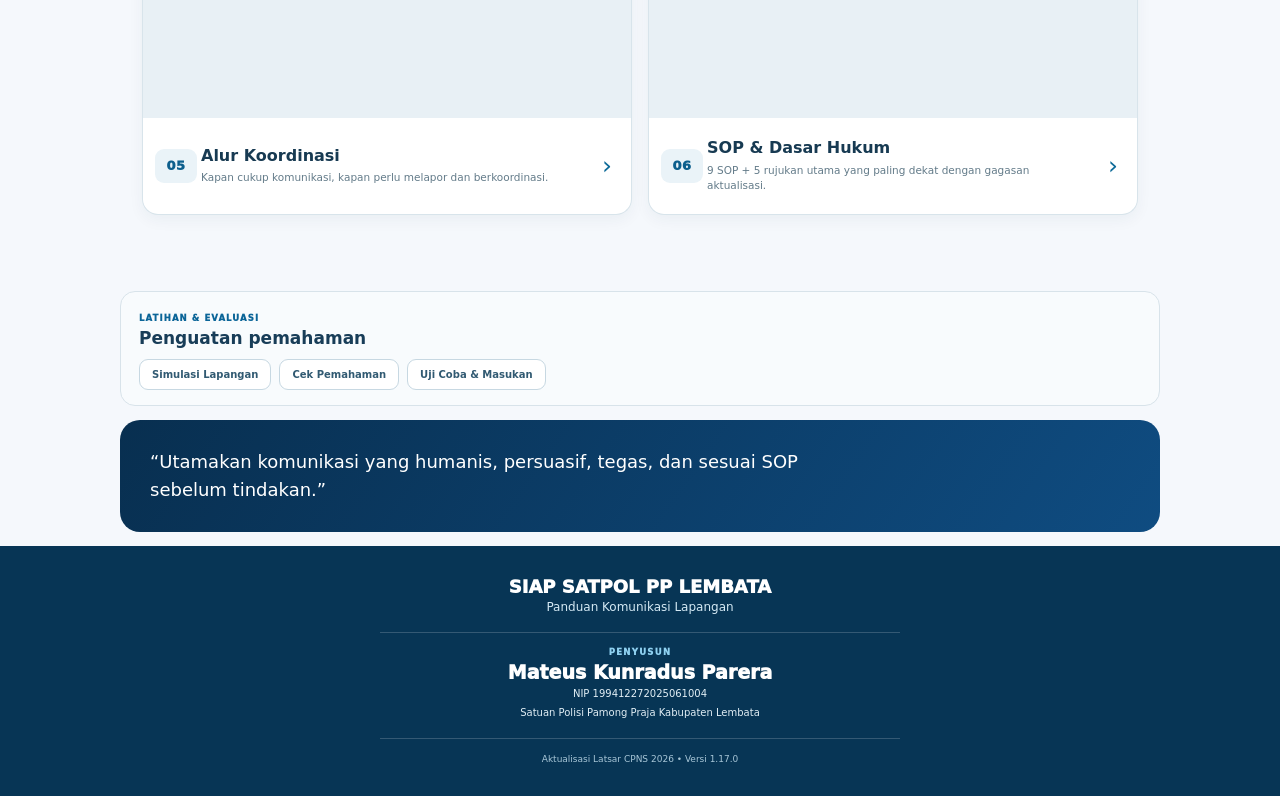
==== commit 1f375364: "Refresh legal sources and add evaluasi fields without redesigning pages" ====
--- a/index.html
+++ b/index.html
@@ -112,7 +112,7 @@
         <span class="drawer-num-v1134">06</span>
         <span class="drawer-copy drawer-copy-v1134">
           <b>SOP &amp; Dasar Hukum</b>
-          <small>9 SOP + 5 rujukan utama</small>
+          <small>9 SOP + 4 rujukan inti</small>
         </span>
         <span class="drawer-arrow">›</span>
       </label>
@@ -864,11 +864,16 @@
   <div class="content narrow test-simple-v113">
     <div class="test-note-v113"><b>Cukup 5 pertanyaan</b><p>Gunakan pertanyaan yang sama pada pre-test dan post-test agar perubahan mudah dibandingkan.</p></div>
     <div class="test-tabs test-tabs-v113"><button type="button" class="test-tab active" data-test="pre">Pre-Test</button><button type="button" class="test-tab" data-test="post">Post-Test</button></div>
-    <div class="participant-fields-v113"><label><span>Nama / Inisial</span><input id="participantName" maxlength="60" placeholder="Nama atau inisial" type="text"></label></div>
+    <div class="participant-fields-v113">
+  <label><span>Nama peserta</span><input id="participantName" maxlength="60" placeholder="Nama peserta" autocomplete="name" required type="text"></label>
+  <label><span>Kode peserta (sama pada ketiga formulir)</span><input id="participantCode" maxlength="24" placeholder="Contoh: POL001" required type="text"></label>
+  <label><span>Unit / bagian (opsional)</span><input id="participantUnit" maxlength="80" placeholder="Contoh: Regu Trantibum" type="text"></label>
+</div>
+<p id="evalConnectionNote" role="status">Pengiriman ke pengelola sedang diperiksa.</p>
     <form id="quizForm" class="quiz-form quiz-v113"></form>
-    <button type="button" class="quiz-submit" id="submitQuiz">Simpan Hasil Pre-Test</button>
-    <div class="quiz-result hidden result-v113" id="quizResult"><b id="quizScore"></b><p id="quizMessage"></p><div id="quizReview"></div></div>
-    <div class="info-box"><b>Untuk laporan aktualisasi</b><p>Yang dibutuhkan cukup nilai rata-rata sebelum dan sesudah penggunaan SIAP SATPOL PP LEMBATA. Tidak perlu ranking, akun, atau statistik penggunaan.</p></div>
+    <button type="button" class="quiz-submit" id="submitQuiz">Kirim Hasil Pre-Test</button>
+    <div class="quiz-result hidden result-v113" id="quizResult"><b id="quizScore"></b><p id="quizMessage" role="status"></p><div id="quizReview"></div></div>
+    <div class="info-box"><b>Untuk laporan aktualisasi</b><p>Gunakan kode peserta yang sama untuk mencocokkan penilaian awal dan akhir. Hanya hasil yang terkonfirmasi masuk ke Google Sheets dapat dihitung dalam laporan aktualisasi.</p></div>
   </div>
 </section>
 <section class="page" id="koordinasi">
@@ -987,7 +992,7 @@
   <header class="subhead theme-orange">
     <button type="button" class="back navbtn" data-page="beranda">←</button>
     <div>
-      <span>9 SOP + 5 RUJUKAN</span>
+      <span>9 SOP + 4 RUJUKAN</span>
       <h1>SOP &amp; Dasar Hukum</h1>
       <p>Rujukan yang dibedakan menurut fungsinya: SOP resmi, dasar tugas dan kewenangan, penyelenggaraan Trantibumlinmas, aturan daerah, serta kompetensi ASN.</p>
     </div>
@@ -1018,7 +1023,7 @@
       <div class="sop-alert-v1160">
         <b>Rujukan yang berlaku sekarang</b>
         <p>Permendagri Nomor 16 Tahun 2023 mencabut Permendagri Nomor 54 Tahun 2011. Menurut Pasal 4, petunjuk teknis SOP daerah diatur dengan Perkada yang berpedoman pada aturan ini. Perbup Lembata tahun 2022 ditemukan di JDIH, tetapi penyesuaiannya setelah 2023 perlu dikonfirmasi. SIAP adalah ringkasan pembelajaran, bukan pengganti naskah SOP resmi, Perkada, surat tugas, atau arahan pimpinan.</p>
-        <p><a href="https://peraturan.go.id/id/permendagri-no-16-tahun-2023" target="_blank" rel="noopener noreferrer">Periksa Permendagri 16/2023 ↗</a> · <a href="https://jdih.lembatakab.go.id/dokumen/view?id=41" target="_blank" rel="noopener noreferrer">Perbup Lembata 2022 ↗</a></p>
+        <p><a href="https://peraturan.bpk.go.id/Details/280635/permendagri-no-16-tahun-2023" target="_blank" rel="noopener noreferrer">Baca naskah resmi SOP 16/2023 ↗</a> · <a href="https://jdih.lembatakab.go.id/dokumen/view?id=41" target="_blank" rel="noopener noreferrer">Perbup Lembata 2022 ↗</a></p>
       </div>
 
       <div class="sop-grid-v1160">
@@ -1063,73 +1068,37 @@
     </section>
     <!-- ===== END SOP INTERNAL v1.16.0 ===== -->
 
+    <p class="law-focus-v1170"><b>RUJUKAN HUKUM TERFOKUS:</b> empat peraturan di bawah dipisahkan dari kelompok SOP. Klik tombol “Baca aturan” untuk membuka sumber resmi. Peraturan bukan otomatis SOP atau izin penindakan.</p>
     <div class="law-list-v1140">
-
       <details open>
-        <summary>
-          <span>01</span>
-          <div><b>Permendagri No. 16 Tahun 2023</b><small>SOP Satpol PP &amp; Kode Etik Polisi Pamong Praja</small></div>
-          <i>›</i>
-        </summary>
+        <summary><span>01</span><div><b>PP No. 16 Tahun 2018</b><small>Dasar tugas, fungsi, dan kewenangan Satpol PP · bukan SOP</small></div><i>›</i></summary>
         <div class="law-body-v1140">
-          <p><b>Fungsi dalam SIAP:</b> rujukan SOP utama dan kode etik pelaksanaan tugas Satpol PP.</p>
-          <p><b>Yang diterapkan:</b> komunikasi dilakukan secara humanis, persuasif, tegas, dan tidak dilepaskan dari SOP serta kewenangan.</p>
-          <p><b>Status:</b> berlaku.</p>
+          <p><b>Fungsi:</b> menjelaskan kedudukan, tugas, fungsi, serta kewenangan Satuan Polisi Pamong Praja dalam pemerintahan daerah.</p>
+          <p><a href="https://peraturan.bpk.go.id/Details/77284/pp-no-16-tahun-2018" target="_blank" rel="noopener noreferrer">Baca aturan PP 16/2018 ↗</a></p>
         </div>
       </details>
-
       <details>
-        <summary>
-          <span>02</span>
-          <div><b>PP No. 16 Tahun 2018</b><small>Tugas, fungsi, dan kewenangan Satpol PP · bukan SOP</small></div>
-          <i>›</i>
-        </summary>
+        <summary><span>02</span><div><b>Permendagri No. 26 Tahun 2020</b><small>Penyelenggaraan ketertiban umum, ketenteraman, dan pelindungan masyarakat</small></div><i>›</i></summary>
         <div class="law-body-v1140">
-          <p><b>Fungsi dalam SIAP:</b> dasar tugas, fungsi, dan kewenangan Satpol PP; peraturan ini bukan dokumen SOP.</p>
-          <p><b>Yang diterapkan:</b> personel memahami bahwa komunikasi dan tindakan lapangan harus tetap berada dalam tugas dan kewenangan Satpol PP.</p>
-          <p><b>Status:</b> berlaku.</p>
+          <p><b>Fungsi:</b> rujukan penyelenggaraan Trantibumlinmas, bukan SOP khusus setiap tindakan Satpol PP.</p>
+          <p><a href="https://peraturan.bpk.go.id/Details/143373/permendagri-no-26-tahun-2020" target="_blank" rel="noopener noreferrer">Baca aturan Permendagri 26/2020 ↗</a></p>
         </div>
       </details>
-
       <details>
-        <summary>
-          <span>03</span>
-          <div><b>Permendagri No. 26 Tahun 2020</b><small>Penyelenggaraan Trantibumlinmas · bukan SOP khusus</small></div>
-          <i>›</i>
-        </summary>
+        <summary><span>03</span><div><b>Perda Kabupaten Lembata No. 12 Tahun 2012</b><small>Tentang Ketertiban Umum · rujukan peraturan daerah</small></div><i>›</i></summary>
         <div class="law-body-v1140">
-          <p><b>Fungsi dalam SIAP:</b> dasar penyelenggaraan ketertiban umum, ketenteraman masyarakat, dan pelindungan masyarakat; bukan SOP khusus Satpol PP.</p>
-          <p><b>Yang diterapkan:</b> membantu menempatkan respons awal personel dalam konteks penyelenggaraan Trantibumlinmas.</p>
-          <p><b>Status:</b> berlaku.</p>
+          <p><b>Fungsi:</b> rujukan daerah terkait ketertiban umum di Kabupaten Lembata; Perda bukan SOP Satpol PP.</p>
+          <p><b>Catatan:</b> judul diidentifikasi dari rujukan pemerintah daerah, tetapi naskah lengkap dan status perubahan/pencabutannya masih perlu dikonfirmasi kepada JDIH/Bagian Hukum. Jangan memakai pasal atau sanksi tanpa dokumen resmi.</p>
+          <p><a href="https://jdih.lembatakab.go.id/dokumen/peraturan" target="_blank" rel="noopener noreferrer">Cari naskah resmi Perda 12/2012 di JDIH Lembata ↗</a></p>
         </div>
       </details>
-
       <details>
-        <summary>
-          <span>04</span>
-          <div><b>Perda Kabupaten Lembata No. 12 Tahun 2012</b><small>Rujukan daerah yang diajukan · nomor, judul, dan status perlu verifikasi</small></div>
-          <i>›</i>
-        </summary>
+        <summary><span>04</span><div><b>PermenPANRB No. 38 Tahun 2017</b><small>Standar kompetensi ASN · referensi pendukung saja</small></div><i>›</i></summary>
         <div class="law-body-v1140">
-          <p><b>Fungsi yang diusulkan:</b> aturan daerah terkait objek penegakan ketertiban umum di Kabupaten Lembata; Perda bukan SOP Satpol PP.</p>
-          <p><b>Catatan verifikasi:</b> nomor 12 Tahun 2012, judul resmi, isi, dan status berlakunya belum dapat dipastikan dari naskah resmi yang ditemukan. Rujukan ini belum boleh dipakai untuk menetapkan pelanggaran, pasal, atau sanksi sebelum diperiksa di Bagian Hukum/JDIH Kabupaten Lembata.</p>
-          <p><a href="https://jdih.lembatakab.go.id/dokumen/peraturan" target="_blank" rel="noopener noreferrer">Periksa dokumen resmi JDIH Lembata ↗</a></p>
+          <p><b>Fungsi:</b> referensi standar kompetensi jabatan ASN, termasuk kompetensi komunikasi dan sosial kultural. Bukan SOP atau dasar penindakan Satpol PP.</p>
+          <p><a href="https://peraturan.bpk.go.id/Details/132633/permen-pan-rb-no-38-tahun-2017" target="_blank" rel="noopener noreferrer">Baca aturan PermenPANRB 38/2017 ↗</a></p>
         </div>
       </details>
-
-      <details>
-        <summary>
-          <span>05</span>
-          <div><b>PermenPANRB No. 38 Tahun 2017</b><small>Kompetensi ASN · referensi pendukung, bukan SOP</small></div>
-          <i>›</i>
-        </summary>
-        <div class="law-body-v1140">
-          <p><b>Fungsi dalam SIAP:</b> referensi pendukung standar kompetensi jabatan ASN, termasuk keterampilan komunikasi profesional; bukan SOP atau dasar penindakan Satpol PP.</p>
-          <p><b>Posisi:</b> referensi pendukung, bukan SOP utama Satpol PP.</p>
-          <p><b>Status:</b> berlaku.</p>
-        </div>
-      </details>
-
     </div>
 
     <div class="law-boundary-v1140">
@@ -1138,7 +1107,7 @@
     </div>
 
     <div class="law-summary-v1140">
-      <span>URUTAN PENGGUNAAN</span>
+      <span>RUJUKAN TERPISAH MENURUT FUNGSI</span>
       <p><b>SOP &amp; Etik</b> → <b>Tugas/Kewenangan</b> → <b>Trantibumlinmas</b> → <b>Aturan Daerah</b> → <b>Kompetensi ASN</b></p>
     </div>
 
@@ -1148,13 +1117,16 @@
   <header class="subhead theme-slate"><button type="button" class="back navbtn" data-page="beranda">←</button><div><span>MENU PENDUKUNG</span><h1>Uji Coba &amp; Masukan</h1><p>Masukan singkat setelah personel menggunakan SIAP SATPOL PP LEMBATA.</p></div></header>
   <div class="content narrow feedback-simple-v113">
     <form id="feedbackForm" class="feedback-form">
-      <label><span>Nama / Inisial</span><input id="fbName" maxlength="60" placeholder="Nama atau inisial" type="text"></label>
+      <label><span>Nama peserta</span><input id="fbName" maxlength="60" placeholder="Nama peserta" autocomplete="name" required type="text"></label>
+<label><span>Kode peserta yang sama</span><input id="fbCode" maxlength="24" placeholder="Contoh: POL001" required type="text"></label>
+<label><span>Unit / bagian (opsional)</span><input id="fbUnit" maxlength="80" placeholder="Contoh: Regu Trantibum" type="text"></label>
       <label><span>SIAP SATPOL PP LEMBATA mudah digunakan?</span><select id="fbEase" required><option value="">Pilih</option><option value="5">Sangat mudah</option><option value="4">Mudah</option><option value="3">Cukup</option><option value="2">Kurang mudah</option><option value="1">Sulit</option></select></label>
       <label><span>Panduan komunikasi membantu?</span><select id="fbHelp" required><option value="">Pilih</option><option value="5">Sangat membantu</option><option value="4">Membantu</option><option value="3">Cukup</option><option value="2">Kurang membantu</option><option value="1">Tidak membantu</option></select></label>
+      <label><span>Materi panduan mudah dipahami?</span><select id="fbClarity" required><option value="">Pilih</option><option value="5">Sangat jelas</option><option value="4">Jelas</option><option value="3">Cukup</option><option value="2">Kurang jelas</option><option value="1">Tidak jelas</option></select></label>
       <label><span>Saran singkat</span><textarea id="fbNote" rows="4" placeholder="Apa yang perlu diperbaiki?"></textarea></label>
-      <button class="feedback-submit" type="submit">Simpan Masukan</button>
+      <button class="feedback-submit" type="submit">Kirim Kuesioner</button>
     </form>
-    <div id="feedbackSaved" class="feedback-saved hidden"><b>Masukan tersimpan ✓</b><p>Data tersimpan pada perangkat ini.</p></div>
+    <div id="feedbackSaved" class="feedback-saved hidden" role="status"><p id="feedbackStatus">Mengirim kuesioner...</p></div>
   </div>
 </section>
 </main>
@@ -1176,10 +1148,11 @@
     <span>Satuan Polisi Pamong Praja Kabupaten Lembata</span>
   </div>
 
-  <small class="footer-version-v1133">Aktualisasi Latsar CPNS 2026 • Versi 1.16.1</small>
+  <small class="footer-version-v1133">Aktualisasi Latsar CPNS 2026 • Versi 1.17.0</small>
 </footer>
-<script src="js/config.js"></script>
-<script src="js/app.js?v=1161"></script>
+<script src="js/config.js?v=1170"></script>
+<script src="js/evaluasi-cloud.js?v=1170"></script>
+<script src="js/app.js?v=1170"></script>
 <script src="js/runtime-final-v1144.js?v=1147"></script>
 </body>
 </html>
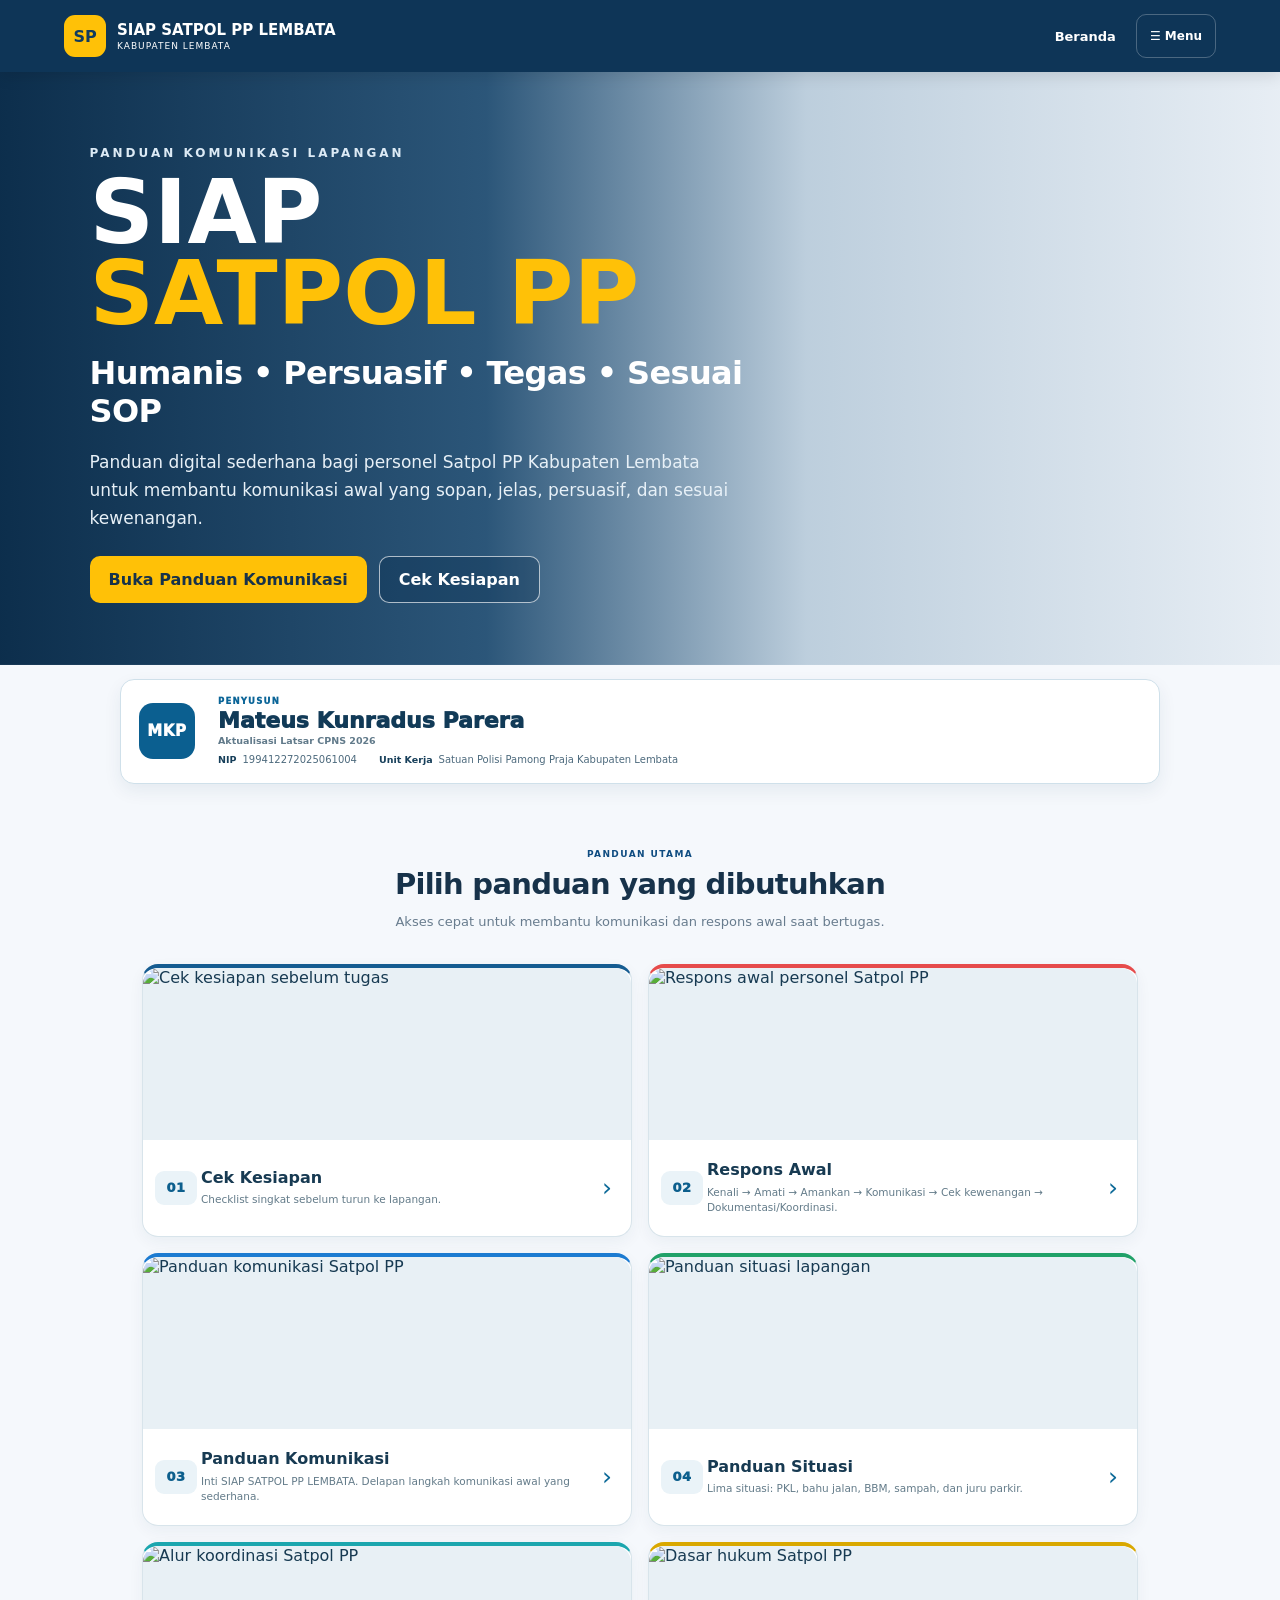
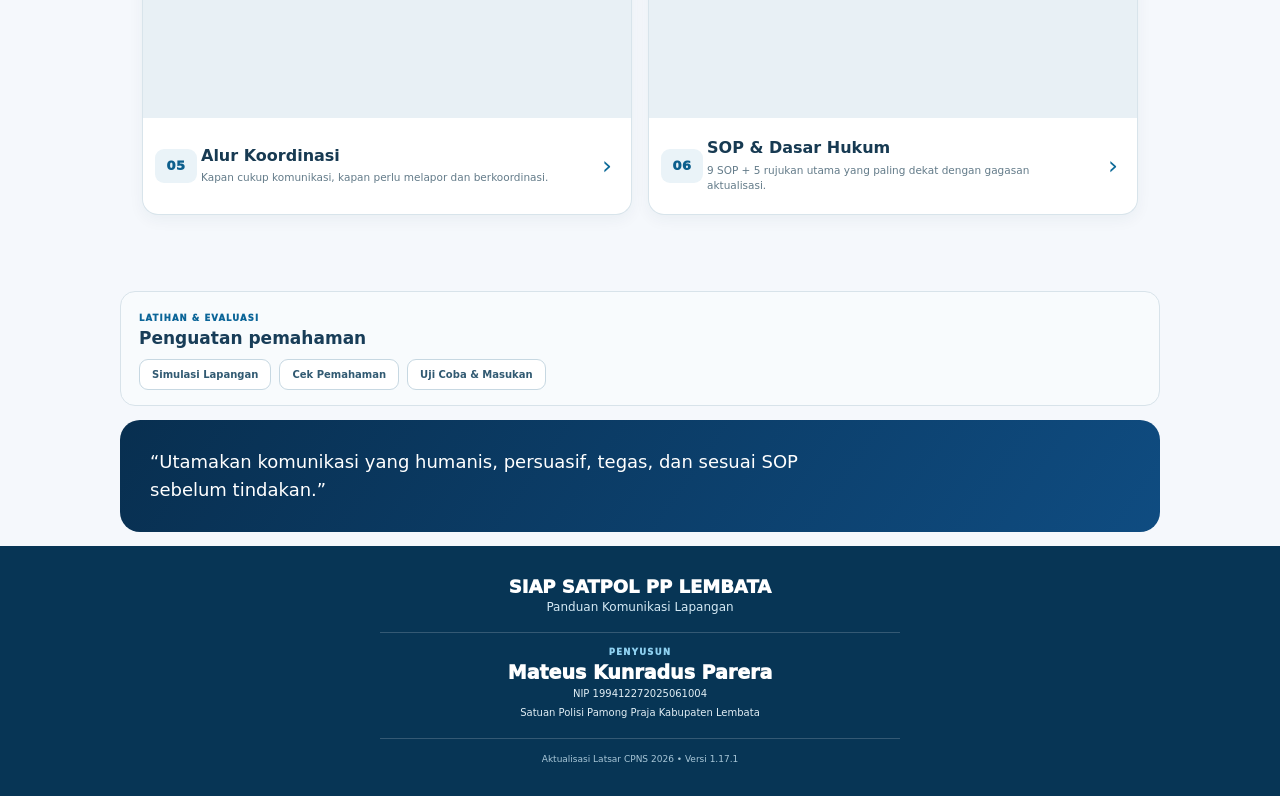
==== commit c21fd18b: "Release evaluation hotfix v1.17.1 with refreshed JS assets" ====
--- a/index.html
+++ b/index.html
@@ -7,7 +7,7 @@
 <meta content="#0B3F6B" name="theme-color"/>
 <meta name="description" content="Media pembelajaran digital untuk komunikasi persuasif, respons awal, simulasi, SOP, dan panduan lapangan Satpol PP Kabupaten Lembata.">
 <title>SIAP SATPOL PP LEMBATA | Panduan Komunikasi dan Respons Lapangan</title>
-<link href="css/style.css?v=1161" rel="stylesheet"/>
+<link href="css/style.css?v=1170" rel="stylesheet"/>
 <meta property="og:title" content="SIAP SATPOL PP LEMBATA | Panduan Komunikasi dan Respons Lapangan">
 <meta property="og:description" content="Media pembelajaran digital untuk komunikasi persuasif, respons awal, simulasi, SOP, dan panduan lapangan Satpol PP Kabupaten Lembata.">
 <meta property="og:url" content="https://arywelan320-hub.github.io/siap-satpolpp-lembata/">
@@ -870,6 +870,7 @@
   <label><span>Unit / bagian (opsional)</span><input id="participantUnit" maxlength="80" placeholder="Contoh: Regu Trantibum" type="text"></label>
 </div>
 <p id="evalConnectionNote" role="status">Pengiriman ke pengelola sedang diperiksa.</p>
+<p class="eval-privacy-v1170"><small>Data nama, kode peserta, unit, dan jawaban digunakan untuk evaluasi sosialisasi dan hanya dapat diakses pengelola yang diberi izin. Hindari memasukkan data pribadi lain.</small></p>
     <form id="quizForm" class="quiz-form quiz-v113"></form>
     <button type="button" class="quiz-submit" id="submitQuiz">Kirim Hasil Pre-Test</button>
     <div class="quiz-result hidden result-v113" id="quizResult"><b id="quizScore"></b><p id="quizMessage" role="status"></p><div id="quizReview"></div></div>
@@ -1124,6 +1125,7 @@
       <label><span>Panduan komunikasi membantu?</span><select id="fbHelp" required><option value="">Pilih</option><option value="5">Sangat membantu</option><option value="4">Membantu</option><option value="3">Cukup</option><option value="2">Kurang membantu</option><option value="1">Tidak membantu</option></select></label>
       <label><span>Materi panduan mudah dipahami?</span><select id="fbClarity" required><option value="">Pilih</option><option value="5">Sangat jelas</option><option value="4">Jelas</option><option value="3">Cukup</option><option value="2">Kurang jelas</option><option value="1">Tidak jelas</option></select></label>
       <label><span>Saran singkat</span><textarea id="fbNote" rows="4" placeholder="Apa yang perlu diperbaiki?"></textarea></label>
+      <p class="eval-privacy-v1170"><small>Jawaban hanya untuk evaluasi penggunaan aplikasi dan diterima oleh pengelola yang berwenang.</small></p>
       <button class="feedback-submit" type="submit">Kirim Kuesioner</button>
     </form>
     <div id="feedbackSaved" class="feedback-saved hidden" role="status"><p id="feedbackStatus">Mengirim kuesioner...</p></div>
@@ -1148,11 +1150,11 @@
     <span>Satuan Polisi Pamong Praja Kabupaten Lembata</span>
   </div>
 
-  <small class="footer-version-v1133">Aktualisasi Latsar CPNS 2026 • Versi 1.17.0</small>
+  <small class="footer-version-v1133">Aktualisasi Latsar CPNS 2026 • Versi 1.17.1</small>
 </footer>
-<script src="js/config.js?v=1170"></script>
-<script src="js/evaluasi-cloud.js?v=1170"></script>
-<script src="js/app.js?v=1170"></script>
-<script src="js/runtime-final-v1144.js?v=1147"></script>
+<script src="js/config.js?v=1170-aktivasi1"></script>
+<script src="js/evaluasi-cloud.js?v=1171"></script>
+<script src="js/app.js?v=1171"></script>
+<script src="js/runtime-final-v1144.js?v=1171"></script>
 </body>
 </html>
--- a/css/style.css
+++ b/css/style.css
@@ -5723,3 +5723,14 @@
   .sop-use-v1160 button{min-height:48px}
 }
 /* ===== END QA MOBILE v1.16.1 ===== */
+
+
+/* ===== INTEGRASI EVALUASI v1.17.0: penataan ringan, desain utama tetap ===== */
+.participant-fields-v113{display:grid;gap:10px}
+.participant-fields-v113 label{display:block}
+.participant-fields-v113 label>span{display:block;margin-bottom:4px;color:#526D7E;font-weight:800;font-size:12px}
+#evalConnectionNote{margin:8px 0 13px;padding:10px 12px;border-radius:9px;background:#FFF8E7;border-left:3px solid #D6A12B;color:#604B22;font-size:12px;line-height:1.45}
+#quizMessage,#feedbackStatus{font-size:13px;line-height:1.5}
+.feedback-simple-v113 .feedback-saved{background:#F7FAFC;border-left-color:#CBD5E1}
+@media(max-width:650px){.participant-fields-v113 label>span,#evalConnectionNote{font-size:13px}}
+/* ===== END INTEGRASI EVALUASI v1.17.0 ===== */
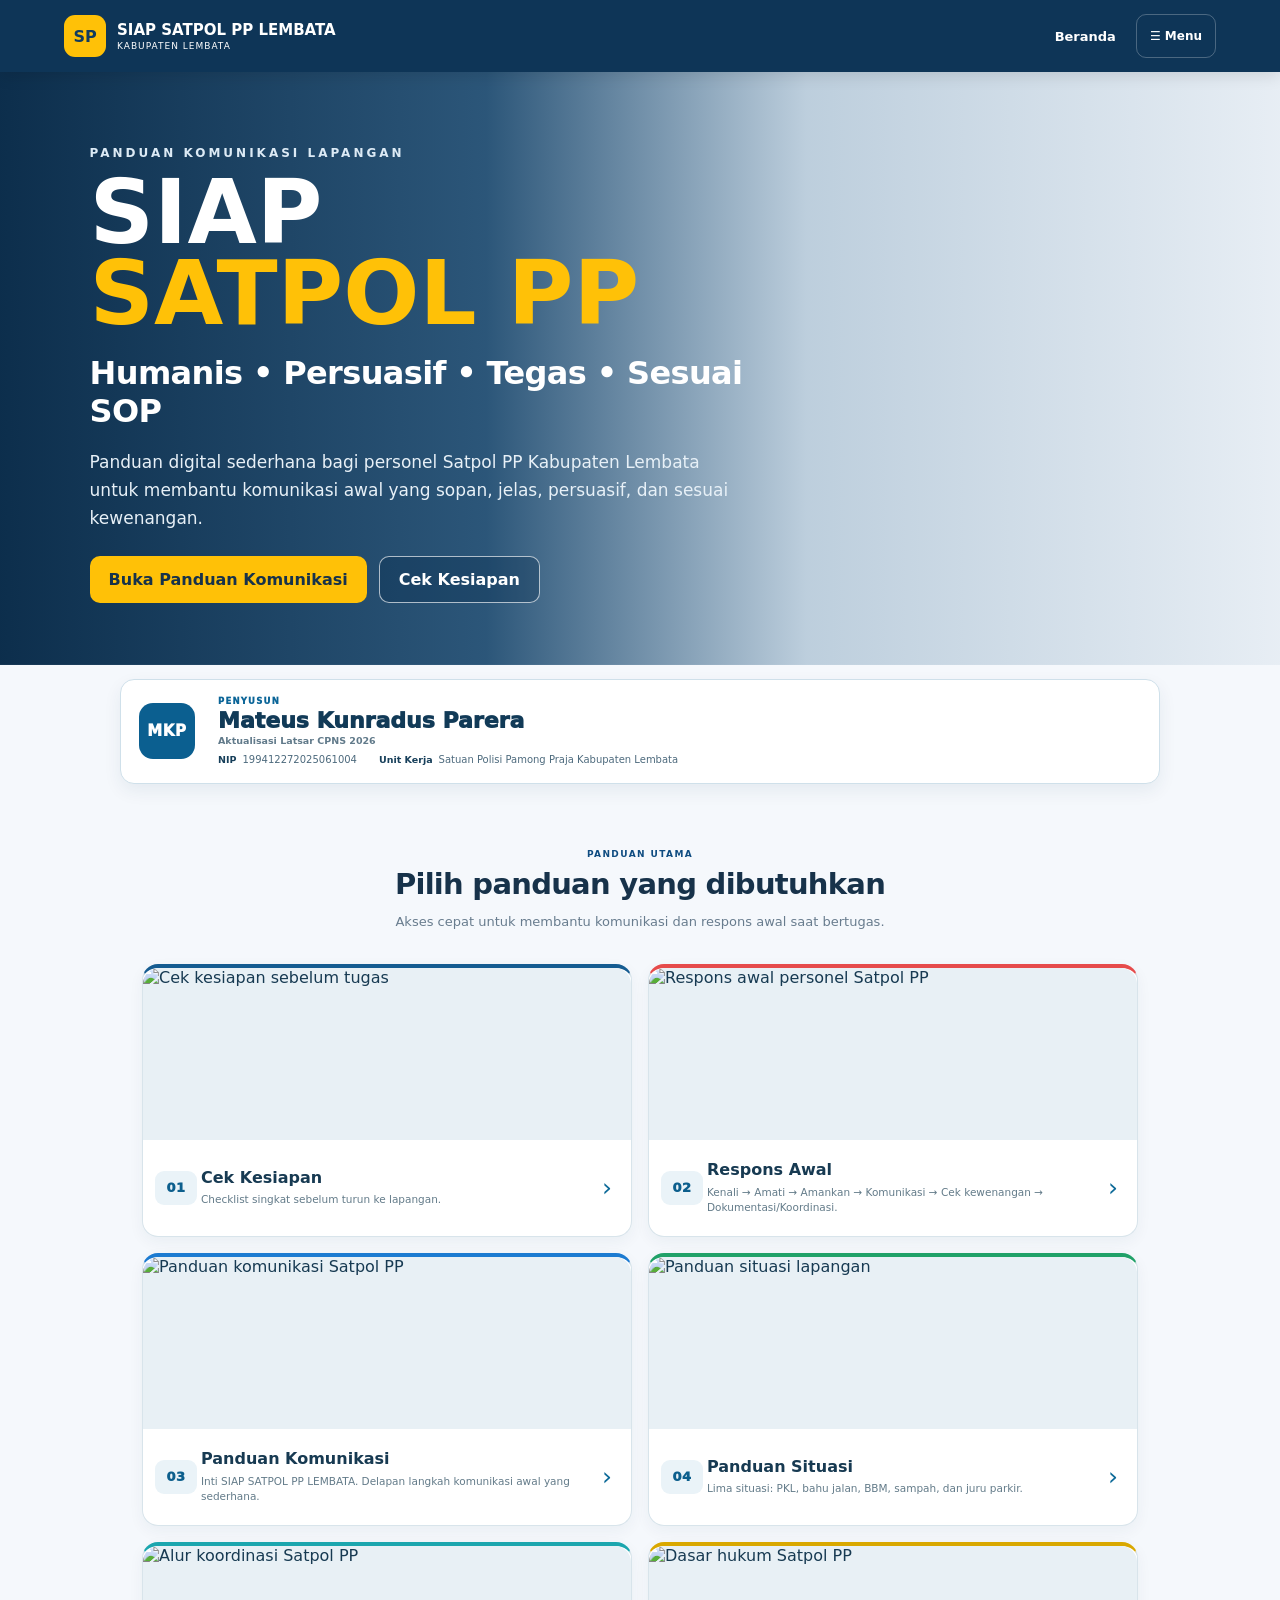
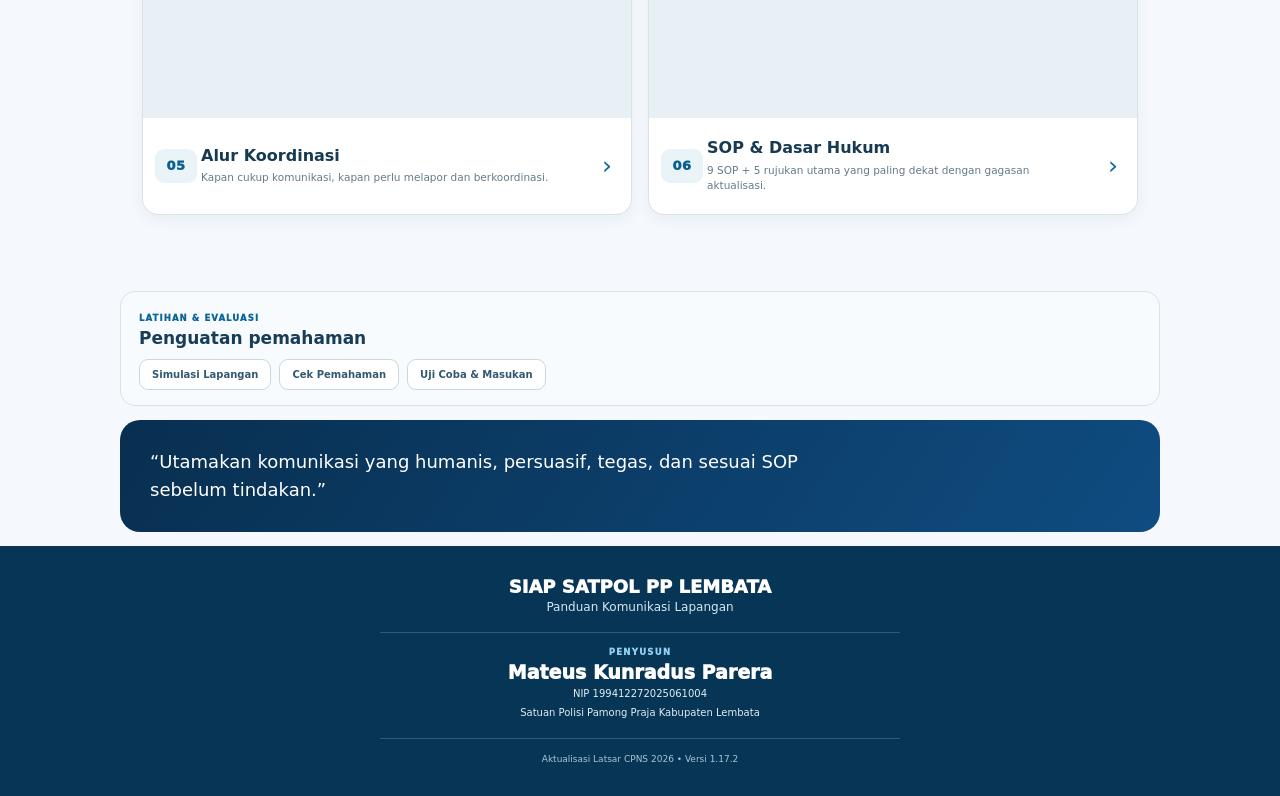
==== commit 1d0acdc0: "v1.17.2: simplify evaluation identity and add unit dropdowns" ====
--- a/index.html
+++ b/index.html
@@ -7,7 +7,7 @@
 <meta content="#0B3F6B" name="theme-color"/>
 <meta name="description" content="Media pembelajaran digital untuk komunikasi persuasif, respons awal, simulasi, SOP, dan panduan lapangan Satpol PP Kabupaten Lembata.">
 <title>SIAP SATPOL PP LEMBATA | Panduan Komunikasi dan Respons Lapangan</title>
-<link href="css/style.css?v=1170" rel="stylesheet"/>
+<link href="css/style.css?v=1172" rel="stylesheet"/>
 <meta property="og:title" content="SIAP SATPOL PP LEMBATA | Panduan Komunikasi dan Respons Lapangan">
 <meta property="og:description" content="Media pembelajaran digital untuk komunikasi persuasif, respons awal, simulasi, SOP, dan panduan lapangan Satpol PP Kabupaten Lembata.">
 <meta property="og:url" content="https://arywelan320-hub.github.io/siap-satpolpp-lembata/">
@@ -865,12 +865,11 @@
     <div class="test-note-v113"><b>Cukup 5 pertanyaan</b><p>Gunakan pertanyaan yang sama pada pre-test dan post-test agar perubahan mudah dibandingkan.</p></div>
     <div class="test-tabs test-tabs-v113"><button type="button" class="test-tab active" data-test="pre">Pre-Test</button><button type="button" class="test-tab" data-test="post">Post-Test</button></div>
     <div class="participant-fields-v113">
-  <label><span>Nama peserta</span><input id="participantName" maxlength="60" placeholder="Nama peserta" autocomplete="name" required type="text"></label>
-  <label><span>Kode peserta (sama pada ketiga formulir)</span><input id="participantCode" maxlength="24" placeholder="Contoh: POL001" required type="text"></label>
-  <label><span>Unit / bagian (opsional)</span><input id="participantUnit" maxlength="80" placeholder="Contoh: Regu Trantibum" type="text"></label>
+  <label><span>Nama lengkap peserta</span><input id="participantName" maxlength="60" placeholder="Nama peserta" autocomplete="name" required type="text"></label>
+  <label><span>Unit / bagian</span><select id="participantUnit" required><option value="">Ketuk untuk memilih unit / bagian</option><option value="Sekretariat / Administrasi">Sekretariat / Administrasi</option><option value="Bidang Penegakan Perundang-undangan Daerah">Bidang Penegakan Perundang-undangan Daerah</option><option value="Bidang Ketertiban Umum dan Ketenteraman Masyarakat">Bidang Ketertiban Umum dan Ketenteraman Masyarakat</option><option value="Perlindungan Masyarakat (Linmas)">Perlindungan Masyarakat (Linmas)</option><option value="Bidang Sumber Daya Aparatur">Bidang Sumber Daya Aparatur</option><option value="Bidang Penanggulangan Kebakaran">Bidang Penanggulangan Kebakaran</option><option value="Regu / Petugas Lapangan (Trantibum)">Regu / Petugas Lapangan (Trantibum)</option><option value="Lainnya / Belum Tahu">Lainnya / Belum Tahu</option></select></label>
 </div>
-<p id="evalConnectionNote" role="status">Pengiriman ke pengelola sedang diperiksa.</p>
-<p class="eval-privacy-v1170"><small>Data nama, kode peserta, unit, dan jawaban digunakan untuk evaluasi sosialisasi dan hanya dapat diakses pengelola yang diberi izin. Hindari memasukkan data pribadi lain.</small></p>
+<p class="eval-guide-v1172">Tulis nama lengkap dan pilih unit yang sama pada Pre-Test, Post-Test, dan Kuesioner. Peserta tidak perlu memasukkan kode.</p><p id="evalConnectionNote" role="status">Pengiriman ke pengelola sedang diperiksa.</p>
+<p class="eval-privacy-v1170"><small>Data nama, unit/bagian, dan jawaban digunakan untuk evaluasi sosialisasi dan hanya dapat diakses pengelola yang diberi izin. Hindari memasukkan data pribadi lain.</small></p>
     <form id="quizForm" class="quiz-form quiz-v113"></form>
     <button type="button" class="quiz-submit" id="submitQuiz">Kirim Hasil Pre-Test</button>
     <div class="quiz-result hidden result-v113" id="quizResult"><b id="quizScore"></b><p id="quizMessage" role="status"></p><div id="quizReview"></div></div>
@@ -1118,9 +1117,8 @@
   <header class="subhead theme-slate"><button type="button" class="back navbtn" data-page="beranda">←</button><div><span>MENU PENDUKUNG</span><h1>Uji Coba &amp; Masukan</h1><p>Masukan singkat setelah personel menggunakan SIAP SATPOL PP LEMBATA.</p></div></header>
   <div class="content narrow feedback-simple-v113">
     <form id="feedbackForm" class="feedback-form">
-      <label><span>Nama peserta</span><input id="fbName" maxlength="60" placeholder="Nama peserta" autocomplete="name" required type="text"></label>
-<label><span>Kode peserta yang sama</span><input id="fbCode" maxlength="24" placeholder="Contoh: POL001" required type="text"></label>
-<label><span>Unit / bagian (opsional)</span><input id="fbUnit" maxlength="80" placeholder="Contoh: Regu Trantibum" type="text"></label>
+      <label><span>Nama lengkap peserta</span><input id="fbName" maxlength="60" placeholder="Nama peserta" autocomplete="name" required type="text"></label>
+<label><span>Unit / bagian</span><select id="fbUnit" required><option value="">Ketuk untuk memilih unit / bagian</option><option value="Sekretariat / Administrasi">Sekretariat / Administrasi</option><option value="Bidang Penegakan Perundang-undangan Daerah">Bidang Penegakan Perundang-undangan Daerah</option><option value="Bidang Ketertiban Umum dan Ketenteraman Masyarakat">Bidang Ketertiban Umum dan Ketenteraman Masyarakat</option><option value="Perlindungan Masyarakat (Linmas)">Perlindungan Masyarakat (Linmas)</option><option value="Bidang Sumber Daya Aparatur">Bidang Sumber Daya Aparatur</option><option value="Bidang Penanggulangan Kebakaran">Bidang Penanggulangan Kebakaran</option><option value="Regu / Petugas Lapangan (Trantibum)">Regu / Petugas Lapangan (Trantibum)</option><option value="Lainnya / Belum Tahu">Lainnya / Belum Tahu</option></select></label>
       <label><span>SIAP SATPOL PP LEMBATA mudah digunakan?</span><select id="fbEase" required><option value="">Pilih</option><option value="5">Sangat mudah</option><option value="4">Mudah</option><option value="3">Cukup</option><option value="2">Kurang mudah</option><option value="1">Sulit</option></select></label>
       <label><span>Panduan komunikasi membantu?</span><select id="fbHelp" required><option value="">Pilih</option><option value="5">Sangat membantu</option><option value="4">Membantu</option><option value="3">Cukup</option><option value="2">Kurang membantu</option><option value="1">Tidak membantu</option></select></label>
       <label><span>Materi panduan mudah dipahami?</span><select id="fbClarity" required><option value="">Pilih</option><option value="5">Sangat jelas</option><option value="4">Jelas</option><option value="3">Cukup</option><option value="2">Kurang jelas</option><option value="1">Tidak jelas</option></select></label>
@@ -1150,11 +1148,11 @@
     <span>Satuan Polisi Pamong Praja Kabupaten Lembata</span>
   </div>
 
-  <small class="footer-version-v1133">Aktualisasi Latsar CPNS 2026 • Versi 1.17.1</small>
+  <small class="footer-version-v1133">Aktualisasi Latsar CPNS 2026 • Versi 1.17.2</small>
 </footer>
 <script src="js/config.js?v=1170-aktivasi1"></script>
 <script src="js/evaluasi-cloud.js?v=1171"></script>
-<script src="js/app.js?v=1171"></script>
+<script src="js/app.js?v=1172"></script>
 <script src="js/runtime-final-v1144.js?v=1171"></script>
 </body>
 </html>
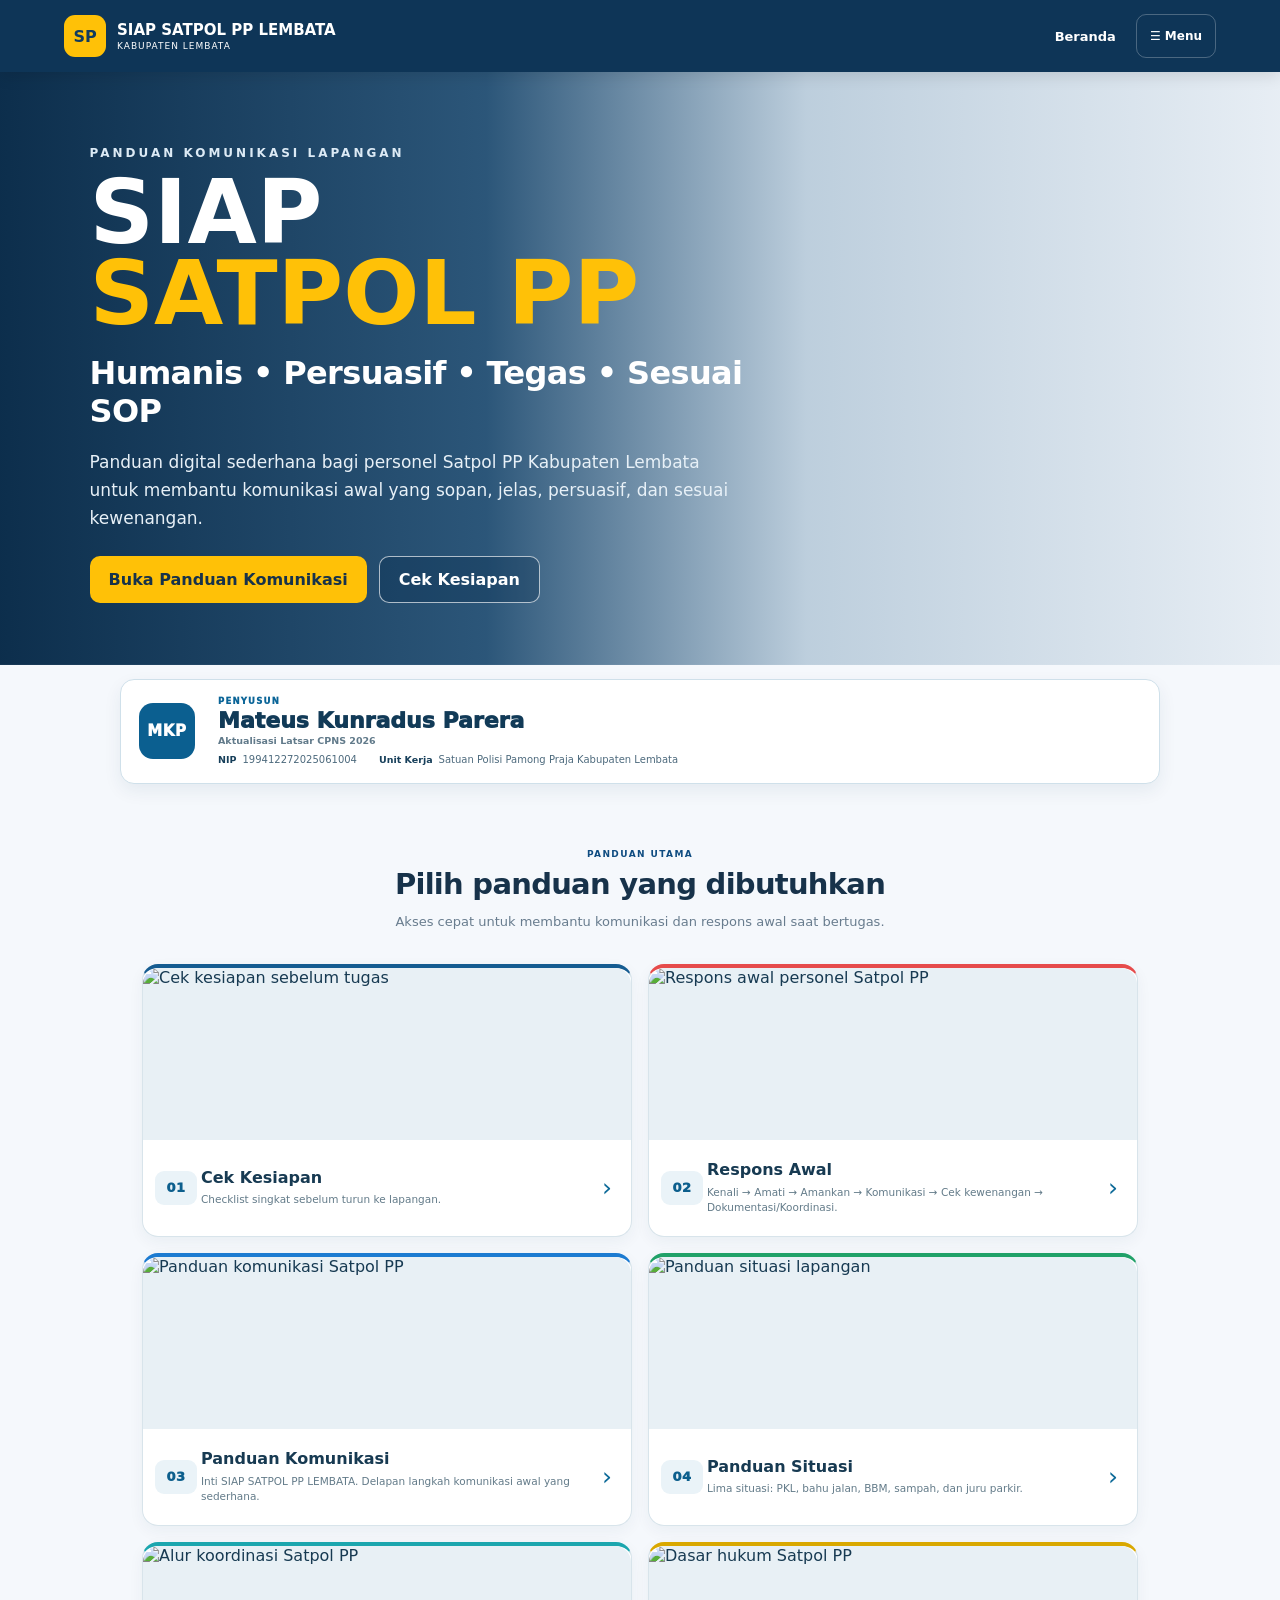
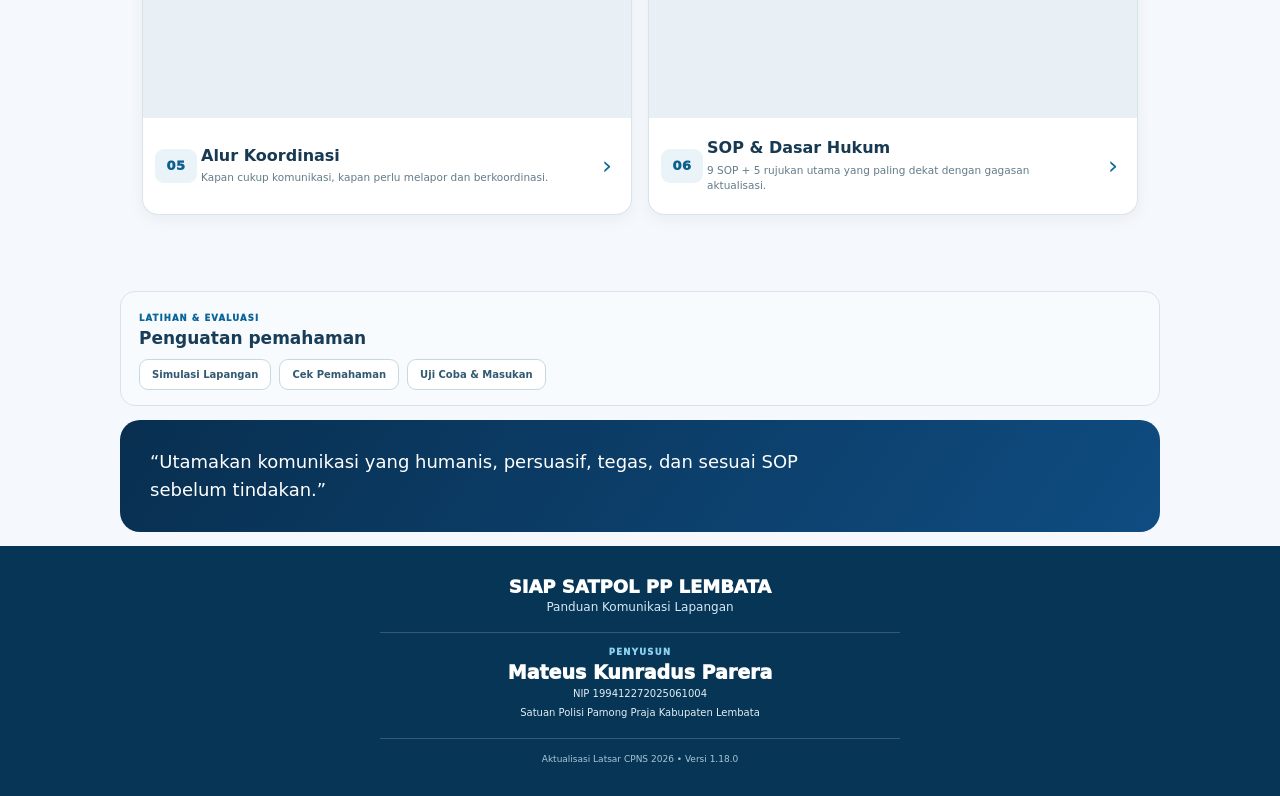
==== commit d9ea1bf8: "v1.18.0: display separate pre/post exams and four ratings plus suggestions" ====
--- a/index.html
+++ b/index.html
@@ -7,7 +7,7 @@
 <meta content="#0B3F6B" name="theme-color"/>
 <meta name="description" content="Media pembelajaran digital untuk komunikasi persuasif, respons awal, simulasi, SOP, dan panduan lapangan Satpol PP Kabupaten Lembata.">
 <title>SIAP SATPOL PP LEMBATA | Panduan Komunikasi dan Respons Lapangan</title>
-<link href="css/style.css?v=1172" rel="stylesheet"/>
+<link href="css/style.css?v=1180" rel="stylesheet"/>
 <meta property="og:title" content="SIAP SATPOL PP LEMBATA | Panduan Komunikasi dan Respons Lapangan">
 <meta property="og:description" content="Media pembelajaran digital untuk komunikasi persuasif, respons awal, simulasi, SOP, dan panduan lapangan Satpol PP Kabupaten Lembata.">
 <meta property="og:url" content="https://arywelan320-hub.github.io/siap-satpolpp-lembata/">
@@ -860,9 +860,9 @@
   </div>
 </section>
 <section class="page" id="tes">
-  <header class="subhead theme-gold"><button type="button" class="back navbtn" data-page="beranda">←</button><div><span>MENU PENDUKUNG</span><h1>Cek Pemahaman</h1><p>Pre-test dan post-test sederhana untuk melihat perubahan pemahaman.</p></div></header>
+  <header class="subhead theme-gold"><button type="button" class="back navbtn" data-page="beranda">←</button><div><span>MENU PENDUKUNG</span><h1>Cek Pemahaman</h1><p>Pre-Test dan Post-Test memakai soal berbeda dengan indikator sepadan.</p></div></header>
   <div class="content narrow test-simple-v113">
-    <div class="test-note-v113"><b>Cukup 5 pertanyaan</b><p>Gunakan pertanyaan yang sama pada pre-test dan post-test agar perubahan mudah dibandingkan.</p></div>
+    <div class="test-note-v113"><b>Dua paket soal berbeda, masing-masing 5 pertanyaan</b><p>Pre-Test mengukur pemahaman awal; Post-Test memakai kasus lapangan setelah mempelajari panduan. Keduanya mengukur 5 indikator yang sama.</p></div><p id="quizModeDescription" class="eval-guide-v1172">Pre-Test: jawab berdasarkan pemahaman awal sebelum membaca panduan.</p>
     <div class="test-tabs test-tabs-v113"><button type="button" class="test-tab active" data-test="pre">Pre-Test</button><button type="button" class="test-tab" data-test="post">Post-Test</button></div>
     <div class="participant-fields-v113">
   <label><span>Nama lengkap peserta</span><input id="participantName" maxlength="60" placeholder="Nama peserta" autocomplete="name" required type="text"></label>
@@ -1114,15 +1114,16 @@
   </div>
 </section>
 <section class="page" id="feedback">
-  <header class="subhead theme-slate"><button type="button" class="back navbtn" data-page="beranda">←</button><div><span>MENU PENDUKUNG</span><h1>Uji Coba &amp; Masukan</h1><p>Masukan singkat setelah personel menggunakan SIAP SATPOL PP LEMBATA.</p></div></header>
+  <header class="subhead theme-slate"><button type="button" class="back navbtn" data-page="beranda">←</button><div><span>MENU PENDUKUNG</span><h1>Kuesioner Monitoring dan Evaluasi</h1><p>Isi sesuai pengalaman dan pendapat setelah menggunakan panduan SIAP SATPOL PP LEMBATA.</p></div></header>
   <div class="content narrow feedback-simple-v113">
     <form id="feedbackForm" class="feedback-form">
       <label><span>Nama lengkap peserta</span><input id="fbName" maxlength="60" placeholder="Nama peserta" autocomplete="name" required type="text"></label>
 <label><span>Unit / bagian</span><select id="fbUnit" required><option value="">Ketuk untuk memilih unit / bagian</option><option value="Sekretariat / Administrasi">Sekretariat / Administrasi</option><option value="Bidang Penegakan Perundang-undangan Daerah">Bidang Penegakan Perundang-undangan Daerah</option><option value="Bidang Ketertiban Umum dan Ketenteraman Masyarakat">Bidang Ketertiban Umum dan Ketenteraman Masyarakat</option><option value="Perlindungan Masyarakat (Linmas)">Perlindungan Masyarakat (Linmas)</option><option value="Bidang Sumber Daya Aparatur">Bidang Sumber Daya Aparatur</option><option value="Bidang Penanggulangan Kebakaran">Bidang Penanggulangan Kebakaran</option><option value="Regu / Petugas Lapangan (Trantibum)">Regu / Petugas Lapangan (Trantibum)</option><option value="Lainnya / Belum Tahu">Lainnya / Belum Tahu</option></select></label>
-      <label><span>SIAP SATPOL PP LEMBATA mudah digunakan?</span><select id="fbEase" required><option value="">Pilih</option><option value="5">Sangat mudah</option><option value="4">Mudah</option><option value="3">Cukup</option><option value="2">Kurang mudah</option><option value="1">Sulit</option></select></label>
-      <label><span>Panduan komunikasi membantu?</span><select id="fbHelp" required><option value="">Pilih</option><option value="5">Sangat membantu</option><option value="4">Membantu</option><option value="3">Cukup</option><option value="2">Kurang membantu</option><option value="1">Tidak membantu</option></select></label>
-      <label><span>Materi panduan mudah dipahami?</span><select id="fbClarity" required><option value="">Pilih</option><option value="5">Sangat jelas</option><option value="4">Jelas</option><option value="3">Cukup</option><option value="2">Kurang jelas</option><option value="1">Tidak jelas</option></select></label>
-      <label><span>Saran singkat</span><textarea id="fbNote" rows="4" placeholder="Apa yang perlu diperbaiki?"></textarea></label>
+      <label><span>1. Apakah SIAP SATPOL PP mudah digunakan?</span><select id="fbEase" required><option value="">Ketuk untuk memilih jawaban</option><option value="5">Sangat mudah</option><option value="4">Mudah</option><option value="3">Cukup mudah</option><option value="1">Sulit</option></select></label>
+      <label><span>2. Apakah panduan komunikasi dalam SIAP SATPOL PP membantu personel dalam memahami cara berkomunikasi secara humanis dan persuasif?</span><select id="fbHelp" required><option value="">Ketuk untuk memilih jawaban</option><option value="5">Sangat membantu</option><option value="4">Membantu</option><option value="3">Cukup membantu</option><option value="1">Tidak membantu</option></select></label>
+      <label><span>3. Apakah materi panduan SIAP SATPOL PP mudah dipahami?</span><select id="fbClarity" required><option value="">Ketuk untuk memilih jawaban</option><option value="5">Sangat jelas</option><option value="4">Jelas</option><option value="3">Cukup jelas</option><option value="1">Tidak jelas</option></select></label>
+      <label><span>4. Apakah Anda merasa lebih terbantu dalam menentukan respons awal ketika menghadapi situasi di lapangan setelah mempelajari panduan SIAP SATPOL PP?</span><select id="fbResponse" required><option value="">Ketuk untuk memilih jawaban</option><option value="5">Sangat terbantu</option><option value="4">Terbantu</option><option value="3">Cukup terbantu</option><option value="1">Tidak terbantu</option></select></label>
+      <label><span>5. Apa saran atau masukan Anda untuk penyempurnaan SIAP SATPOL PP ke depannya?</span><textarea id="fbNote" maxlength="350" rows="4" placeholder="Tuliskan yang sudah baik, kendala, atau materi yang perlu ditambahkan (opsional)."></textarea></label>
       <p class="eval-privacy-v1170"><small>Jawaban hanya untuk evaluasi penggunaan aplikasi dan diterima oleh pengelola yang berwenang.</small></p>
       <button class="feedback-submit" type="submit">Kirim Kuesioner</button>
     </form>
@@ -1148,11 +1149,11 @@
     <span>Satuan Polisi Pamong Praja Kabupaten Lembata</span>
   </div>
 
-  <small class="footer-version-v1133">Aktualisasi Latsar CPNS 2026 • Versi 1.17.2</small>
+  <small class="footer-version-v1133">Aktualisasi Latsar CPNS 2026 • Versi 1.18.0</small>
 </footer>
 <script src="js/config.js?v=1170-aktivasi1"></script>
-<script src="js/evaluasi-cloud.js?v=1171"></script>
-<script src="js/app.js?v=1172"></script>
+<script src="js/evaluasi-cloud.js?v=1180"></script>
+<script src="js/app.js?v=1180"></script>
 <script src="js/runtime-final-v1144.js?v=1171"></script>
 </body>
 </html>
--- a/css/style.css
+++ b/css/style.css
@@ -5734,3 +5734,8 @@
 .feedback-simple-v113 .feedback-saved{background:#F7FAFC;border-left-color:#CBD5E1}
 @media(max-width:650px){.participant-fields-v113 label>span,#evalConnectionNote{font-size:13px}}
 /* ===== END INTEGRASI EVALUASI v1.17.0 ===== */
+
+/* ===== EVALUASI IDENTITAS RINGKAS v1.17.2 ===== */
+.participant-fields-v113 select{width:100%;box-sizing:border-box;min-height:44px;padding:9px 10px;border:1px solid #C9D8E1;border-radius:9px;background:#fff;color:#17384F;font:inherit;cursor:pointer}
+.eval-guide-v1172{margin:7px 0 10px;padding:10px 12px;border-left:3px solid #D6A12B;border-radius:8px;background:#FFF8E7;color:#5A5261;font-size:12px;line-height:1.5}
+@media(max-width:650px){.participant-fields-v113 select,.feedback-simple-v113 select{min-height:44px;font-size:16px}}
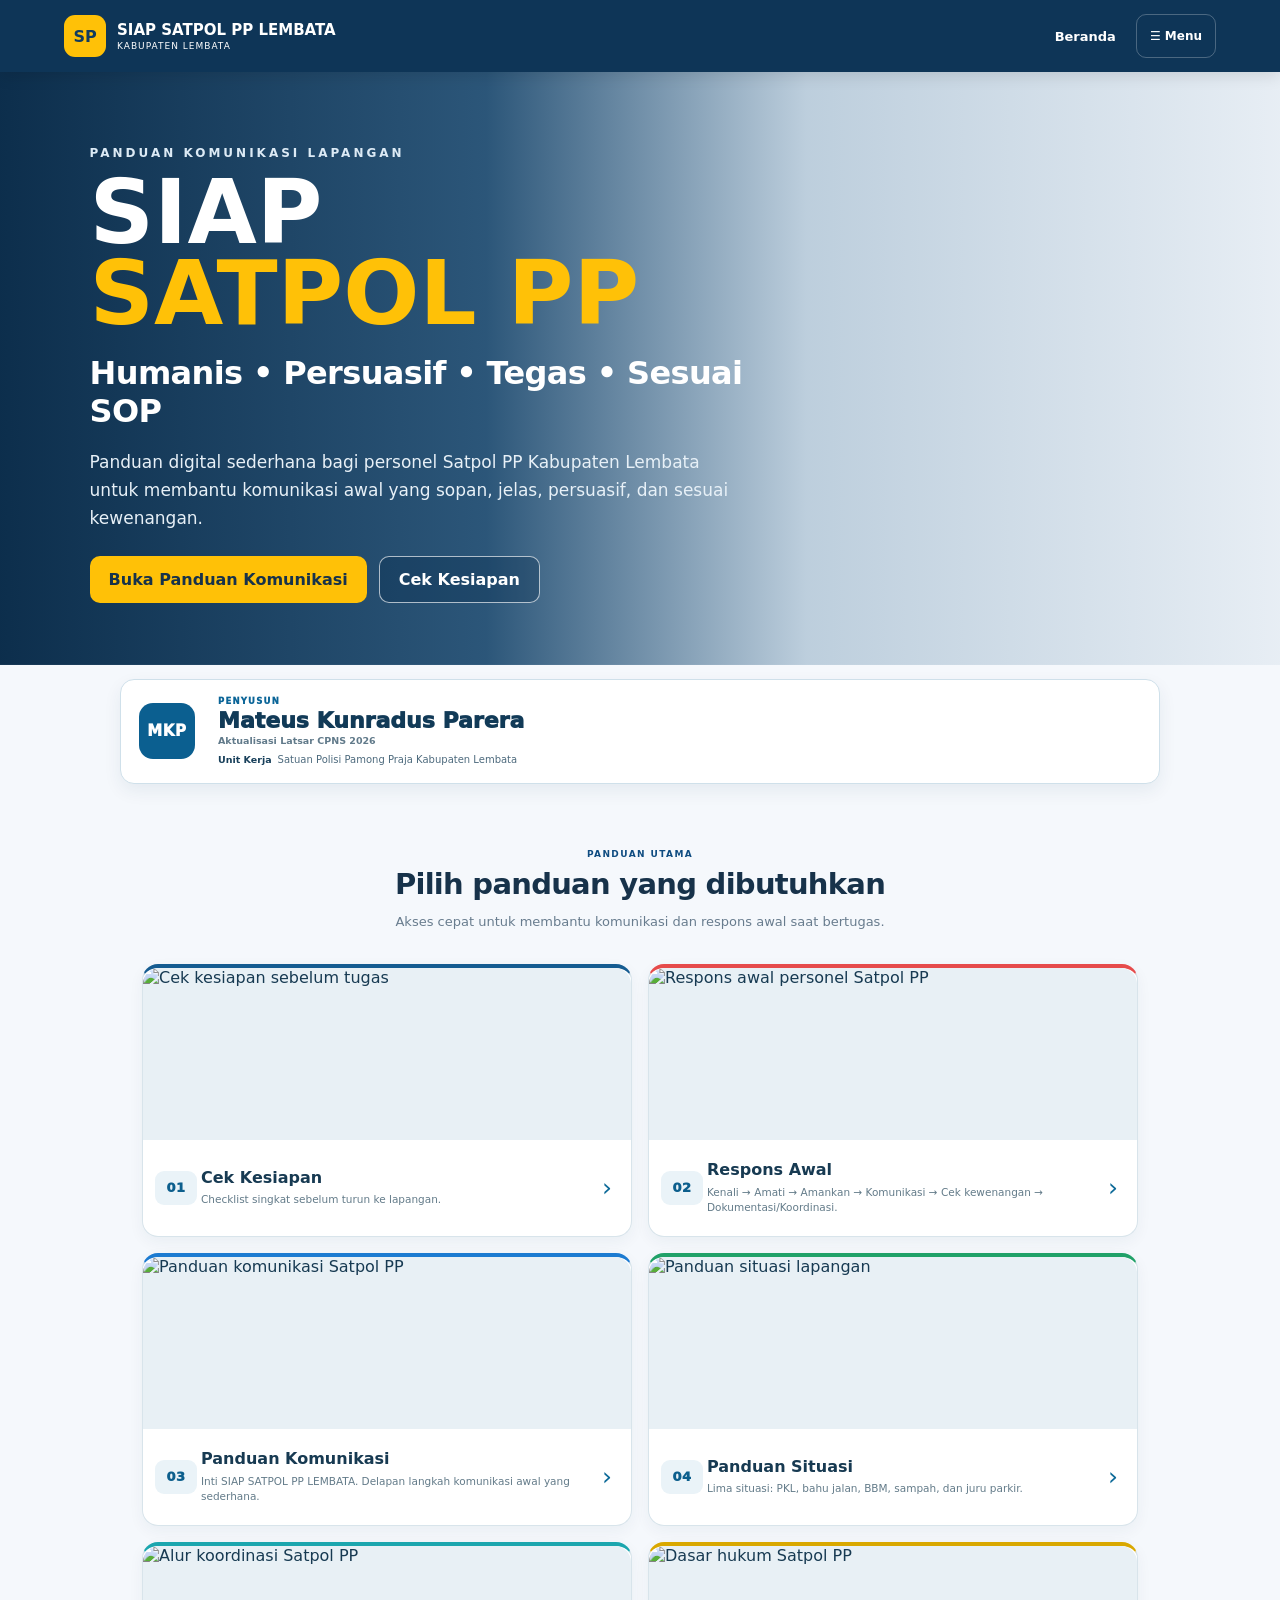
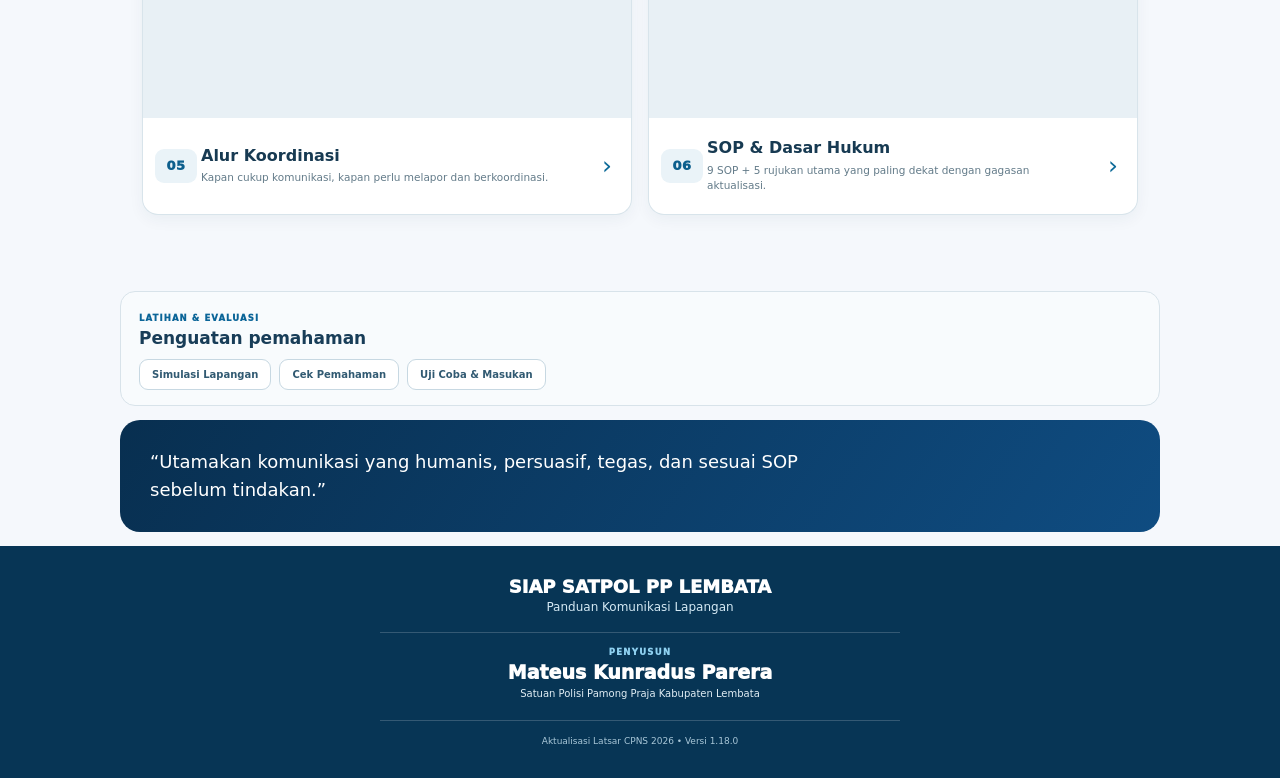
==== commit 2dff1625: "Remove NIP from all public author profile sections" ====
--- a/index.html
+++ b/index.html
@@ -152,7 +152,6 @@
 
   <div class="drawer-foot drawer-foot-v1134">
     <strong>Mateus Kunradus Parera</strong>
-    <span>NIP 199412272025061004</span>
     <small>Satuan Polisi Pamong Praja Kabupaten Lembata</small>
   </div>
 </aside>
@@ -177,7 +176,6 @@
     <h2>Mateus Kunradus Parera</h2>
     <p class="author-latsar-v1133">Aktualisasi Latsar CPNS 2026</p>
     <div class="author-meta-v1132 author-meta-v1133">
-      <p><b>NIP</b><span>199412272025061004</span></p>
       <p><b>Unit Kerja</b><span>Satuan Polisi Pamong Praja Kabupaten Lembata</span></p>
     </div>
   </div>
@@ -1145,7 +1143,6 @@
   <div class="footer-author-v1133">
     <small>PENYUSUN</small>
     <strong>Mateus Kunradus Parera</strong>
-    <span>NIP 199412272025061004</span>
     <span>Satuan Polisi Pamong Praja Kabupaten Lembata</span>
   </div>
 
